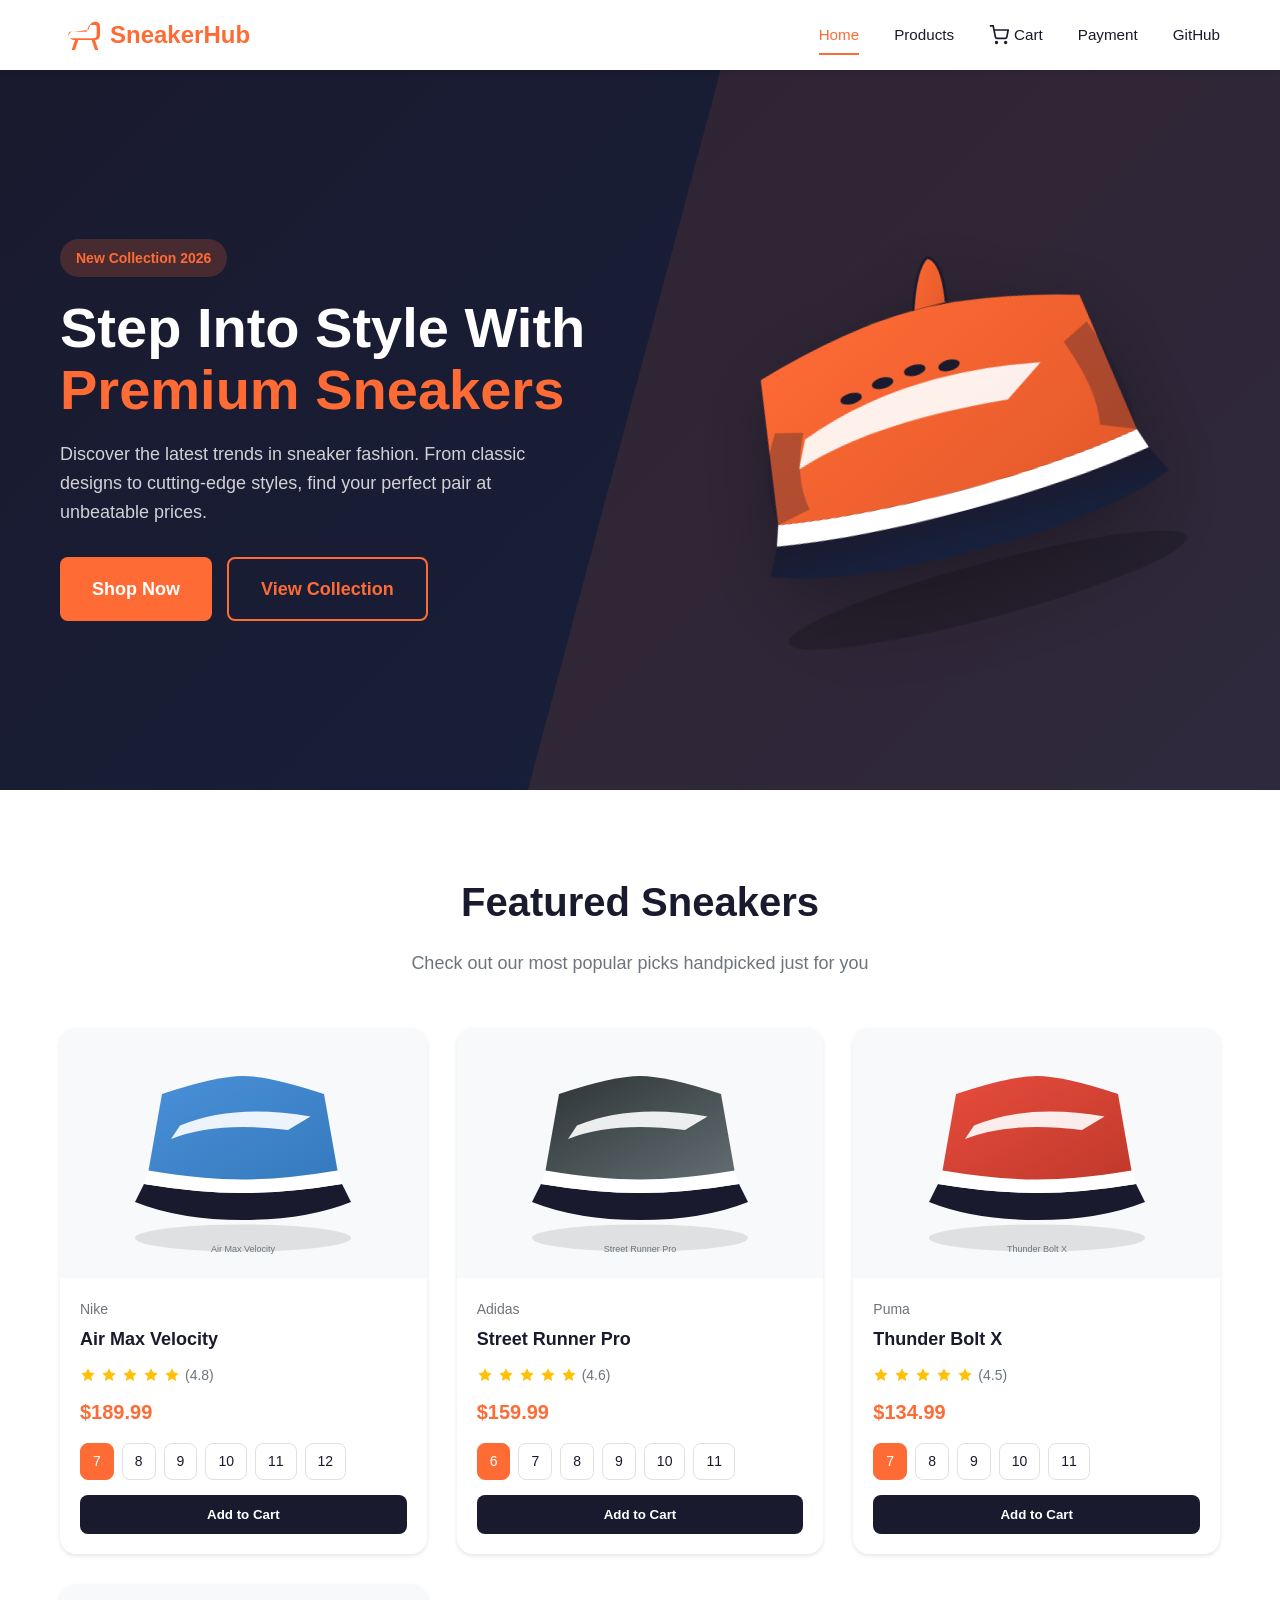
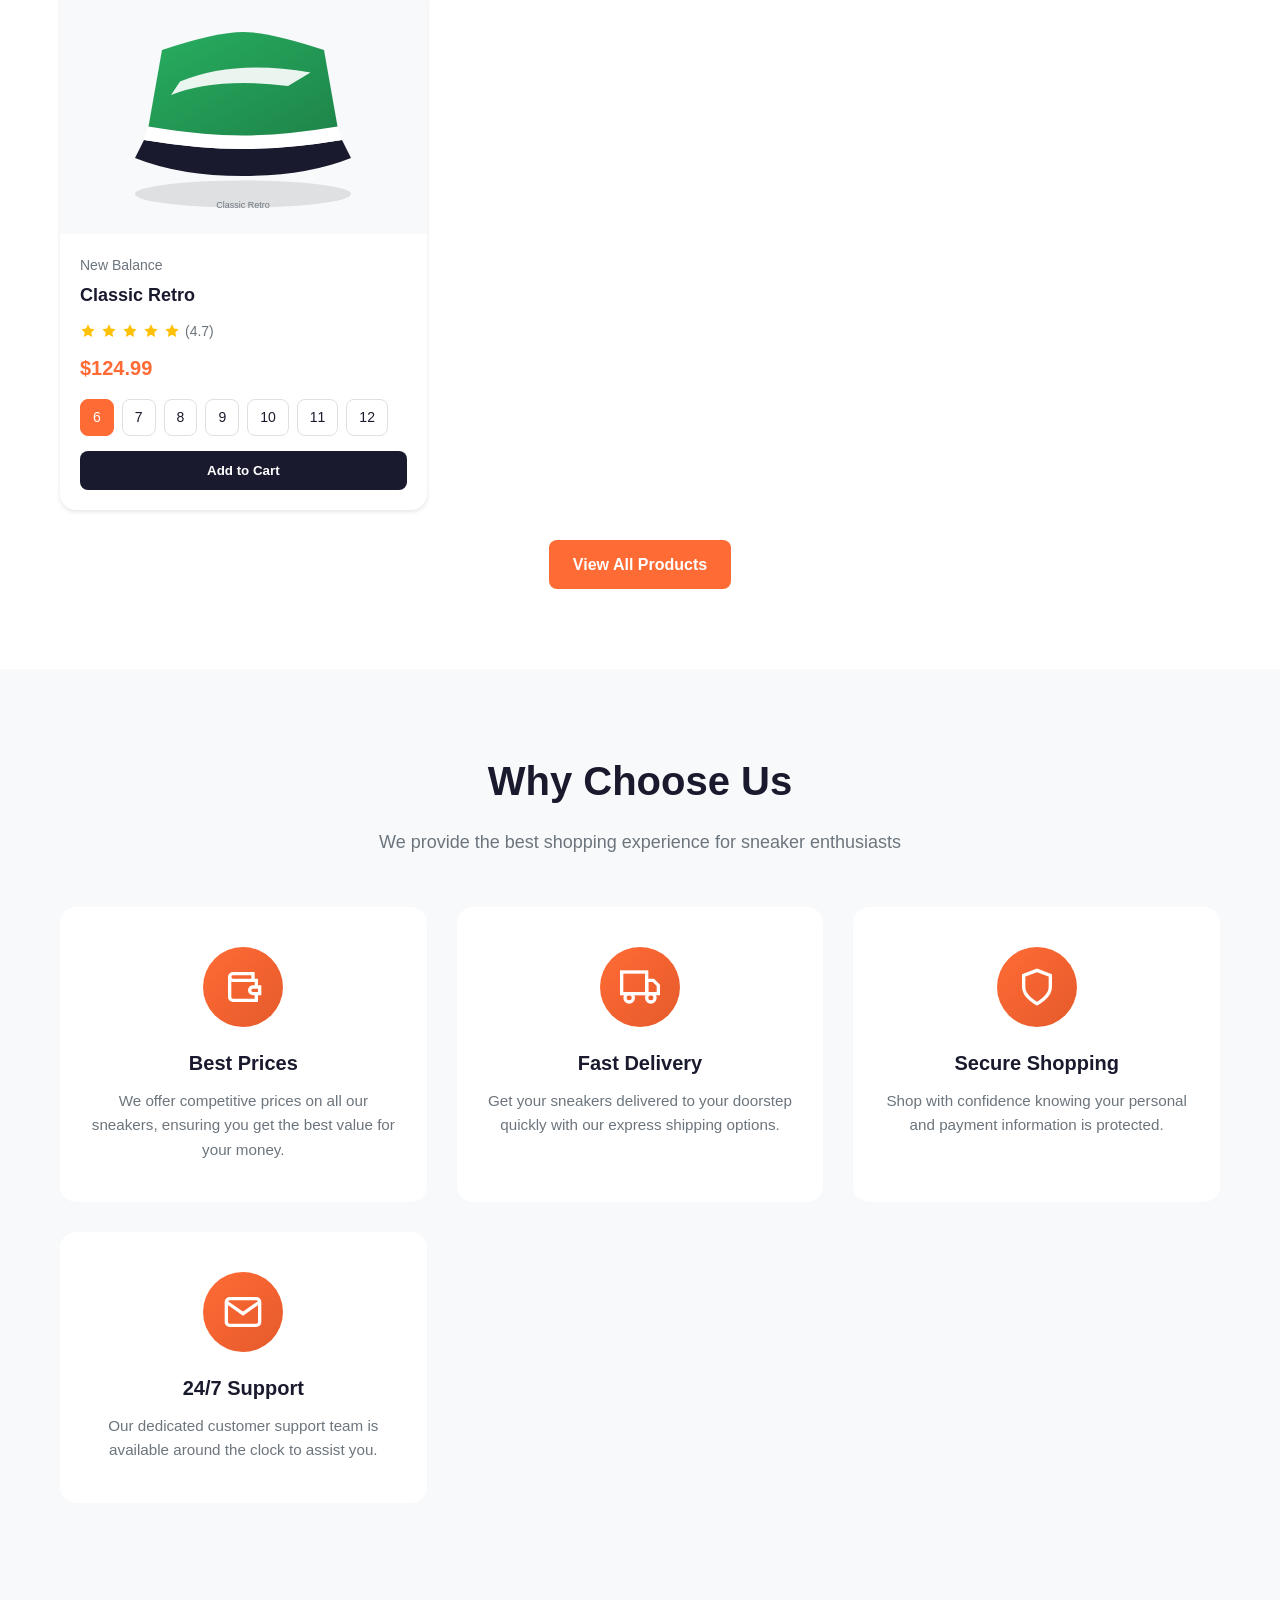
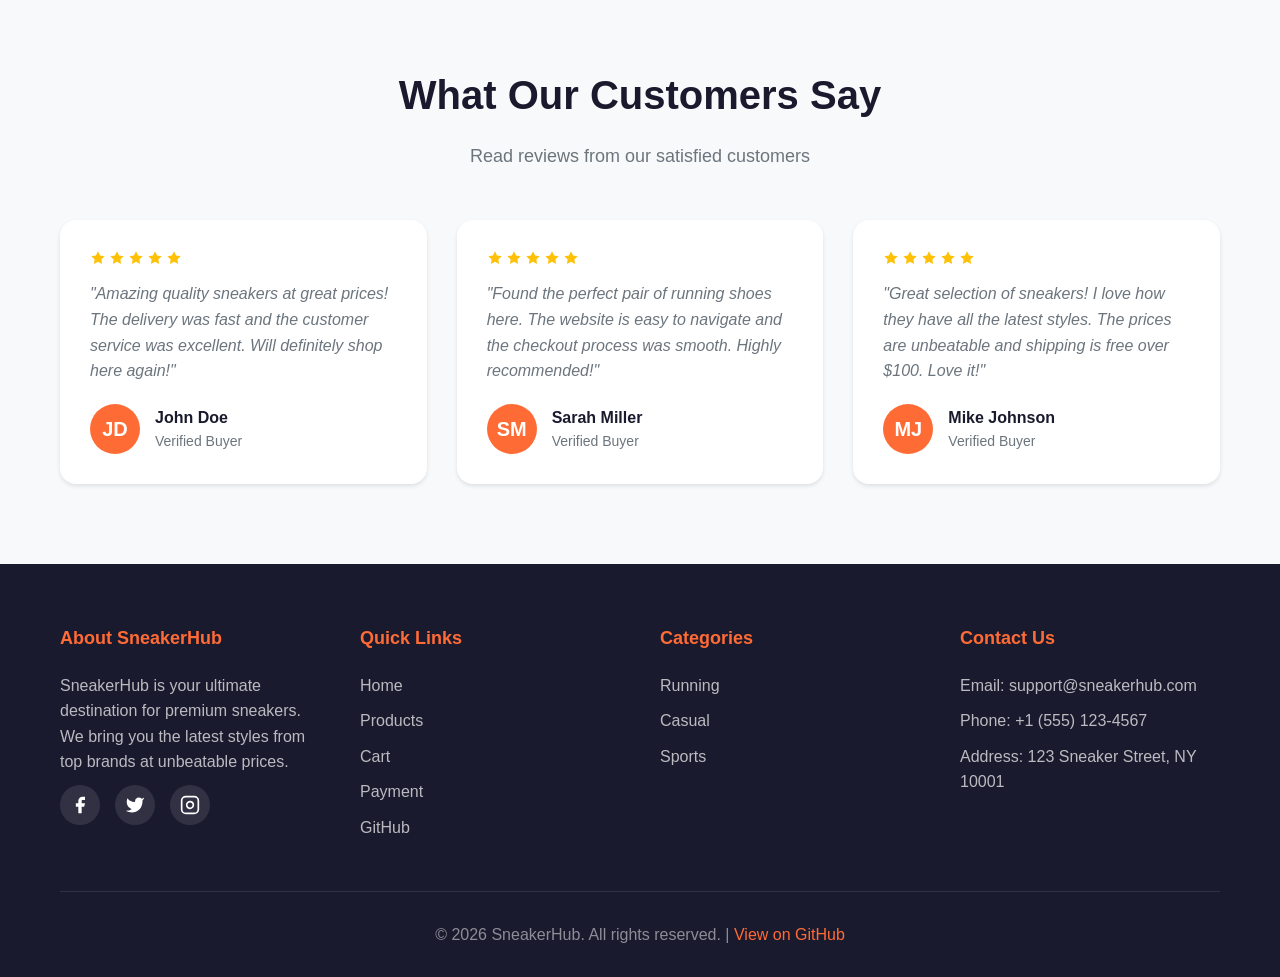
==== index.html @ 10d38df9 "first commit" ====
<!DOCTYPE html>
<html lang="en">
<head>
    <meta charset="UTF-8">
    <meta name="viewport" content="width=device-width, initial-scale=1.0">
    <meta name="description" content="SneakerHub - Your destination for premium sneakers. Shop the latest styles and brands.">
    <title>SneakerHub | Home</title>
    <link rel="stylesheet" href="css/style.css">
    <link rel="icon" type="image/svg+xml" href="assets/favicon.svg">
</head>
<body>
    <!-- Navigation -->
    <nav class="navbar">
        <div class="nav-container">
            <a href="index.html" class="logo">
                <svg viewBox="0 0 24 24" fill="currentColor">
                    <path d="M21 4c-1.5 0-2.5 1-3 2l-1 3-9 1s-3-1-3 2c0 2 2 3 4 3l-2 6h2l2-6h8l2 6h2l-2-6c2 0 3-1 3-3V7c0-1.5-.5-3-3-3zM7 10h9l1-3c.3-.8.8-1 1-1h3c.5 0 1 .5 1 1v5c0 1-.5 2-2 2H7c-1 0-2-.5-2-1s1-3 2-3z"/>
                </svg>
                <span>SneakerHub</span>
            </a>
            <div class="nav-menu" id="nav-menu">
                <a href="index.html" class="nav-link active">Home</a>
                <a href="products.html" class="nav-link">Products</a>
                <a href="cart.html" class="nav-link cart-link">
                    <span class="cart-icon-wrapper">
                        <svg width="20" height="20" viewBox="0 0 24 24" fill="none" stroke="currentColor" stroke-width="2">
                            <circle cx="9" cy="21" r="1"/>
                            <circle cx="20" cy="21" r="1"/>
                            <path d="M1 1h4l2.68 13.39a2 2 0 002 1.61h9.72a2 2 0 002-1.61L23 6H6"/>
                        </svg>
                        <span id="cart-badge" class="cart-badge">0</span>
                    </span>
                    <span>Cart</span>
                </a>
                <a href="payment.html" class="nav-link">Payment</a>
                <a href="github.html" class="nav-link">GitHub</a>
            </div>
            <button class="menu-toggle" id="menu-toggle" aria-label="Toggle menu">
                <span></span>
                <span></span>
                <span></span>
            </button>
        </div>
    </nav>

    <!-- Hero Section -->
    <section class="hero">
        <div class="hero-container">
            <div class="hero-content">
                <span class="hero-badge">New Collection 2026</span>
                <h1 class="hero-title">Step Into Style With <span>Premium Sneakers</span></h1>
                <p class="hero-text">Discover the latest trends in sneaker fashion. From classic designs to cutting-edge styles, find your perfect pair at unbeatable prices.</p>
                <div class="hero-buttons">
                    <a href="products.html" class="btn btn-primary btn-lg">Shop Now</a>
                    <a href="#featured" class="btn btn-outline btn-lg">View Collection</a>
                </div>
            </div>
            <div class="hero-image">
                <img src="assets/images/hero-sneaker.svg" alt="Featured Sneaker">
            </div>
        </div>
    </section>

    <!-- Featured Products Section -->
    <section id="featured" class="section">
        <div class="container">
            <div class="section-header">
                <h2 class="section-title">Featured Sneakers</h2>
                <p class="section-subtitle">Check out our most popular picks handpicked just for you</p>
            </div>
            <div class="products-grid" id="featured-products">
                <!-- Products will be loaded dynamically -->
            </div>
            <div class="text-center mt-3">
                <a href="products.html" class="btn btn-primary">View All Products</a>
            </div>
        </div>
    </section>

    <!-- Features Section -->
    <section class="section features">
        <div class="container">
            <div class="section-header">
                <h2 class="section-title">Why Choose Us</h2>
                <p class="section-subtitle">We provide the best shopping experience for sneaker enthusiasts</p>
            </div>
            <div class="features-grid">
                <div class="feature-card">
                    <div class="feature-icon">
                        <svg viewBox="0 0 24 24" fill="none" stroke="currentColor" stroke-width="2">
                            <path d="M20 12V8H6a2 2 0 01-2-2c0-1.1.9-2 2-2h12v4"/>
                            <path d="M4 6v12c0 1.1.9 2 2 2h14v-4"/>
                            <path d="M18 12a2 2 0 000 4h4v-4h-4z"/>
                        </svg>
                    </div>
                    <h3 class="feature-title">Best Prices</h3>
                    <p class="feature-text">We offer competitive prices on all our sneakers, ensuring you get the best value for your money.</p>
                </div>
                <div class="feature-card">
                    <div class="feature-icon">
                        <svg viewBox="0 0 24 24" fill="none" stroke="currentColor" stroke-width="2">
                            <rect x="1" y="3" width="15" height="13"/>
                            <polygon points="16 8 20 8 23 11 23 16 16 16 16 8"/>
                            <circle cx="5.5" cy="18.5" r="2.5"/>
                            <circle cx="18.5" cy="18.5" r="2.5"/>
                        </svg>
                    </div>
                    <h3 class="feature-title">Fast Delivery</h3>
                    <p class="feature-text">Get your sneakers delivered to your doorstep quickly with our express shipping options.</p>
                </div>
                <div class="feature-card">
                    <div class="feature-icon">
                        <svg viewBox="0 0 24 24" fill="none" stroke="currentColor" stroke-width="2">
                            <path d="M12 22s8-4 8-10V5l-8-3-8 3v7c0 6 8 10 8 10z"/>
                        </svg>
                    </div>
                    <h3 class="feature-title">Secure Shopping</h3>
                    <p class="feature-text">Shop with confidence knowing your personal and payment information is protected.</p>
                </div>
                <div class="feature-card">
                    <div class="feature-icon">
                        <svg viewBox="0 0 24 24" fill="none" stroke="currentColor" stroke-width="2">
                            <path d="M4 4h16c1.1 0 2 .9 2 2v12c0 1.1-.9 2-2 2H4c-1.1 0-2-.9-2-2V6c0-1.1.9-2 2-2z"/>
                            <polyline points="22,6 12,13 2,6"/>
                        </svg>
                    </div>
                    <h3 class="feature-title">24/7 Support</h3>
                    <p class="feature-text">Our dedicated customer support team is available around the clock to assist you.</p>
                </div>
            </div>
        </div>
    </section>

    <!-- Testimonials Section -->
    <section class="section testimonials">
        <div class="container">
            <div class="section-header">
                <h2 class="section-title">What Our Customers Say</h2>
                <p class="section-subtitle">Read reviews from our satisfied customers</p>
            </div>
            <div class="testimonials-grid">
                <div class="testimonial-card">
                    <div class="testimonial-rating">
                        <svg class="star" viewBox="0 0 24 24" fill="currentColor"><path d="M12 2l3.09 6.26L22 9.27l-5 4.87 1.18 6.88L12 17.77l-6.18 3.25L7 14.14 2 9.27l6.91-1.01L12 2z"/></svg>
                        <svg class="star" viewBox="0 0 24 24" fill="currentColor"><path d="M12 2l3.09 6.26L22 9.27l-5 4.87 1.18 6.88L12 17.77l-6.18 3.25L7 14.14 2 9.27l6.91-1.01L12 2z"/></svg>
                        <svg class="star" viewBox="0 0 24 24" fill="currentColor"><path d="M12 2l3.09 6.26L22 9.27l-5 4.87 1.18 6.88L12 17.77l-6.18 3.25L7 14.14 2 9.27l6.91-1.01L12 2z"/></svg>
                        <svg class="star" viewBox="0 0 24 24" fill="currentColor"><path d="M12 2l3.09 6.26L22 9.27l-5 4.87 1.18 6.88L12 17.77l-6.18 3.25L7 14.14 2 9.27l6.91-1.01L12 2z"/></svg>
                        <svg class="star" viewBox="0 0 24 24" fill="currentColor"><path d="M12 2l3.09 6.26L22 9.27l-5 4.87 1.18 6.88L12 17.77l-6.18 3.25L7 14.14 2 9.27l6.91-1.01L12 2z"/></svg>
                    </div>
                    <p class="testimonial-text">"Amazing quality sneakers at great prices! The delivery was fast and the customer service was excellent. Will definitely shop here again!"</p>
                    <div class="testimonial-author">
                        <div class="author-avatar">JD</div>
                        <div>
                            <p class="author-name">John Doe</p>
                            <p class="author-title">Verified Buyer</p>
                        </div>
                    </div>
                </div>
                <div class="testimonial-card">
                    <div class="testimonial-rating">
                        <svg class="star" viewBox="0 0 24 24" fill="currentColor"><path d="M12 2l3.09 6.26L22 9.27l-5 4.87 1.18 6.88L12 17.77l-6.18 3.25L7 14.14 2 9.27l6.91-1.01L12 2z"/></svg>
                        <svg class="star" viewBox="0 0 24 24" fill="currentColor"><path d="M12 2l3.09 6.26L22 9.27l-5 4.87 1.18 6.88L12 17.77l-6.18 3.25L7 14.14 2 9.27l6.91-1.01L12 2z"/></svg>
                        <svg class="star" viewBox="0 0 24 24" fill="currentColor"><path d="M12 2l3.09 6.26L22 9.27l-5 4.87 1.18 6.88L12 17.77l-6.18 3.25L7 14.14 2 9.27l6.91-1.01L12 2z"/></svg>
                        <svg class="star" viewBox="0 0 24 24" fill="currentColor"><path d="M12 2l3.09 6.26L22 9.27l-5 4.87 1.18 6.88L12 17.77l-6.18 3.25L7 14.14 2 9.27l6.91-1.01L12 2z"/></svg>
                        <svg class="star" viewBox="0 0 24 24" fill="currentColor"><path d="M12 2l3.09 6.26L22 9.27l-5 4.87 1.18 6.88L12 17.77l-6.18 3.25L7 14.14 2 9.27l6.91-1.01L12 2z"/></svg>
                    </div>
                    <p class="testimonial-text">"Found the perfect pair of running shoes here. The website is easy to navigate and the checkout process was smooth. Highly recommended!"</p>
                    <div class="testimonial-author">
                        <div class="author-avatar">SM</div>
                        <div>
                            <p class="author-name">Sarah Miller</p>
                            <p class="author-title">Verified Buyer</p>
                        </div>
                    </div>
                </div>
                <div class="testimonial-card">
                    <div class="testimonial-rating">
                        <svg class="star" viewBox="0 0 24 24" fill="currentColor"><path d="M12 2l3.09 6.26L22 9.27l-5 4.87 1.18 6.88L12 17.77l-6.18 3.25L7 14.14 2 9.27l6.91-1.01L12 2z"/></svg>
                        <svg class="star" viewBox="0 0 24 24" fill="currentColor"><path d="M12 2l3.09 6.26L22 9.27l-5 4.87 1.18 6.88L12 17.77l-6.18 3.25L7 14.14 2 9.27l6.91-1.01L12 2z"/></svg>
                        <svg class="star" viewBox="0 0 24 24" fill="currentColor"><path d="M12 2l3.09 6.26L22 9.27l-5 4.87 1.18 6.88L12 17.77l-6.18 3.25L7 14.14 2 9.27l6.91-1.01L12 2z"/></svg>
                        <svg class="star" viewBox="0 0 24 24" fill="currentColor"><path d="M12 2l3.09 6.26L22 9.27l-5 4.87 1.18 6.88L12 17.77l-6.18 3.25L7 14.14 2 9.27l6.91-1.01L12 2z"/></svg>
                        <svg class="star" viewBox="0 0 24 24" fill="currentColor"><path d="M12 2l3.09 6.26L22 9.27l-5 4.87 1.18 6.88L12 17.77l-6.18 3.25L7 14.14 2 9.27l6.91-1.01L12 2z"/></svg>
                    </div>
                    <p class="testimonial-text">"Great selection of sneakers! I love how they have all the latest styles. The prices are unbeatable and shipping is free over $100. Love it!"</p>
                    <div class="testimonial-author">
                        <div class="author-avatar">MJ</div>
                        <div>
                            <p class="author-name">Mike Johnson</p>
                            <p class="author-title">Verified Buyer</p>
                        </div>
                    </div>
                </div>
            </div>
        </div>
    </section>

    <!-- Footer -->
    <footer class="footer">
        <div class="container">
            <div class="footer-grid">
                <div class="footer-section">
                    <h4>About SneakerHub</h4>
                    <p class="footer-text">SneakerHub is your ultimate destination for premium sneakers. We bring you the latest styles from top brands at unbeatable prices.</p>
                    <div class="social-links">
                        <a href="#" class="social-link" aria-label="Facebook">
                            <svg width="20" height="20" viewBox="0 0 24 24" fill="currentColor">
                                <path d="M18 2h-3a5 5 0 00-5 5v3H7v4h3v8h4v-8h3l1-4h-4V7a1 1 0 011-1h3z"/>
                            </svg>
                        </a>
                        <a href="#" class="social-link" aria-label="Twitter">
                            <svg width="20" height="20" viewBox="0 0 24 24" fill="currentColor">
                                <path d="M23 3a10.9 10.9 0 01-3.14 1.53 4.48 4.48 0 00-7.86 3v1A10.66 10.66 0 013 4s-4 9 5 13a11.64 11.64 0 01-7 2c9 5 20 0 20-11.5a4.5 4.5 0 00-.08-.83A7.72 7.72 0 0023 3z"/>
                            </svg>
                        </a>
                        <a href="#" class="social-link" aria-label="Instagram">
                            <svg width="20" height="20" viewBox="0 0 24 24" fill="none" stroke="currentColor" stroke-width="2">
                                <rect x="2" y="2" width="20" height="20" rx="5" ry="5"/>
                                <path d="M16 11.37A4 4 0 1112.63 8 4 4 0 0116 11.37z"/>
                                <line x1="17.5" y1="6.5" x2="17.51" y2="6.5"/>
                            </svg>
                        </a>
                    </div>
                </div>
                <div class="footer-section">
                    <h4>Quick Links</h4>
                    <ul class="footer-links">
                        <li><a href="index.html">Home</a></li>
                        <li><a href="products.html">Products</a></li>
                        <li><a href="cart.html">Cart</a></li>
                        <li><a href="payment.html">Payment</a></li>
                        <li><a href="github.html">GitHub</a></li>
                    </ul>
                </div>
                <div class="footer-section">
                    <h4>Categories</h4>
                    <ul class="footer-links">
                        <li><a href="products.html?category=running">Running</a></li>
                        <li><a href="products.html?category=casual">Casual</a></li>
                        <li><a href="products.html?category=sports">Sports</a></li>
                    </ul>
                </div>
                <div class="footer-section">
                    <h4>Contact Us</h4>
                    <p class="footer-text">Email: support@sneakerhub.com</p>
                    <p class="footer-text">Phone: +1 (555) 123-4567</p>
                    <p class="footer-text">Address: 123 Sneaker Street, NY 10001</p>
                </div>
            </div>
            <div class="footer-bottom">
                <p>&copy; 2026 SneakerHub. All rights reserved. | <a href="github.html" style="color: var(--primary-color);">View on GitHub</a></p>
            </div>
        </div>
    </footer>

    <!-- Scripts -->
    <script src="js/products.js"></script>
    <script src="js/cart.js"></script>
    <script src="js/main.js"></script>
    <script>
        // Load featured products on homepage
        document.addEventListener('DOMContentLoaded', function() {
            const featuredContainer = document.getElementById('featured-products');
            if (featuredContainer) {
                const featured = products.slice(0, 4);
                featuredContainer.innerHTML = featured.map(product => createProductCard(product)).join('');
            }
        });

        // Create product card HTML
        function createProductCard(product) {
            return `
                <div class="product-card">
                    <div class="product-image">
                        <img src="${product.image}" alt="${product.name}">
                    </div>
                    <div class="product-info">
                        <p class="product-brand">${product.brand}</p>
                        <h3 class="product-name">${product.name}</h3>
                        <div class="product-rating">
                            ${generateStarRating(product.rating)}
                            <span class="rating-count">(${product.rating})</span>
                        </div>
                        <p class="product-price">$${product.price.toFixed(2)}</p>
                        <div class="product-sizes">
                            ${product.sizes.map((size, index) =>
                                `<span class="size-option ${index === 0 ? 'selected' : ''}" data-size="${size}">${size}</span>`
                            ).join('')}
                        </div>
                        <button class="add-to-cart-btn" onclick="handleAddToCart(${product.id}, this)">
                            Add to Cart
                        </button>
                    </div>
                </div>
            `;
        }

        // Handle add to cart from homepage
        function handleAddToCart(productId, button) {
            const card = button.closest('.product-card');
            const selectedSize = card.querySelector('.size-option.selected');
            const size = selectedSize ? parseInt(selectedSize.dataset.size) : null;

            if (addToCart(productId, 1, size)) {
                showNotification('Item added to cart!', 'success');
            }
        }

        // Size selection
        document.addEventListener('click', function(e) {
            if (e.target.classList.contains('size-option')) {
                const card = e.target.closest('.product-card');
                card.querySelectorAll('.size-option').forEach(s => s.classList.remove('selected'));
                e.target.classList.add('selected');
            }
        });
    </script>
</body>
</html>
---- css/style.css ----
/* ===========================================
   Sneaker Store - Main Stylesheet
   =========================================== */

/* CSS Variables */
:root {
    --primary-color: #ff6b35;
    --primary-dark: #e55a2b;
    --secondary-color: #1a1a2e;
    --accent-color: #16213e;
    --text-primary: #1a1a2e;
    --text-secondary: #6c757d;
    --text-light: #ffffff;
    --bg-primary: #ffffff;
    --bg-secondary: #f8f9fa;
    --bg-dark: #1a1a2e;
    --border-color: #e0e0e0;
    --success-color: #28a745;
    --error-color: #dc3545;
    --warning-color: #ffc107;
    --shadow-sm: 0 2px 4px rgba(0, 0, 0, 0.1);
    --shadow-md: 0 4px 12px rgba(0, 0, 0, 0.15);
    --shadow-lg: 0 8px 24px rgba(0, 0, 0, 0.2);
    --transition: all 0.3s ease;
    --border-radius: 8px;
    --border-radius-lg: 16px;
}

/* Reset & Base Styles */
* {
    margin: 0;
    padding: 0;
    box-sizing: border-box;
}

html {
    scroll-behavior: smooth;
}

body {
    font-family: 'Segoe UI', Tahoma, Geneva, Verdana, sans-serif;
    line-height: 1.6;
    color: var(--text-primary);
    background-color: var(--bg-primary);
}

a {
    text-decoration: none;
    color: inherit;
}

ul {
    list-style: none;
}

img {
    max-width: 100%;
    height: auto;
    display: block;
}

button {
    cursor: pointer;
    font-family: inherit;
    border: none;
    outline: none;
}

input, select, textarea {
    font-family: inherit;
    font-size: inherit;
}

/* Container */
.container {
    max-width: 1200px;
    margin: 0 auto;
    padding: 0 20px;
}

/* ===========================================
   Navigation
   =========================================== */
.navbar {
    background: var(--bg-primary);
    box-shadow: var(--shadow-sm);
    position: sticky;
    top: 0;
    z-index: 1000;
    padding: 0;
}

.nav-container {
    max-width: 1200px;
    margin: 0 auto;
    padding: 0 20px;
    display: flex;
    justify-content: space-between;
    align-items: center;
    height: 70px;
}

.logo {
    display: flex;
    align-items: center;
    gap: 10px;
    font-size: 1.5rem;
    font-weight: 700;
    color: var(--primary-color);
    transition: var(--transition);
}

.logo:hover {
    transform: scale(1.02);
}

.logo svg {
    width: 40px;
    height: 40px;
}

.nav-menu {
    display: flex;
    align-items: center;
    gap: 35px;
}

.nav-link {
    font-weight: 500;
    color: var(--text-primary);
    transition: var(--transition);
    position: relative;
    padding: 8px 0;
    font-size: 0.95rem;
}

.nav-link::after {
    content: '';
    position: absolute;
    bottom: 0;
    left: 0;
    width: 0;
    height: 2px;
    background: var(--primary-color);
    transition: var(--transition);
}

.nav-link:hover,
.nav-link.active {
    color: var(--primary-color);
}

.nav-link:hover::after,
.nav-link.active::after {
    width: 100%;
}

.nav-link.cart-link {
    display: flex;
    align-items: center;
    gap: 5px;
}

.cart-icon-wrapper {
    position: relative;
    display: inline-flex;
    align-items: center;
}

.cart-badge {
    position: absolute;
    top: -8px;
    right: -12px;
    background: var(--primary-color);
    color: var(--text-light);
    font-size: 0.65rem;
    font-weight: 700;
    min-width: 18px;
    height: 18px;
    border-radius: 50%;
    display: flex;
    align-items: center;
    justify-content: center;
    padding: 0 4px;
}

.menu-toggle {
    display: none;
    flex-direction: column;
    gap: 5px;
    background: none;
    padding: 8px;
    border-radius: var(--border-radius);
    cursor: pointer;
    transition: var(--transition);
}

.menu-toggle:hover {
    background: var(--bg-secondary);
}

.menu-toggle span {
    display: block;
    width: 24px;
    height: 3px;
    background: var(--text-primary);
    border-radius: 2px;
    transition: var(--transition);
}

.menu-toggle.active span:nth-child(1) {
    transform: rotate(45deg) translate(5px, 5px);
}

.menu-toggle.active span:nth-child(2) {
    opacity: 0;
}

.menu-toggle.active span:nth-child(3) {
    transform: rotate(-45deg) translate(7px, -6px);
}

/* ===========================================
   Buttons
   =========================================== */
.btn {
    display: inline-flex;
    align-items: center;
    justify-content: center;
    gap: 8px;
    padding: 12px 24px;
    font-size: 1rem;
    font-weight: 600;
    border-radius: var(--border-radius);
    transition: var(--transition);
}

.btn-primary {
    background: var(--primary-color);
    color: var(--text-light);
}

.btn-primary:hover {
    background: var(--primary-dark);
    transform: translateY(-2px);
    box-shadow: var(--shadow-md);
}

.btn-secondary {
    background: var(--secondary-color);
    color: var(--text-light);
}

.btn-secondary:hover {
    background: var(--accent-color);
    transform: translateY(-2px);
}

.btn-outline {
    background: transparent;
    border: 2px solid var(--primary-color);
    color: var(--primary-color);
}

.btn-outline:hover {
    background: var(--primary-color);
    color: var(--text-light);
}

.btn-sm {
    padding: 8px 16px;
    font-size: 0.875rem;
}

.btn-lg {
    padding: 16px 32px;
    font-size: 1.125rem;
}

/* ===========================================
   Hero Section
   =========================================== */
.hero {
    background: linear-gradient(135deg, var(--secondary-color) 0%, var(--accent-color) 100%);
    color: var(--text-light);
    padding: 80px 0;
    min-height: 80vh;
    display: flex;
    align-items: center;
    position: relative;
    overflow: hidden;
}

.hero::before {
    content: '';
    position: absolute;
    top: -50%;
    right: -20%;
    width: 70%;
    height: 200%;
    background: rgba(255, 107, 53, 0.1);
    transform: rotate(15deg);
}

.hero-container {
    max-width: 1200px;
    margin: 0 auto;
    padding: 0 20px;
    display: grid;
    grid-template-columns: 1fr 1fr;
    gap: 60px;
    align-items: center;
}

.hero-content {
    z-index: 1;
}

.hero-badge {
    display: inline-block;
    background: rgba(255, 107, 53, 0.2);
    color: var(--primary-color);
    padding: 8px 16px;
    border-radius: 20px;
    font-size: 0.875rem;
    font-weight: 600;
    margin-bottom: 20px;
}

.hero-title {
    font-size: 3.5rem;
    font-weight: 800;
    line-height: 1.1;
    margin-bottom: 20px;
}

.hero-title span {
    color: var(--primary-color);
}

.hero-text {
    font-size: 1.125rem;
    color: rgba(255, 255, 255, 0.8);
    margin-bottom: 30px;
    max-width: 500px;
}

.hero-buttons {
    display: flex;
    gap: 15px;
    flex-wrap: wrap;
}

.hero-image {
    position: relative;
    z-index: 1;
}

.hero-image img {
    width: 100%;
    max-width: 600px;
    transform: rotate(-15deg);
    filter: drop-shadow(0 20px 40px rgba(0, 0, 0, 0.3));
    animation: float 3s ease-in-out infinite;
}

@keyframes float {
    0%, 100% { transform: rotate(-15deg) translateY(0); }
    50% { transform: rotate(-15deg) translateY(-20px); }
}

/* ===========================================
   Section Styles
   =========================================== */
.section {
    padding: 80px 0;
}

.section-header {
    text-align: center;
    margin-bottom: 50px;
}

.section-title {
    font-size: 2.5rem;
    font-weight: 700;
    margin-bottom: 15px;
    color: var(--text-primary);
}

.section-subtitle {
    color: var(--text-secondary);
    font-size: 1.125rem;
    max-width: 600px;
    margin: 0 auto;
}

/* ===========================================
   Features Section
   =========================================== */
.features {
    background: var(--bg-secondary);
}

.features-grid {
    display: grid;
    grid-template-columns: repeat(auto-fit, minmax(280px, 1fr));
    gap: 30px;
}

.feature-card {
    background: var(--bg-primary);
    padding: 40px 30px;
    border-radius: var(--border-radius-lg);
    text-align: center;
    transition: var(--transition);
}

.feature-card:hover {
    transform: translateY(-10px);
    box-shadow: var(--shadow-lg);
}

.feature-icon {
    width: 80px;
    height: 80px;
    margin: 0 auto 20px;
    background: linear-gradient(135deg, var(--primary-color) 0%, var(--primary-dark) 100%);
    border-radius: 50%;
    display: flex;
    align-items: center;
    justify-content: center;
}

.feature-icon svg {
    width: 40px;
    height: 40px;
    color: var(--text-light);
}

.feature-title {
    font-size: 1.25rem;
    font-weight: 600;
    margin-bottom: 10px;
}

.feature-text {
    color: var(--text-secondary);
    font-size: 0.95rem;
}

/* ===========================================
   Products Section
   =========================================== */
.products-grid {
    display: grid;
    grid-template-columns: repeat(auto-fill, minmax(280px, 1fr));
    gap: 30px;
}

.product-card {
    background: var(--bg-primary);
    border-radius: var(--border-radius-lg);
    overflow: hidden;
    box-shadow: var(--shadow-sm);
    transition: var(--transition);
}

.product-card:hover {
    transform: translateY(-5px);
    box-shadow: var(--shadow-lg);
}

.product-image {
    position: relative;
    height: 250px;
    background: var(--bg-secondary);
    display: flex;
    align-items: center;
    justify-content: center;
    overflow: hidden;
}

.product-image img {
    width: 90%;
    height: 90%;
    object-fit: contain;
    transition: var(--transition);
}

.product-card:hover .product-image img {
    transform: scale(1.1) rotate(-5deg);
}

.product-badge {
    position: absolute;
    top: 15px;
    left: 15px;
    background: var(--primary-color);
    color: var(--text-light);
    padding: 5px 12px;
    border-radius: 20px;
    font-size: 0.75rem;
    font-weight: 600;
    text-transform: uppercase;
}

.product-info {
    padding: 20px;
}

.product-brand {
    color: var(--text-secondary);
    font-size: 0.875rem;
    margin-bottom: 5px;
}

.product-name {
    font-size: 1.125rem;
    font-weight: 600;
    margin-bottom: 10px;
}

.product-rating {
    display: flex;
    align-items: center;
    gap: 5px;
    margin-bottom: 10px;
}

.star {
    width: 16px;
    height: 16px;
    color: var(--warning-color);
}

.star.empty {
    color: var(--border-color);
}

.rating-count {
    color: var(--text-secondary);
    font-size: 0.875rem;
}

.product-price {
    font-size: 1.25rem;
    font-weight: 700;
    color: var(--primary-color);
    margin-bottom: 15px;
}

.product-sizes {
    display: flex;
    gap: 8px;
    flex-wrap: wrap;
    margin-bottom: 15px;
}

.size-option {
    padding: 6px 12px;
    border: 1px solid var(--border-color);
    border-radius: var(--border-radius);
    font-size: 0.875rem;
    cursor: pointer;
    transition: var(--transition);
}

.size-option:hover,
.size-option.selected {
    border-color: var(--primary-color);
    background: var(--primary-color);
    color: var(--text-light);
}

.add-to-cart-btn {
    width: 100%;
    padding: 12px;
    background: var(--secondary-color);
    color: var(--text-light);
    font-weight: 600;
    border-radius: var(--border-radius);
    transition: var(--transition);
}

.add-to-cart-btn:hover {
    background: var(--primary-color);
}

/* ===========================================
   Testimonials Section
   =========================================== */
.testimonials {
    background: var(--bg-secondary);
}

.testimonials-grid {
    display: grid;
    grid-template-columns: repeat(auto-fit, minmax(300px, 1fr));
    gap: 30px;
}

.testimonial-card {
    background: var(--bg-primary);
    padding: 30px;
    border-radius: var(--border-radius-lg);
    box-shadow: var(--shadow-sm);
}

.testimonial-rating {
    display: flex;
    gap: 3px;
    margin-bottom: 15px;
}

.testimonial-text {
    color: var(--text-secondary);
    margin-bottom: 20px;
    font-style: italic;
}

.testimonial-author {
    display: flex;
    align-items: center;
    gap: 15px;
}

.author-avatar {
    width: 50px;
    height: 50px;
    border-radius: 50%;
    background: var(--primary-color);
    display: flex;
    align-items: center;
    justify-content: center;
    color: var(--text-light);
    font-weight: 600;
    font-size: 1.25rem;
}

.author-name {
    font-weight: 600;
}

.author-title {
    color: var(--text-secondary);
    font-size: 0.875rem;
}

/* ===========================================
   Footer
   =========================================== */
.footer {
    background: var(--bg-dark);
    color: var(--text-light);
    padding: 60px 0 30px;
}

.footer-grid {
    display: grid;
    grid-template-columns: repeat(auto-fit, minmax(200px, 1fr));
    gap: 40px;
    margin-bottom: 40px;
}

.footer-section h4 {
    font-size: 1.125rem;
    margin-bottom: 20px;
    color: var(--primary-color);
}

.footer-links li {
    margin-bottom: 10px;
}

.footer-links a {
    color: rgba(255, 255, 255, 0.7);
    transition: var(--transition);
}

.footer-links a:hover {
    color: var(--primary-color);
}

.footer-text {
    color: rgba(255, 255, 255, 0.7);
    margin-bottom: 10px;
}

.social-links {
    display: flex;
    gap: 15px;
}

.social-link {
    width: 40px;
    height: 40px;
    background: rgba(255, 255, 255, 0.1);
    border-radius: 50%;
    display: flex;
    align-items: center;
    justify-content: center;
    transition: var(--transition);
}

.social-link:hover {
    background: var(--primary-color);
}

.footer-bottom {
    border-top: 1px solid rgba(255, 255, 255, 0.1);
    padding-top: 30px;
    text-align: center;
    color: rgba(255, 255, 255, 0.5);
}

/* ===========================================
   Products Page
   =========================================== */
.page-header {
    background: linear-gradient(135deg, var(--secondary-color) 0%, var(--accent-color) 100%);
    color: var(--text-light);
    padding: 60px 0;
    text-align: center;
}

.page-title {
    font-size: 2.5rem;
    font-weight: 700;
    margin-bottom: 10px;
}

.page-breadcrumb {
    display: flex;
    justify-content: center;
    gap: 10px;
    color: rgba(255, 255, 255, 0.7);
}

.page-breadcrumb a {
    color: var(--primary-color);
}

.products-toolbar {
    background: var(--bg-primary);
    padding: 20px;
    border-radius: var(--border-radius);
    margin-bottom: 30px;
    display: flex;
    flex-wrap: wrap;
    gap: 20px;
    align-items: center;
    justify-content: space-between;
    box-shadow: var(--shadow-sm);
}

.search-box {
    flex: 1;
    min-width: 250px;
    position: relative;
}

.search-box input {
    width: 100%;
    padding: 12px 40px 12px 16px;
    border: 1px solid var(--border-color);
    border-radius: var(--border-radius);
    font-size: 1rem;
    transition: var(--transition);
}

.search-box input:focus {
    border-color: var(--primary-color);
    outline: none;
}

.search-box svg {
    position: absolute;
    right: 12px;
    top: 50%;
    transform: translateY(-50%);
    color: var(--text-secondary);
}

.filter-group {
    display: flex;
    gap: 15px;
    flex-wrap: wrap;
}

.filter-select {
    padding: 12px 16px;
    border: 1px solid var(--border-color);
    border-radius: var(--border-radius);
    background: var(--bg-primary);
    font-size: 1rem;
    cursor: pointer;
    transition: var(--transition);
}

.filter-select:focus {
    border-color: var(--primary-color);
    outline: none;
}

.products-count {
    color: var(--text-secondary);
}

.no-products {
    text-align: center;
    padding: 60px 20px;
    background: var(--bg-secondary);
    border-radius: var(--border-radius-lg);
}

.no-products svg {
    width: 80px;
    height: 80px;
    color: var(--text-secondary);
    margin-bottom: 20px;
}

.no-products h3 {
    margin-bottom: 10px;
}

.no-products p {
    color: var(--text-secondary);
}

/* ===========================================
   Cart Page
   =========================================== */
.cart-section {
    padding: 40px 0 80px;
}

.cart-grid {
    display: grid;
    grid-template-columns: 1fr 350px;
    gap: 40px;
    align-items: start;
}

.cart-items-container {
    background: var(--bg-primary);
    border-radius: var(--border-radius-lg);
    box-shadow: var(--shadow-sm);
    overflow: hidden;
}

.cart-header {
    display: grid;
    grid-template-columns: 2fr 1fr 1fr 1fr auto;
    gap: 20px;
    padding: 20px;
    background: var(--bg-secondary);
    font-weight: 600;
    color: var(--text-secondary);
    font-size: 0.875rem;
}

.cart-item {
    display: grid;
    grid-template-columns: 2fr 1fr 1fr 1fr auto;
    gap: 20px;
    padding: 20px;
    border-bottom: 1px solid var(--border-color);
    align-items: center;
}

.cart-item:last-child {
    border-bottom: none;
}

.cart-item-product {
    display: flex;
    gap: 15px;
    align-items: center;
}

.cart-item-image {
    width: 80px;
    height: 80px;
    background: var(--bg-secondary);
    border-radius: var(--border-radius);
    overflow: hidden;
}

.cart-item-image img {
    width: 100%;
    height: 100%;
    object-fit: contain;
}

.cart-item-name {
    font-weight: 600;
    margin-bottom: 5px;
}

.cart-item-brand {
    color: var(--text-secondary);
    font-size: 0.875rem;
}

.cart-item-size {
    color: var(--text-secondary);
    font-size: 0.875rem;
}

.cart-item-quantity {
    display: flex;
    align-items: center;
    gap: 10px;
}

.qty-btn {
    width: 32px;
    height: 32px;
    border-radius: 50%;
    background: var(--bg-secondary);
    display: flex;
    align-items: center;
    justify-content: center;
    font-size: 1.25rem;
    transition: var(--transition);
}

.qty-btn:hover {
    background: var(--primary-color);
    color: var(--text-light);
}

.qty-value {
    font-weight: 600;
    min-width: 20px;
    text-align: center;
}

.item-price {
    font-weight: 700;
    color: var(--primary-color);
}

.unit-price {
    color: var(--text-secondary);
    font-size: 0.875rem;
}

.remove-item {
    background: none;
    color: var(--text-secondary);
    padding: 5px;
    transition: var(--transition);
}

.remove-item:hover {
    color: var(--error-color);
}

.cart-summary {
    background: var(--bg-primary);
    border-radius: var(--border-radius-lg);
    padding: 30px;
    box-shadow: var(--shadow-sm);
    position: sticky;
    top: 100px;
}

.cart-summary h3 {
    font-size: 1.25rem;
    margin-bottom: 20px;
    padding-bottom: 15px;
    border-bottom: 1px solid var(--border-color);
}

.summary-row {
    display: flex;
    justify-content: space-between;
    margin-bottom: 15px;
}

.summary-row.total {
    font-size: 1.25rem;
    font-weight: 700;
    padding-top: 15px;
    border-top: 2px solid var(--border-color);
    margin-top: 15px;
}

.checkout-btn {
    width: 100%;
    margin-top: 20px;
}

.clear-cart-btn {
    width: 100%;
    margin-top: 10px;
    background: transparent;
    border: 1px solid var(--border-color);
    color: var(--text-secondary);
}

.clear-cart-btn:hover {
    border-color: var(--error-color);
    color: var(--error-color);
}

.empty-cart {
    text-align: center;
    padding: 80px 20px;
}

.empty-cart svg {
    width: 120px;
    height: 120px;
    color: var(--text-secondary);
    margin-bottom: 30px;
}

.empty-cart h2 {
    margin-bottom: 15px;
}

.empty-cart p {
    color: var(--text-secondary);
    margin-bottom: 30px;
}

/* ===========================================
   Payment Page
   =========================================== */
.payment-section {
    padding: 40px 0 80px;
}

.payment-grid {
    display: grid;
    grid-template-columns: 1fr 400px;
    gap: 40px;
    align-items: start;
}

.payment-form-container {
    background: var(--bg-primary);
    border-radius: var(--border-radius-lg);
    padding: 30px;
    box-shadow: var(--shadow-sm);
}

.form-section {
    margin-bottom: 30px;
}

.form-section:last-child {
    margin-bottom: 0;
}

.form-section h3 {
    font-size: 1.125rem;
    margin-bottom: 20px;
    padding-bottom: 10px;
    border-bottom: 1px solid var(--border-color);
    display: flex;
    align-items: center;
    gap: 10px;
}

.form-section h3 svg {
    color: var(--primary-color);
}

.form-grid {
    display: grid;
    grid-template-columns: repeat(2, 1fr);
    gap: 20px;
}

.form-group {
    margin-bottom: 20px;
}

.form-group.full-width {
    grid-column: span 2;
}

.form-group label {
    display: block;
    margin-bottom: 8px;
    font-weight: 500;
    color: var(--text-primary);
}

.form-group label .required {
    color: var(--error-color);
}

.form-group input,
.form-group select {
    width: 100%;
    padding: 12px 16px;
    border: 1px solid var(--border-color);
    border-radius: var(--border-radius);
    font-size: 1rem;
    transition: var(--transition);
}

.form-group input:focus,
.form-group select:focus {
    border-color: var(--primary-color);
    outline: none;
    box-shadow: 0 0 0 3px rgba(255, 107, 53, 0.1);
}

.form-group input.error {
    border-color: var(--error-color);
}

.error-message {
    color: var(--error-color);
    font-size: 0.875rem;
    margin-top: 5px;
    display: block;
}

.place-order-btn {
    width: 100%;
    padding: 16px;
    font-size: 1.125rem;
    margin-top: 20px;
}

.order-summary-card {
    background: var(--bg-primary);
    border-radius: var(--border-radius-lg);
    padding: 30px;
    box-shadow: var(--shadow-sm);
    position: sticky;
    top: 100px;
}

.order-summary-card h3 {
    font-size: 1.25rem;
    margin-bottom: 20px;
    padding-bottom: 15px;
    border-bottom: 1px solid var(--border-color);
}

.summary-items {
    max-height: 300px;
    overflow-y: auto;
    margin-bottom: 20px;
}

.summary-item {
    display: flex;
    justify-content: space-between;
    align-items: center;
    padding: 10px 0;
    border-bottom: 1px solid var(--border-color);
}

.summary-item:last-child {
    border-bottom: none;
}

.summary-item-info {
    display: flex;
    gap: 10px;
    align-items: center;
}

.summary-item-image {
    width: 50px;
    height: 50px;
    background: var(--bg-secondary);
    border-radius: var(--border-radius);
    overflow: hidden;
}

.summary-item-image img {
    width: 100%;
    height: 100%;
    object-fit: contain;
}

.summary-item-name {
    font-weight: 500;
    font-size: 0.875rem;
}

.summary-item-meta {
    color: var(--text-secondary);
    font-size: 0.75rem;
}

.summary-item-price {
    font-weight: 600;
    color: var(--primary-color);
}

.payment-totals .summary-row {
    display: flex;
    justify-content: space-between;
    margin-bottom: 10px;
}

.payment-totals .summary-row.total {
    font-size: 1.25rem;
    font-weight: 700;
    padding-top: 15px;
    border-top: 2px solid var(--border-color);
    margin-top: 15px;
}

/* Success Modal */
.success-modal {
    position: fixed;
    top: 0;
    left: 0;
    width: 100%;
    height: 100%;
    background: rgba(0, 0, 0, 0.5);
    display: flex;
    align-items: center;
    justify-content: center;
    z-index: 2000;
    opacity: 0;
    visibility: hidden;
    transition: var(--transition);
}

.success-modal.show {
    opacity: 1;
    visibility: visible;
}

.success-modal-content {
    background: var(--bg-primary);
    padding: 50px;
    border-radius: var(--border-radius-lg);
    text-align: center;
    max-width: 500px;
    margin: 20px;
    transform: scale(0.9);
    transition: var(--transition);
}

.success-modal.show .success-modal-content {
    transform: scale(1);
}

.success-icon {
    width: 100px;
    height: 100px;
    margin: 0 auto 20px;
    background: var(--success-color);
    border-radius: 50%;
    display: flex;
    align-items: center;
    justify-content: center;
    color: var(--text-light);
}

.success-modal h2 {
    color: var(--success-color);
    margin-bottom: 10px;
}

.order-id {
    background: var(--bg-secondary);
    padding: 10px 20px;
    border-radius: var(--border-radius);
    display: inline-block;
    margin-bottom: 20px;
}

.success-message {
    color: var(--text-secondary);
    margin-bottom: 30px;
}

.success-actions {
    display: flex;
    gap: 15px;
    justify-content: center;
}

/* ===========================================
   GitHub Page
   =========================================== */
.github-section {
    padding: 60px 0;
}

.github-card {
    background: var(--bg-primary);
    border-radius: var(--border-radius-lg);
    padding: 40px;
    box-shadow: var(--shadow-md);
    max-width: 800px;
    margin: 0 auto;
}

.github-header {
    display: flex;
    align-items: center;
    gap: 20px;
    margin-bottom: 30px;
}

.github-icon {
    width: 60px;
    height: 60px;
    background: var(--secondary-color);
    border-radius: 50%;
    display: flex;
    align-items: center;
    justify-content: center;
}

.github-icon svg {
    color: var(--text-light);
}

.github-header h2 {
    font-size: 1.75rem;
}

.github-header p {
    color: var(--text-secondary);
}

.github-content {
    margin-bottom: 30px;
}

.github-content h3 {
    margin-bottom: 15px;
    color: var(--text-primary);
}

.github-content p {
    color: var(--text-secondary);
    margin-bottom: 20px;
    line-height: 1.8;
}

.code-block {
    background: var(--secondary-color);
    border-radius: var(--border-radius);
    padding: 20px;
    overflow-x: auto;
    margin-bottom: 20px;
}

.code-block code {
    color: #00ff88;
    font-family: 'Courier New', monospace;
    font-size: 0.875rem;
    white-space: pre;
    display: block;
    line-height: 1.6;
}

.repo-link {
    display: inline-flex;
    align-items: center;
    gap: 10px;
    margin-top: 20px;
}

/* ===========================================
   Notifications
   =========================================== */
.notification {
    position: fixed;
    top: 20px;
    right: 20px;
    background: var(--bg-primary);
    padding: 15px 20px;
    border-radius: var(--border-radius);
    box-shadow: var(--shadow-lg);
    display: flex;
    align-items: center;
    gap: 15px;
    z-index: 3000;
    transform: translateX(120%);
    transition: var(--transition);
}

.notification.show {
    transform: translateX(0);
}

.notification.success {
    border-left: 4px solid var(--success-color);
}

.notification.error {
    border-left: 4px solid var(--error-color);
}

.notification.info {
    border-left: 4px solid var(--primary-color);
}

.notification-close {
    background: none;
    font-size: 1.5rem;
    color: var(--text-secondary);
    padding: 0;
    line-height: 1;
}

.notification-close:hover {
    color: var(--text-primary);
}

/* ===========================================
   Responsive Design
   =========================================== */
@media (max-width: 992px) {
    .hero-container {
        grid-template-columns: 1fr;
        text-align: center;
    }

    .hero-content {
        order: 2;
    }

    .hero-image {
        order: 1;
    }

    .hero-text {
        margin: 0 auto 30px;
    }

    .hero-buttons {
        justify-content: center;
    }

    .hero-image img {
        max-width: 400px;
        margin: 0 auto;
    }

    .cart-grid,
    .payment-grid {
        grid-template-columns: 1fr;
    }

    .cart-summary,
    .order-summary-card {
        position: static;
    }

    /* Mobile Navigation */
    .menu-toggle {
        display: flex;
    }

    .nav-menu {
        position: fixed;
        top: 70px;
        left: 0;
        right: 0;
        bottom: 0;
        background: var(--bg-primary);
        flex-direction: column;
        justify-content: flex-start;
        align-items: center;
        padding: 40px 20px;
        gap: 25px;
        box-shadow: var(--shadow-lg);
        transform: translateX(100%);
        transition: transform 0.3s ease;
        opacity: 0;
        visibility: hidden;
    }

    .nav-menu.active {
        transform: translateX(0);
        opacity: 1;
        visibility: visible;
    }

    .nav-link {
        font-size: 1.1rem;
        padding: 10px 20px;
        width: 100%;
        text-align: center;
        border-radius: var(--border-radius);
    }

    .nav-link:hover {
        background: var(--bg-secondary);
    }

    .nav-link::after {
        display: none;
    }

    .nav-link.cart-link {
        justify-content: center;
    }
}

@media (max-width: 768px) {
    .hero-title {
        font-size: 2.5rem;
    }

    .hero {
        padding: 60px 0;
        min-height: auto;
    }

    .section {
        padding: 60px 0;
    }

    .section-title {
        font-size: 2rem;
    }

    .cart-header {
        display: none;
    }

    .cart-item {
        grid-template-columns: 1fr;
        gap: 15px;
    }

    .cart-item-product {
        flex-direction: column;
        text-align: center;
    }

    .cart-item-quantity {
        justify-content: center;
    }

    .cart-item-price {
        text-align: center;
    }

    .remove-item {
        position: absolute;
        top: 10px;
        right: 10px;
    }

    .cart-items-container {
        position: relative;
    }

    .cart-item {
        position: relative;
        padding-top: 40px;
    }

    .form-grid {
        grid-template-columns: 1fr;
    }

    .form-group.full-width {
        grid-column: span 1;
    }

    .products-toolbar {
        flex-direction: column;
        align-items: stretch;
    }

    .filter-group {
        width: 100%;
    }

    .filter-select {
        flex: 1;
    }

    .footer-grid {
        grid-template-columns: 1fr;
        text-align: center;
    }

    .footer-section {
        margin-bottom: 30px;
    }

    .social-links {
        justify-content: center;
    }
}

@media (max-width: 480px) {
    .hero-title {
        font-size: 2rem;
    }

    .hero-badge {
        font-size: 0.75rem;
    }

    .btn {
        padding: 10px 20px;
        font-size: 0.9rem;
    }

    .product-card {
        margin: 0 10px;
    }

    .products-grid {
        gap: 20px;
    }

    .payment-form-container,
    .cart-summary,
    .order-summary-card,
    .github-card {
        padding: 20px;
    }

    .success-modal-content {
        padding: 30px 20px;
    }

    .success-actions {
        flex-direction: column;
    }

    .nav-container {
        height: 60px;
    }

    .logo {
        font-size: 1.25rem;
    }

    .logo svg {
        width: 32px;
        height: 32px;
    }
}

/* ===========================================
   Utility Classes
   =========================================== */
.text-center { text-align: center; }
.text-left { text-align: left; }
.text-right { text-align: right; }

.mt-1 { margin-top: 10px; }
.mt-2 { margin-top: 20px; }
.mt-3 { margin-top: 30px; }

.mb-1 { margin-bottom: 10px; }
.mb-2 { margin-bottom: 20px; }
.mb-3 { margin-bottom: 30px; }

.hidden { display: none; }
.visible { display: block; }

/* Print Styles */
@media print {
    .navbar,
    .footer,
    .btn,
    .notification {
        display: none;
    }

    body {
        color: #000;
        background: #fff;
    }
}
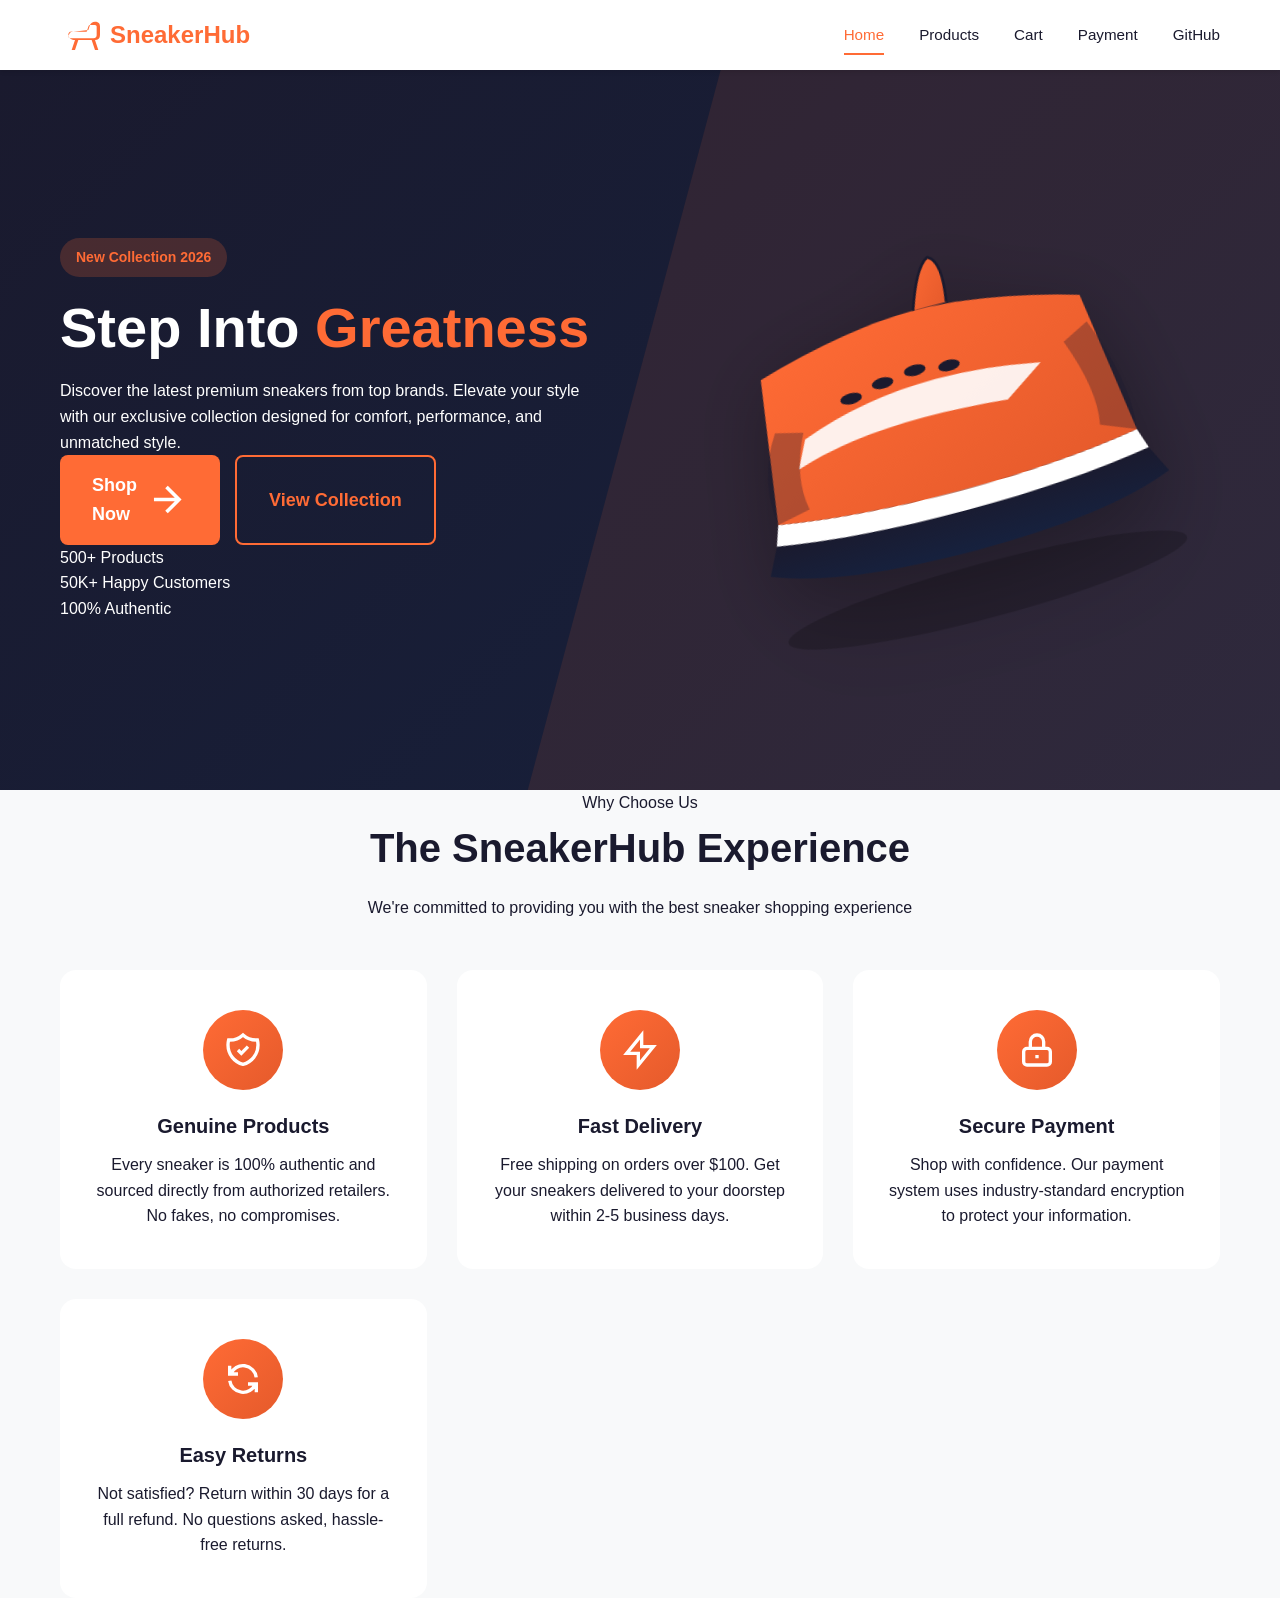
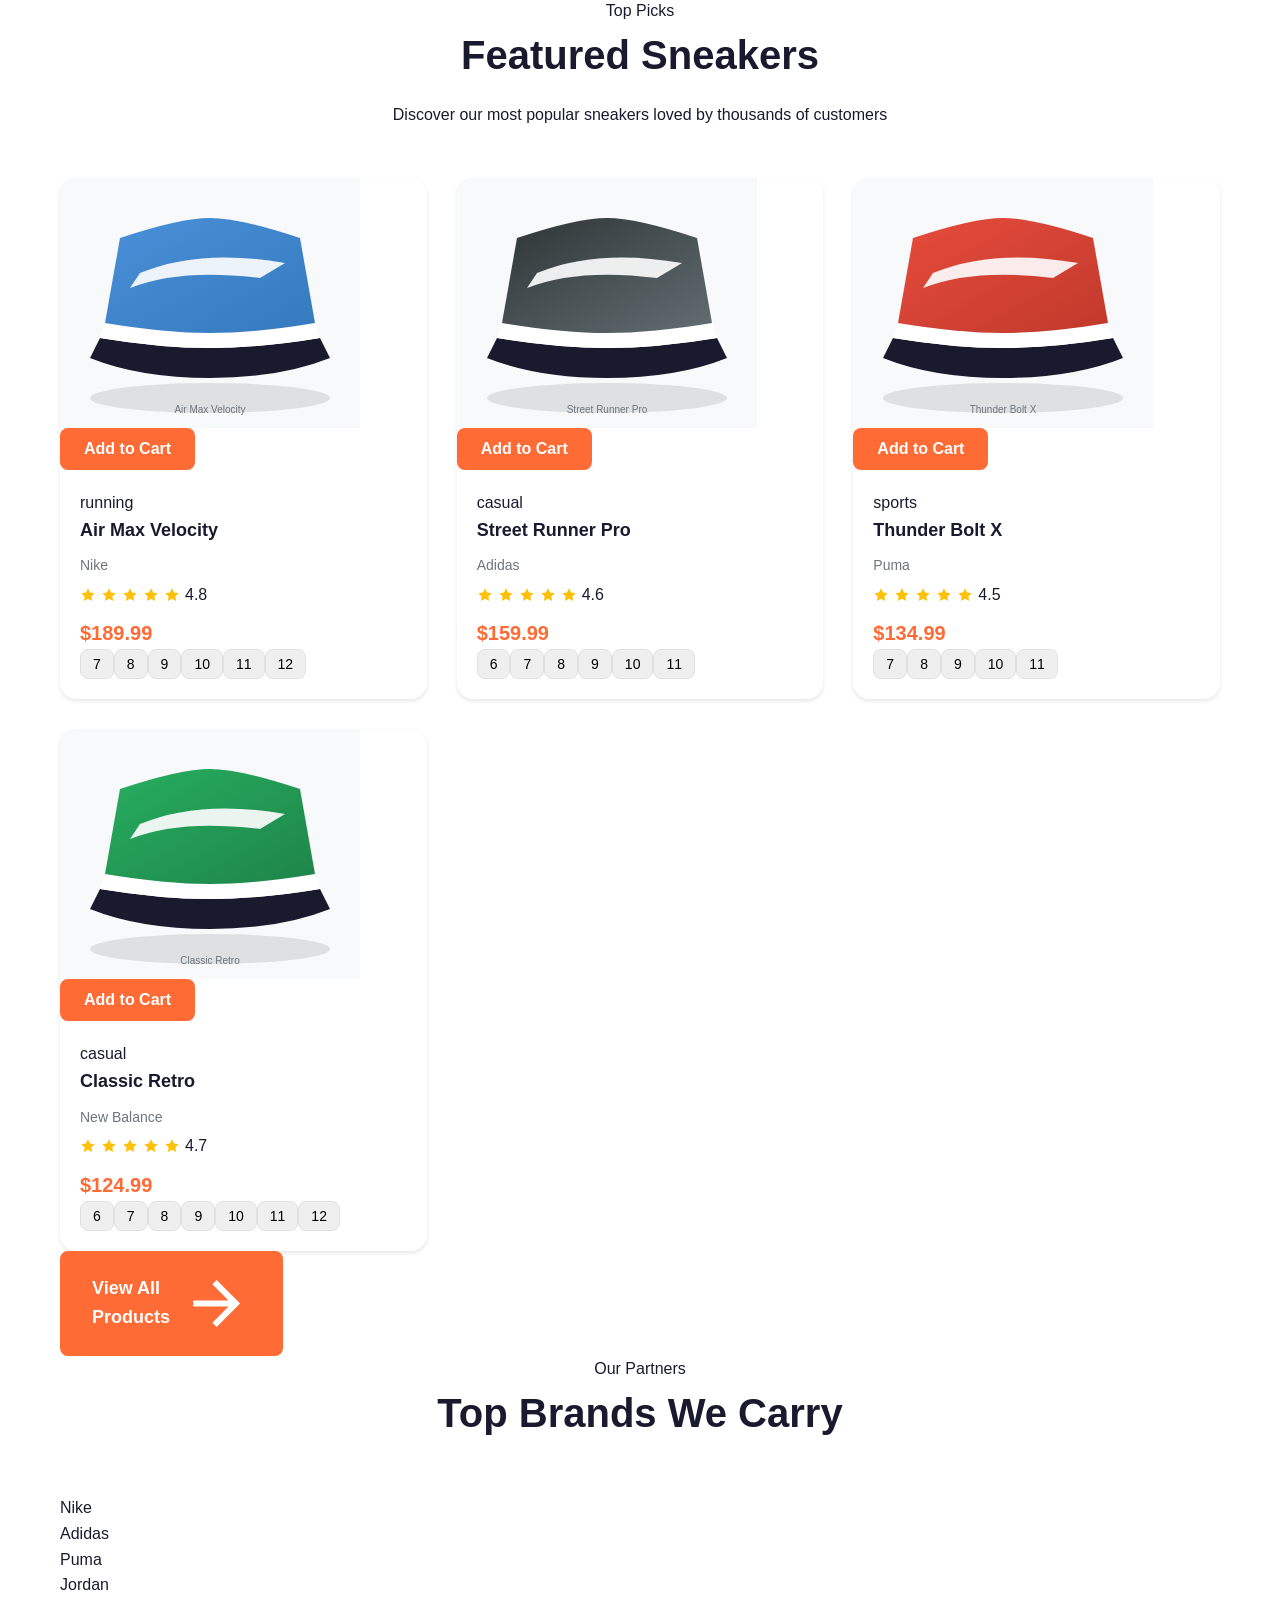
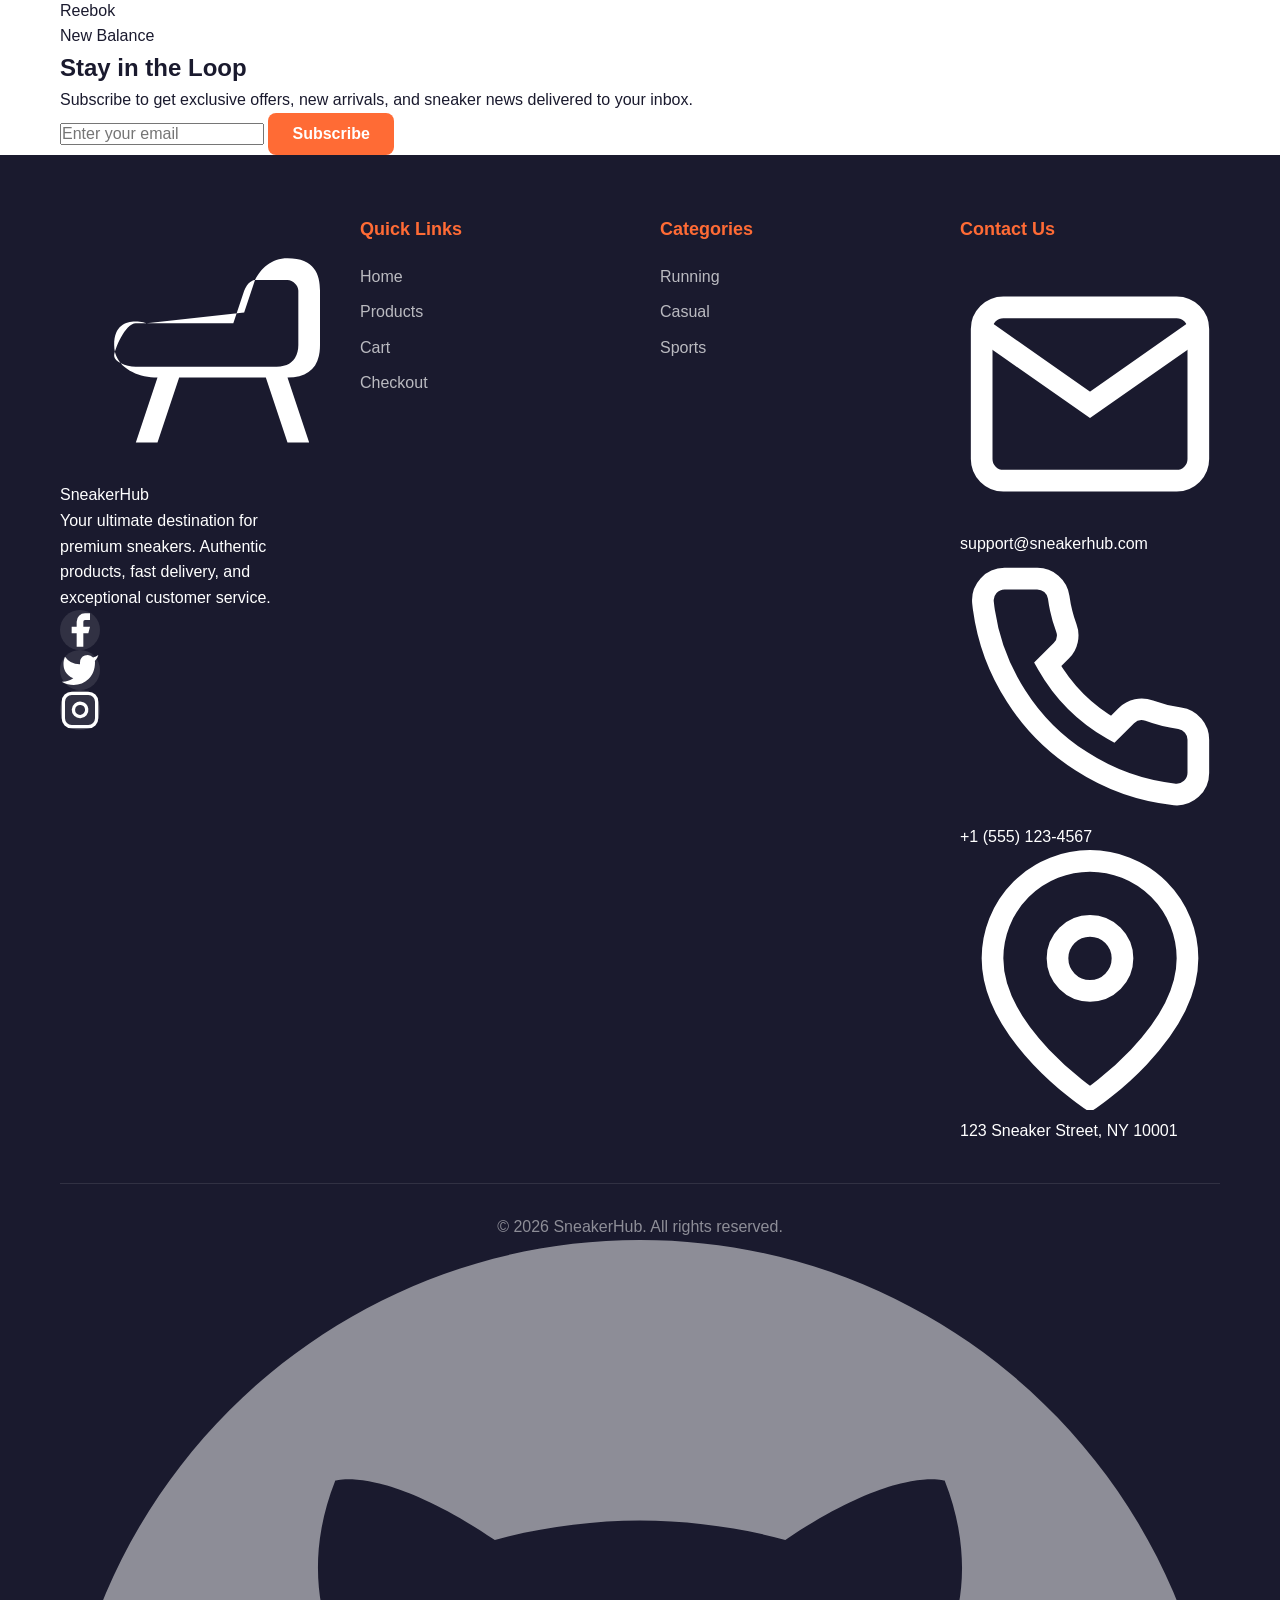
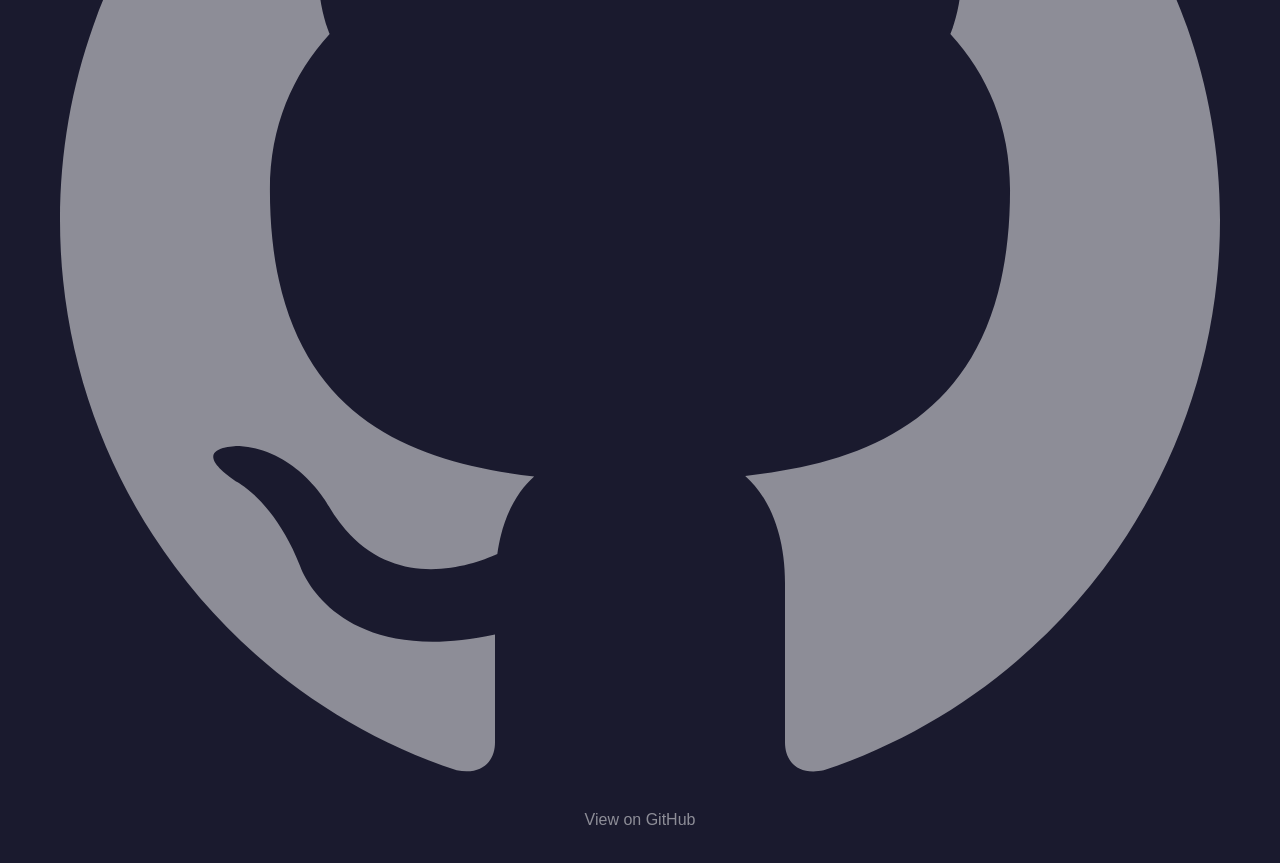
==== commit 40d36195: "update the index with a few things" ====
--- a/index.html
+++ b/index.html
@@ -22,15 +22,8 @@
                 <a href="index.html" class="nav-link active">Home</a>
                 <a href="products.html" class="nav-link">Products</a>
                 <a href="cart.html" class="nav-link cart-link">
-                    <span class="cart-icon-wrapper">
-                        <svg width="20" height="20" viewBox="0 0 24 24" fill="none" stroke="currentColor" stroke-width="2">
-                            <circle cx="9" cy="21" r="1"/>
-                            <circle cx="20" cy="21" r="1"/>
-                            <path d="M1 1h4l2.68 13.39a2 2 0 002 1.61h9.72a2 2 0 002-1.61L23 6H6"/>
-                        </svg>
-                        <span id="cart-badge" class="cart-badge">0</span>
-                    </span>
-                    <span>Cart</span>
+                    Cart
+                    <span class="cart-badge" id="cart-badge">0</span>
                 </a>
                 <a href="payment.html" class="nav-link">Payment</a>
                 <a href="github.html" class="nav-link">GitHub</a>
@@ -45,151 +38,169 @@
 
     <!-- Hero Section -->
     <section class="hero">
+        <div class="hero-background">
+            <div class="hero-shape shape-1"></div>
+            <div class="hero-shape shape-2"></div>
+            <div class="hero-shape shape-3"></div>
+        </div>
         <div class="hero-container">
             <div class="hero-content">
                 <span class="hero-badge">New Collection 2026</span>
-                <h1 class="hero-title">Step Into Style With <span>Premium Sneakers</span></h1>
-                <p class="hero-text">Discover the latest trends in sneaker fashion. From classic designs to cutting-edge styles, find your perfect pair at unbeatable prices.</p>
+                <h1 class="hero-title">
+                    Step Into
+                    <span class="hero-title-accent">Greatness</span>
+                </h1>
+                <p class="hero-description">
+                    Discover the latest premium sneakers from top brands. Elevate your style with our exclusive collection designed for comfort, performance, and unmatched style.
+                </p>
                 <div class="hero-buttons">
-                    <a href="products.html" class="btn btn-primary btn-lg">Shop Now</a>
-                    <a href="#featured" class="btn btn-outline btn-lg">View Collection</a>
+                    <a href="products.html" class="btn btn-primary btn-lg">
+                        <span>Shop Now</span>
+                        <svg viewBox="0 0 24 24" fill="none" stroke="currentColor" stroke-width="2">
+                            <path d="M5 12h14M12 5l7 7-7 7"/>
+                        </svg>
+                    </a>
+                    <a href="#featured" class="btn btn-outline btn-lg">
+                        <span>View Collection</span>
+                    </a>
+                </div>
+                <div class="hero-stats">
+                    <div class="hero-stat">
+                        <span class="hero-stat-number">500+</span>
+                        <span class="hero-stat-label">Products</span>
+                    </div>
+                    <div class="hero-stat">
+                        <span class="hero-stat-number">50K+</span>
+                        <span class="hero-stat-label">Happy Customers</span>
+                    </div>
+                    <div class="hero-stat">
+                        <span class="hero-stat-number">100%</span>
+                        <span class="hero-stat-label">Authentic</span>
+                    </div>
                 </div>
             </div>
             <div class="hero-image">
-                <img src="assets/images/hero-sneaker.svg" alt="Featured Sneaker">
-            </div>
-        </div>
-    </section>
-
-    <!-- Featured Products Section -->
-    <section id="featured" class="section">
+                <div class="hero-image-wrapper">
+                    <img src="assets/images/hero-sneaker.svg" alt="Premium Sneaker" class="hero-sneaker">
+                    <div class="hero-image-glow"></div>
+                </div>
+            </div>
+        </div>
+    </section>
+
+    <!-- Features Section -->
+    <section class="features" id="features">
         <div class="container">
             <div class="section-header">
-                <h2 class="section-title">Featured Sneakers</h2>
-                <p class="section-subtitle">Check out our most popular picks handpicked just for you</p>
-            </div>
-            <div class="products-grid" id="featured-products">
-                <!-- Products will be loaded dynamically -->
-            </div>
-            <div class="text-center mt-3">
-                <a href="products.html" class="btn btn-primary">View All Products</a>
-            </div>
-        </div>
-    </section>
-
-    <!-- Features Section -->
-    <section class="section features">
-        <div class="container">
-            <div class="section-header">
-                <h2 class="section-title">Why Choose Us</h2>
-                <p class="section-subtitle">We provide the best shopping experience for sneaker enthusiasts</p>
+                <span class="section-badge">Why Choose Us</span>
+                <h2 class="section-title">The SneakerHub Experience</h2>
+                <p class="section-description">We're committed to providing you with the best sneaker shopping experience</p>
             </div>
             <div class="features-grid">
                 <div class="feature-card">
                     <div class="feature-icon">
                         <svg viewBox="0 0 24 24" fill="none" stroke="currentColor" stroke-width="2">
-                            <path d="M20 12V8H6a2 2 0 01-2-2c0-1.1.9-2 2-2h12v4"/>
-                            <path d="M4 6v12c0 1.1.9 2 2 2h14v-4"/>
-                            <path d="M18 12a2 2 0 000 4h4v-4h-4z"/>
-                        </svg>
-                    </div>
-                    <h3 class="feature-title">Best Prices</h3>
-                    <p class="feature-text">We offer competitive prices on all our sneakers, ensuring you get the best value for your money.</p>
+                            <path d="M9 12l2 2 4-4m5.618-4.016A11.955 11.955 0 0112 2.944a11.955 11.955 0 01-8.618 3.04A12.02 12.02 0 003 9c0 5.591 3.824 10.29 9 11.622 5.176-1.332 9-6.03 9-11.622 0-1.042-.133-2.052-.382-3.016z"/>
+                        </svg>
+                    </div>
+                    <h3 class="feature-title">Genuine Products</h3>
+                    <p class="feature-description">Every sneaker is 100% authentic and sourced directly from authorized retailers. No fakes, no compromises.</p>
                 </div>
                 <div class="feature-card">
                     <div class="feature-icon">
                         <svg viewBox="0 0 24 24" fill="none" stroke="currentColor" stroke-width="2">
-                            <rect x="1" y="3" width="15" height="13"/>
-                            <polygon points="16 8 20 8 23 11 23 16 16 16 16 8"/>
-                            <circle cx="5.5" cy="18.5" r="2.5"/>
-                            <circle cx="18.5" cy="18.5" r="2.5"/>
+                            <path d="M13 10V3L4 14h7v7l9-11h-7z"/>
                         </svg>
                     </div>
                     <h3 class="feature-title">Fast Delivery</h3>
-                    <p class="feature-text">Get your sneakers delivered to your doorstep quickly with our express shipping options.</p>
+                    <p class="feature-description">Free shipping on orders over $100. Get your sneakers delivered to your doorstep within 2-5 business days.</p>
                 </div>
                 <div class="feature-card">
                     <div class="feature-icon">
                         <svg viewBox="0 0 24 24" fill="none" stroke="currentColor" stroke-width="2">
-                            <path d="M12 22s8-4 8-10V5l-8-3-8 3v7c0 6 8 10 8 10z"/>
-                        </svg>
-                    </div>
-                    <h3 class="feature-title">Secure Shopping</h3>
-                    <p class="feature-text">Shop with confidence knowing your personal and payment information is protected.</p>
+                            <path d="M12 15v2m-6 4h12a2 2 0 002-2v-6a2 2 0 00-2-2H6a2 2 0 00-2 2v6a2 2 0 002 2zm10-10V7a4 4 0 00-8 0v4h8z"/>
+                        </svg>
+                    </div>
+                    <h3 class="feature-title">Secure Payment</h3>
+                    <p class="feature-description">Shop with confidence. Our payment system uses industry-standard encryption to protect your information.</p>
                 </div>
                 <div class="feature-card">
                     <div class="feature-icon">
                         <svg viewBox="0 0 24 24" fill="none" stroke="currentColor" stroke-width="2">
-                            <path d="M4 4h16c1.1 0 2 .9 2 2v12c0 1.1-.9 2-2 2H4c-1.1 0-2-.9-2-2V6c0-1.1.9-2 2-2z"/>
-                            <polyline points="22,6 12,13 2,6"/>
-                        </svg>
-                    </div>
-                    <h3 class="feature-title">24/7 Support</h3>
-                    <p class="feature-text">Our dedicated customer support team is available around the clock to assist you.</p>
-                </div>
-            </div>
-        </div>
-    </section>
-
-    <!-- Testimonials Section -->
-    <section class="section testimonials">
+                            <path d="M4 4v5h.582m15.356 2A8.001 8.001 0 004.582 9m0 0H9m11 11v-5h-.581m0 0a8.003 8.003 0 01-15.357-2m15.357 2H15"/>
+                        </svg>
+                    </div>
+                    <h3 class="feature-title">Easy Returns</h3>
+                    <p class="feature-description">Not satisfied? Return within 30 days for a full refund. No questions asked, hassle-free returns.</p>
+                </div>
+            </div>
+        </div>
+    </section>
+
+    <!-- Featured Products Section -->
+    <section class="featured-products" id="featured">
         <div class="container">
             <div class="section-header">
-                <h2 class="section-title">What Our Customers Say</h2>
-                <p class="section-subtitle">Read reviews from our satisfied customers</p>
-            </div>
-            <div class="testimonials-grid">
-                <div class="testimonial-card">
-                    <div class="testimonial-rating">
-                        <svg class="star" viewBox="0 0 24 24" fill="currentColor"><path d="M12 2l3.09 6.26L22 9.27l-5 4.87 1.18 6.88L12 17.77l-6.18 3.25L7 14.14 2 9.27l6.91-1.01L12 2z"/></svg>
-                        <svg class="star" viewBox="0 0 24 24" fill="currentColor"><path d="M12 2l3.09 6.26L22 9.27l-5 4.87 1.18 6.88L12 17.77l-6.18 3.25L7 14.14 2 9.27l6.91-1.01L12 2z"/></svg>
-                        <svg class="star" viewBox="0 0 24 24" fill="currentColor"><path d="M12 2l3.09 6.26L22 9.27l-5 4.87 1.18 6.88L12 17.77l-6.18 3.25L7 14.14 2 9.27l6.91-1.01L12 2z"/></svg>
-                        <svg class="star" viewBox="0 0 24 24" fill="currentColor"><path d="M12 2l3.09 6.26L22 9.27l-5 4.87 1.18 6.88L12 17.77l-6.18 3.25L7 14.14 2 9.27l6.91-1.01L12 2z"/></svg>
-                        <svg class="star" viewBox="0 0 24 24" fill="currentColor"><path d="M12 2l3.09 6.26L22 9.27l-5 4.87 1.18 6.88L12 17.77l-6.18 3.25L7 14.14 2 9.27l6.91-1.01L12 2z"/></svg>
-                    </div>
-                    <p class="testimonial-text">"Amazing quality sneakers at great prices! The delivery was fast and the customer service was excellent. Will definitely shop here again!"</p>
-                    <div class="testimonial-author">
-                        <div class="author-avatar">JD</div>
-                        <div>
-                            <p class="author-name">John Doe</p>
-                            <p class="author-title">Verified Buyer</p>
-                        </div>
-                    </div>
-                </div>
-                <div class="testimonial-card">
-                    <div class="testimonial-rating">
-                        <svg class="star" viewBox="0 0 24 24" fill="currentColor"><path d="M12 2l3.09 6.26L22 9.27l-5 4.87 1.18 6.88L12 17.77l-6.18 3.25L7 14.14 2 9.27l6.91-1.01L12 2z"/></svg>
-                        <svg class="star" viewBox="0 0 24 24" fill="currentColor"><path d="M12 2l3.09 6.26L22 9.27l-5 4.87 1.18 6.88L12 17.77l-6.18 3.25L7 14.14 2 9.27l6.91-1.01L12 2z"/></svg>
-                        <svg class="star" viewBox="0 0 24 24" fill="currentColor"><path d="M12 2l3.09 6.26L22 9.27l-5 4.87 1.18 6.88L12 17.77l-6.18 3.25L7 14.14 2 9.27l6.91-1.01L12 2z"/></svg>
-                        <svg class="star" viewBox="0 0 24 24" fill="currentColor"><path d="M12 2l3.09 6.26L22 9.27l-5 4.87 1.18 6.88L12 17.77l-6.18 3.25L7 14.14 2 9.27l6.91-1.01L12 2z"/></svg>
-                        <svg class="star" viewBox="0 0 24 24" fill="currentColor"><path d="M12 2l3.09 6.26L22 9.27l-5 4.87 1.18 6.88L12 17.77l-6.18 3.25L7 14.14 2 9.27l6.91-1.01L12 2z"/></svg>
-                    </div>
-                    <p class="testimonial-text">"Found the perfect pair of running shoes here. The website is easy to navigate and the checkout process was smooth. Highly recommended!"</p>
-                    <div class="testimonial-author">
-                        <div class="author-avatar">SM</div>
-                        <div>
-                            <p class="author-name">Sarah Miller</p>
-                            <p class="author-title">Verified Buyer</p>
-                        </div>
-                    </div>
-                </div>
-                <div class="testimonial-card">
-                    <div class="testimonial-rating">
-                        <svg class="star" viewBox="0 0 24 24" fill="currentColor"><path d="M12 2l3.09 6.26L22 9.27l-5 4.87 1.18 6.88L12 17.77l-6.18 3.25L7 14.14 2 9.27l6.91-1.01L12 2z"/></svg>
-                        <svg class="star" viewBox="0 0 24 24" fill="currentColor"><path d="M12 2l3.09 6.26L22 9.27l-5 4.87 1.18 6.88L12 17.77l-6.18 3.25L7 14.14 2 9.27l6.91-1.01L12 2z"/></svg>
-                        <svg class="star" viewBox="0 0 24 24" fill="currentColor"><path d="M12 2l3.09 6.26L22 9.27l-5 4.87 1.18 6.88L12 17.77l-6.18 3.25L7 14.14 2 9.27l6.91-1.01L12 2z"/></svg>
-                        <svg class="star" viewBox="0 0 24 24" fill="currentColor"><path d="M12 2l3.09 6.26L22 9.27l-5 4.87 1.18 6.88L12 17.77l-6.18 3.25L7 14.14 2 9.27l6.91-1.01L12 2z"/></svg>
-                        <svg class="star" viewBox="0 0 24 24" fill="currentColor"><path d="M12 2l3.09 6.26L22 9.27l-5 4.87 1.18 6.88L12 17.77l-6.18 3.25L7 14.14 2 9.27l6.91-1.01L12 2z"/></svg>
-                    </div>
-                    <p class="testimonial-text">"Great selection of sneakers! I love how they have all the latest styles. The prices are unbeatable and shipping is free over $100. Love it!"</p>
-                    <div class="testimonial-author">
-                        <div class="author-avatar">MJ</div>
-                        <div>
-                            <p class="author-name">Mike Johnson</p>
-                            <p class="author-title">Verified Buyer</p>
-                        </div>
-                    </div>
-                </div>
+                <span class="section-badge">Top Picks</span>
+                <h2 class="section-title">Featured Sneakers</h2>
+                <p class="section-description">Discover our most popular sneakers loved by thousands of customers</p>
+            </div>
+            <div class="products-grid" id="featured-products-grid">
+                <!-- Products will be rendered by JavaScript -->
+            </div>
+            <div class="section-cta">
+                <a href="products.html" class="btn btn-primary btn-lg">
+                    View All Products
+                    <svg viewBox="0 0 24 24" fill="none" stroke="currentColor" stroke-width="2">
+                        <path d="M5 12h14M12 5l7 7-7 7"/>
+                    </svg>
+                </a>
+            </div>
+        </div>
+    </section>
+
+    <!-- Brands Section -->
+    <section class="brands-section">
+        <div class="container">
+            <div class="section-header">
+                <span class="section-badge">Our Partners</span>
+                <h2 class="section-title">Top Brands We Carry</h2>
+            </div>
+            <div class="brands-grid">
+                <div class="brand-item">
+                    <span class="brand-name">Nike</span>
+                </div>
+                <div class="brand-item">
+                    <span class="brand-name">Adidas</span>
+                </div>
+                <div class="brand-item">
+                    <span class="brand-name">Puma</span>
+                </div>
+                <div class="brand-item">
+                    <span class="brand-name">Jordan</span>
+                </div>
+                <div class="brand-item">
+                    <span class="brand-name">Reebok</span>
+                </div>
+                <div class="brand-item">
+                    <span class="brand-name">New Balance</span>
+                </div>
+            </div>
+        </div>
+    </section>
+
+    <!-- Newsletter Section -->
+    <section class="newsletter-section">
+        <div class="container">
+            <div class="newsletter-content">
+                <div class="newsletter-text">
+                    <h2>Stay in the Loop</h2>
+                    <p>Subscribe to get exclusive offers, new arrivals, and sneaker news delivered to your inbox.</p>
+                </div>
+                <form class="newsletter-form" onsubmit="handleNewsletterSubmit(event)">
+                    <input type="email" placeholder="Enter your email" required>
+                    <button type="submit" class="btn btn-primary">Subscribe</button>
+                </form>
             </div>
         </div>
     </section>
@@ -198,22 +209,27 @@
     <footer class="footer">
         <div class="container">
             <div class="footer-grid">
-                <div class="footer-section">
-                    <h4>About SneakerHub</h4>
-                    <p class="footer-text">SneakerHub is your ultimate destination for premium sneakers. We bring you the latest styles from top brands at unbeatable prices.</p>
-                    <div class="social-links">
+                <div class="footer-section footer-brand">
+                    <a href="index.html" class="footer-logo">
+                        <svg viewBox="0 0 24 24" fill="currentColor">
+                            <path d="M21 4c-1.5 0-2.5 1-3 2l-1 3-9 1s-3-1-3 2c0 2 2 3 4 3l-2 6h2l2-6h8l2 6h2l-2-6c2 0 3-1 3-3V7c0-1.5-.5-3-3-3zM7 10h9l1-3c.3-.8.8-1 1-1h3c.5 0 1 .5 1 1v5c0 1-.5 2-2 2H7c-1 0-2-.5-2-1s1-3 2-3z"/>
+                        </svg>
+                        <span>SneakerHub</span>
+                    </a>
+                    <p class="footer-description">Your ultimate destination for premium sneakers. Authentic products, fast delivery, and exceptional customer service.</p>
+                    <div class="footer-social">
                         <a href="#" class="social-link" aria-label="Facebook">
-                            <svg width="20" height="20" viewBox="0 0 24 24" fill="currentColor">
+                            <svg viewBox="0 0 24 24" fill="currentColor">
                                 <path d="M18 2h-3a5 5 0 00-5 5v3H7v4h3v8h4v-8h3l1-4h-4V7a1 1 0 011-1h3z"/>
                             </svg>
                         </a>
                         <a href="#" class="social-link" aria-label="Twitter">
-                            <svg width="20" height="20" viewBox="0 0 24 24" fill="currentColor">
+                            <svg viewBox="0 0 24 24" fill="currentColor">
                                 <path d="M23 3a10.9 10.9 0 01-3.14 1.53 4.48 4.48 0 00-7.86 3v1A10.66 10.66 0 013 4s-4 9 5 13a11.64 11.64 0 01-7 2c9 5 20 0 20-11.5a4.5 4.5 0 00-.08-.83A7.72 7.72 0 0023 3z"/>
                             </svg>
                         </a>
                         <a href="#" class="social-link" aria-label="Instagram">
-                            <svg width="20" height="20" viewBox="0 0 24 24" fill="none" stroke="currentColor" stroke-width="2">
+                            <svg viewBox="0 0 24 24" fill="none" stroke="currentColor" stroke-width="2">
                                 <rect x="2" y="2" width="20" height="20" rx="5" ry="5"/>
                                 <path d="M16 11.37A4 4 0 1112.63 8 4 4 0 0116 11.37z"/>
                                 <line x1="17.5" y1="6.5" x2="17.51" y2="6.5"/>
@@ -227,8 +243,7 @@
                         <li><a href="index.html">Home</a></li>
                         <li><a href="products.html">Products</a></li>
                         <li><a href="cart.html">Cart</a></li>
-                        <li><a href="payment.html">Payment</a></li>
-                        <li><a href="github.html">GitHub</a></li>
+                        <li><a href="payment.html">Checkout</a></li>
                     </ul>
                 </div>
                 <div class="footer-section">
@@ -241,13 +256,38 @@
                 </div>
                 <div class="footer-section">
                     <h4>Contact Us</h4>
-                    <p class="footer-text">Email: support@sneakerhub.com</p>
-                    <p class="footer-text">Phone: +1 (555) 123-4567</p>
-                    <p class="footer-text">Address: 123 Sneaker Street, NY 10001</p>
+                    <ul class="footer-contact">
+                        <li>
+                            <svg viewBox="0 0 24 24" fill="none" stroke="currentColor" stroke-width="2">
+                                <path d="M4 4h16c1.1 0 2 .9 2 2v12c0 1.1-.9 2-2 2H4c-1.1 0-2-.9-2-2V6c0-1.1.9-2 2-2z"/>
+                                <polyline points="22,6 12,13 2,6"/>
+                            </svg>
+                            <span>support@sneakerhub.com</span>
+                        </li>
+                        <li>
+                            <svg viewBox="0 0 24 24" fill="none" stroke="currentColor" stroke-width="2">
+                                <path d="M22 16.92v3a2 2 0 01-2.18 2 19.79 19.79 0 01-8.63-3.07 19.5 19.5 0 01-6-6 19.79 19.79 0 01-3.07-8.67A2 2 0 014.11 2h3a2 2 0 012 1.72 12.84 12.84 0 00.7 2.81 2 2 0 01-.45 2.11L8.09 9.91a16 16 0 006 6l1.27-1.27a2 2 0 012.11-.45 12.84 12.84 0 002.81.7A2 2 0 0122 16.92z"/>
+                            </svg>
+                            <span>+1 (555) 123-4567</span>
+                        </li>
+                        <li>
+                            <svg viewBox="0 0 24 24" fill="none" stroke="currentColor" stroke-width="2">
+                                <path d="M21 10c0 7-9 13-9 13s-9-6-9-13a9 9 0 0118 0z"/>
+                                <circle cx="12" cy="10" r="3"/>
+                            </svg>
+                            <span>123 Sneaker Street, NY 10001</span>
+                        </li>
+                    </ul>
                 </div>
             </div>
             <div class="footer-bottom">
-                <p>&copy; 2026 SneakerHub. All rights reserved. | <a href="github.html" style="color: var(--primary-color);">View on GitHub</a></p>
+                <p>&copy; 2026 SneakerHub. All rights reserved.</p>
+                <a href="github.html" class="github-link">
+                    <svg viewBox="0 0 24 24" fill="currentColor">
+                        <path d="M12 0c-6.626 0-12 5.373-12 12 0 5.302 3.438 9.8 8.207 11.387.599.111.793-.261.793-.577v-2.234c-3.338.726-4.033-1.416-4.033-1.416-.546-1.387-1.333-1.756-1.333-1.756-1.089-.745.083-.729.083-.729 1.205.084 1.839 1.237 1.839 1.237 1.07 1.834 2.807 1.304 3.492.997.107-.775.418-1.305.762-1.604-2.665-.305-5.467-1.334-5.467-5.931 0-1.311.469-2.381 1.236-3.221-.124-.303-.535-1.524.117-3.176 0 0 1.008-.322 3.301 1.23.957-.266 1.983-.399 3.003-.404 1.02.005 2.047.138 3.006.404 2.291-1.552 3.297-1.23 3.297-1.23.653 1.653.242 2.874.118 3.176.77.84 1.235 1.911 1.235 3.221 0 4.609-2.807 5.624-5.479 5.921.43.372.823 1.102.823 2.222v3.293c0 .319.192.694.801.576 4.765-1.589 8.199-6.086 8.199-11.386 0-6.627-5.373-12-12-12z"/>
+                    </svg>
+                    View on GitHub
+                </a>
             </div>
         </div>
     </footer>
@@ -257,42 +297,40 @@
     <script src="js/cart.js"></script>
     <script src="js/main.js"></script>
     <script>
-        // Load featured products on homepage
+        // Render featured products (first 4)
         document.addEventListener('DOMContentLoaded', function() {
-            const featuredContainer = document.getElementById('featured-products');
-            if (featuredContainer) {
-                const featured = products.slice(0, 4);
-                featuredContainer.innerHTML = featured.map(product => createProductCard(product)).join('');
-            }
-        });
-
-        // Create product card HTML
-        function createProductCard(product) {
-            return `
-                <div class="product-card">
-                    <div class="product-image">
-                        <img src="${product.image}" alt="${product.name}">
+            const featuredGrid = document.getElementById('featured-products-grid');
+            const featuredProducts = products.slice(0, 4);
+
+            featuredProducts.forEach(product => {
+                const card = document.createElement('div');
+                card.className = 'product-card';
+                card.innerHTML = `
+                    <div class="product-image-container">
+                        <img src="${product.image}" alt="${product.name}" class="product-image">
+                        <div class="product-overlay">
+                            <button class="btn btn-primary" onclick="handleAddToCart(${product.id}, this)">Add to Cart</button>
+                        </div>
                     </div>
                     <div class="product-info">
+                        <span class="product-category">${product.category}</span>
+                        <h3 class="product-name">${product.name}</h3>
                         <p class="product-brand">${product.brand}</p>
-                        <h3 class="product-name">${product.name}</h3>
                         <div class="product-rating">
                             ${generateStarRating(product.rating)}
-                            <span class="rating-count">(${product.rating})</span>
+                            <span class="rating-value">${product.rating}</span>
                         </div>
-                        <p class="product-price">$${product.price.toFixed(2)}</p>
-                        <div class="product-sizes">
-                            ${product.sizes.map((size, index) =>
-                                `<span class="size-option ${index === 0 ? 'selected' : ''}" data-size="${size}">${size}</span>`
-                            ).join('')}
+                        <div class="product-footer">
+                            <span class="product-price">$${product.price.toFixed(2)}</span>
+                            <div class="size-selector">
+                                ${product.sizes.map(size => `<button class="size-option" data-size="${size}">${size}</button>`).join('')}
+                            </div>
                         </div>
-                        <button class="add-to-cart-btn" onclick="handleAddToCart(${product.id}, this)">
-                            Add to Cart
-                        </button>
-                    </div>
-                </div>
-            `;
-        }
+                    </div>
+                `;
+                featuredGrid.appendChild(card);
+            });
+        });
 
         // Handle add to cart from homepage
         function handleAddToCart(productId, button) {
@@ -313,6 +351,14 @@
                 e.target.classList.add('selected');
             }
         });
+
+        // Newsletter form handler
+        function handleNewsletterSubmit(event) {
+            event.preventDefault();
+            const email = event.target.querySelector('input[type="email"]').value;
+            showNotification('Thanks for subscribing!', 'success');
+            event.target.reset();
+        }
     </script>
 </body>
 </html>
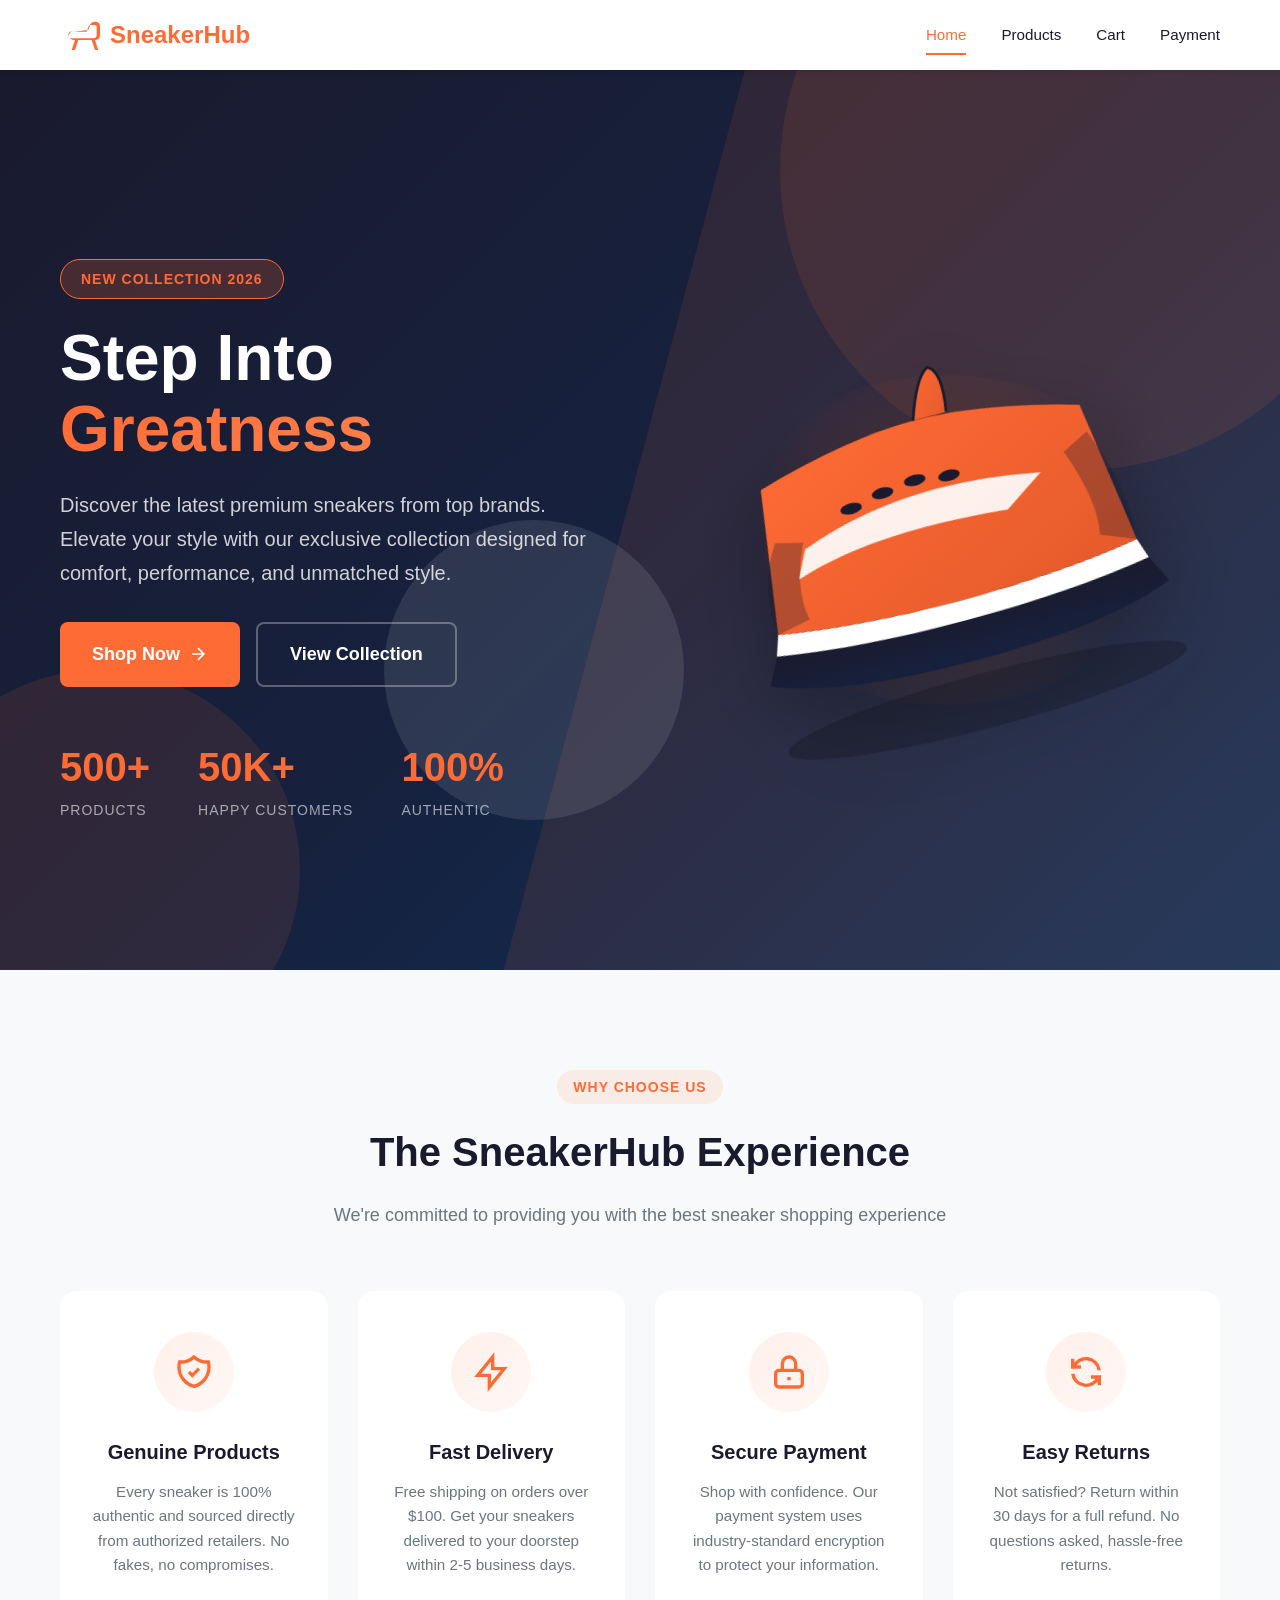
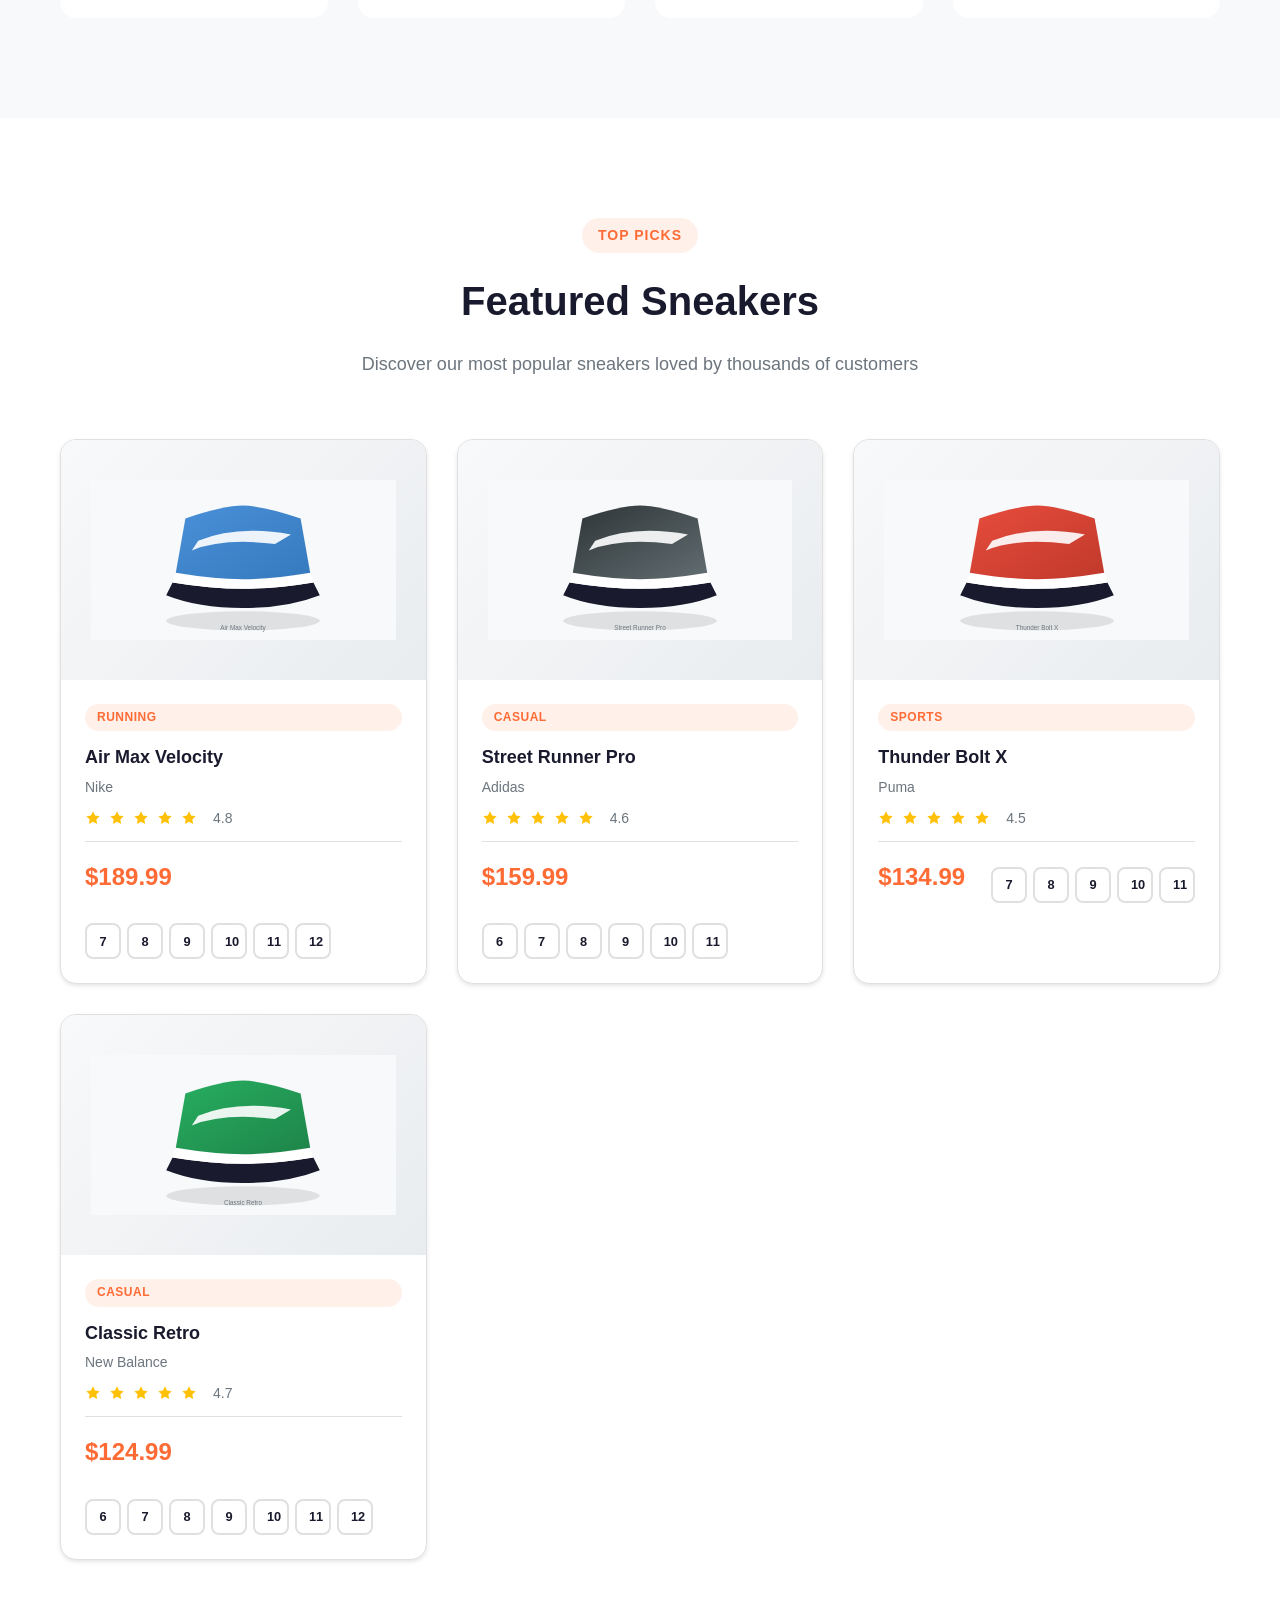
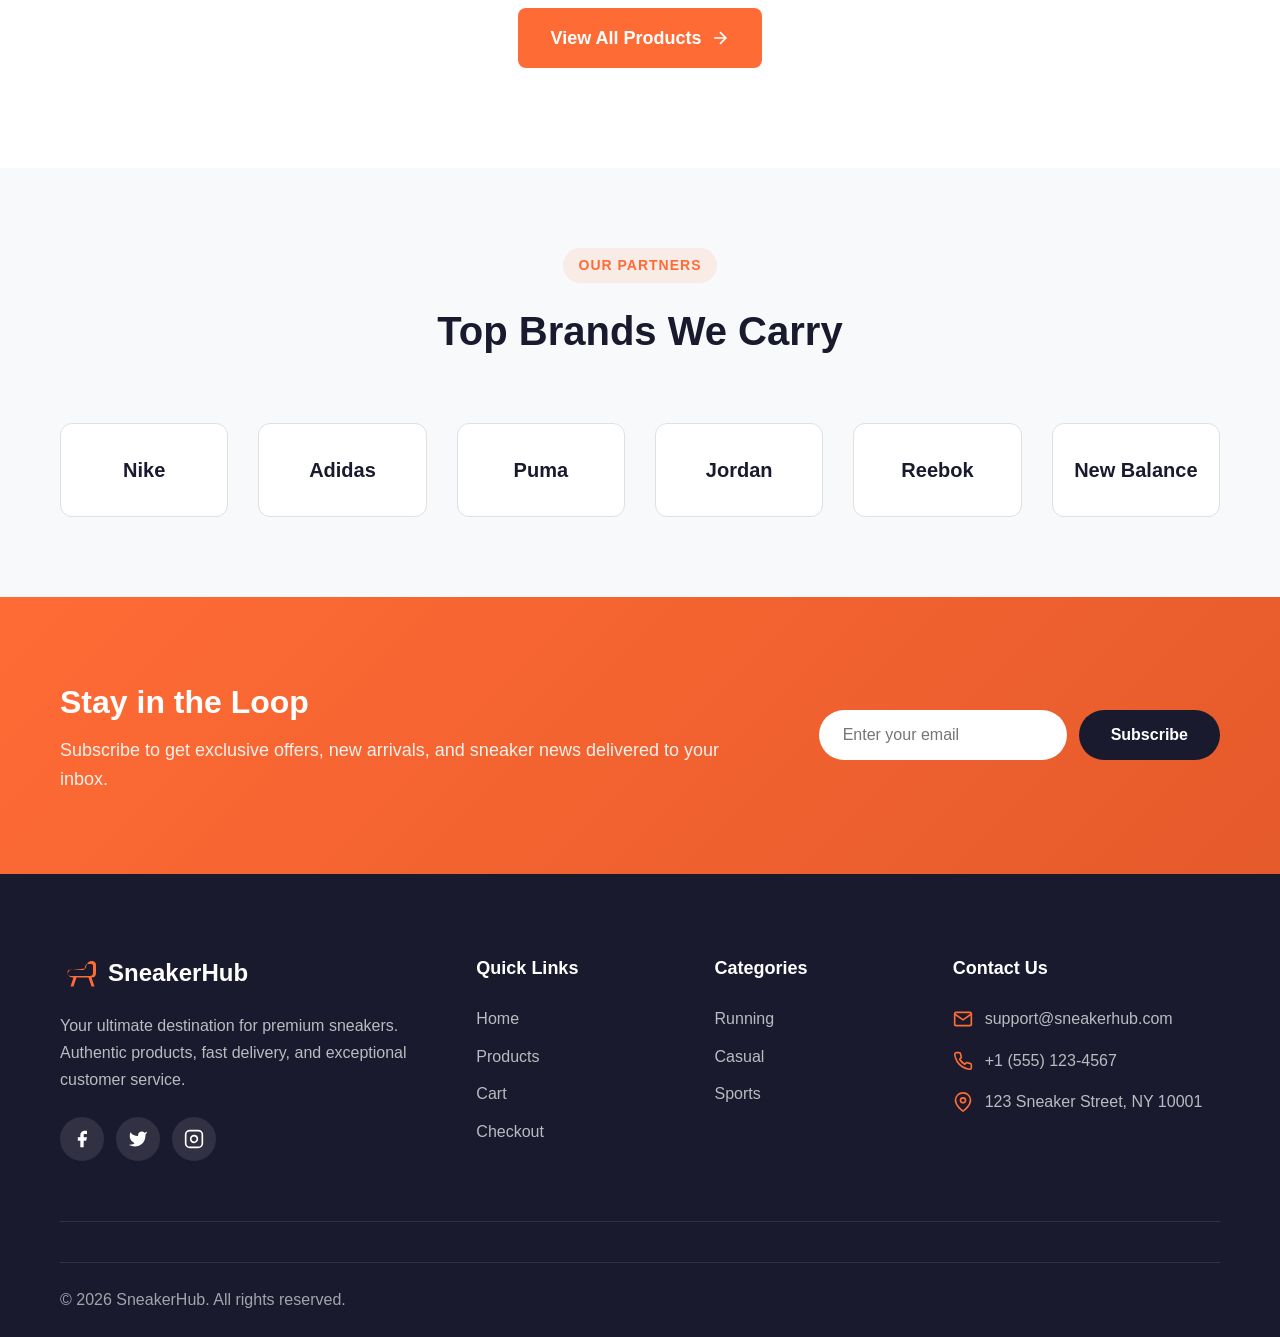
==== commit 6699acd8: "minor fix" ====
--- a/index.html
+++ b/index.html
@@ -26,7 +26,6 @@
                     <span class="cart-badge" id="cart-badge">0</span>
                 </a>
                 <a href="payment.html" class="nav-link">Payment</a>
-                <a href="github.html" class="nav-link">GitHub</a>
             </div>
             <button class="menu-toggle" id="menu-toggle" aria-label="Toggle menu">
                 <span></span>
@@ -282,12 +281,6 @@
             </div>
             <div class="footer-bottom">
                 <p>&copy; 2026 SneakerHub. All rights reserved.</p>
-                <a href="github.html" class="github-link">
-                    <svg viewBox="0 0 24 24" fill="currentColor">
-                        <path d="M12 0c-6.626 0-12 5.373-12 12 0 5.302 3.438 9.8 8.207 11.387.599.111.793-.261.793-.577v-2.234c-3.338.726-4.033-1.416-4.033-1.416-.546-1.387-1.333-1.756-1.333-1.756-1.089-.745.083-.729.083-.729 1.205.084 1.839 1.237 1.839 1.237 1.07 1.834 2.807 1.304 3.492.997.107-.775.418-1.305.762-1.604-2.665-.305-5.467-1.334-5.467-5.931 0-1.311.469-2.381 1.236-3.221-.124-.303-.535-1.524.117-3.176 0 0 1.008-.322 3.301 1.23.957-.266 1.983-.399 3.003-.404 1.02.005 2.047.138 3.006.404 2.291-1.552 3.297-1.23 3.297-1.23.653 1.653.242 2.874.118 3.176.77.84 1.235 1.911 1.235 3.221 0 4.609-2.807 5.624-5.479 5.921.43.372.823 1.102.823 2.222v3.293c0 .319.192.694.801.576 4.765-1.589 8.199-6.086 8.199-11.386 0-6.627-5.373-12-12-12z"/>
-                    </svg>
-                    View on GitHub
-                </a>
             </div>
         </div>
     </footer>
--- a/css/style.css
+++ b/css/style.css
@@ -1668,6 +1668,1869 @@
 .hidden { display: none; }
 .visible { display: block; }
 
+/* ===========================================
+   Hero Section Styles
+   =========================================== */
+
+.hero {
+    position: relative;
+    min-height: 100vh;
+    display: flex;
+    align-items: center;
+    overflow: hidden;
+    background: linear-gradient(135deg, #1a1a2e 0%, #16213e 50%, #0f3460 100%);
+    padding: 120px 0 80px;
+}
+
+.hero-background {
+    position: absolute;
+    top: 0;
+    left: 0;
+    right: 0;
+    bottom: 0;
+    overflow: hidden;
+    z-index: 1;
+}
+
+.hero-shape {
+    position: absolute;
+    border-radius: 50%;
+    opacity: 0.1;
+}
+
+.hero-shape.shape-1 {
+    width: 600px;
+    height: 600px;
+    background: var(--primary-color);
+    top: -200px;
+    right: -100px;
+    animation: float 8s ease-in-out infinite;
+}
+
+.hero-shape.shape-2 {
+    width: 400px;
+    height: 400px;
+    background: var(--primary-color);
+    bottom: -100px;
+    left: -100px;
+    animation: float 6s ease-in-out infinite reverse;
+}
+
+.hero-shape.shape-3 {
+    width: 300px;
+    height: 300px;
+    background: #ffffff;
+    top: 50%;
+    left: 30%;
+    animation: float 10s ease-in-out infinite;
+}
+
+@keyframes float {
+    0%, 100% { transform: translateY(0) rotate(0deg); }
+    50% { transform: translateY(-30px) rotate(5deg); }
+}
+
+.hero-container {
+    max-width: 1200px;
+    margin: 0 auto;
+    padding: 0 20px;
+    display: grid;
+    grid-template-columns: 1fr 1fr;
+    gap: 60px;
+    align-items: center;
+    position: relative;
+    z-index: 2;
+}
+
+.hero-content {
+    color: #ffffff;
+}
+
+.hero-badge {
+    display: inline-block;
+    padding: 8px 20px;
+    background: rgba(255, 107, 53, 0.2);
+    border: 1px solid var(--primary-color);
+    border-radius: 50px;
+    font-size: 0.875rem;
+    font-weight: 600;
+    color: var(--primary-color);
+    text-transform: uppercase;
+    letter-spacing: 1px;
+    margin-bottom: 24px;
+    animation: fadeInUp 0.6s ease;
+}
+
+.hero-title {
+    font-size: 4rem;
+    font-weight: 800;
+    line-height: 1.1;
+    margin-bottom: 24px;
+    animation: fadeInUp 0.6s ease 0.1s backwards;
+}
+
+.hero-title-accent {
+    display: block;
+    background: linear-gradient(135deg, var(--primary-color), #ff8c5a);
+    -webkit-background-clip: text;
+    -webkit-text-fill-color: transparent;
+    background-clip: text;
+}
+
+.hero-description {
+    font-size: 1.25rem;
+    line-height: 1.7;
+    color: rgba(255, 255, 255, 0.8);
+    margin-bottom: 32px;
+    animation: fadeInUp 0.6s ease 0.2s backwards;
+}
+
+.hero-buttons {
+    display: flex;
+    gap: 16px;
+    margin-bottom: 48px;
+    animation: fadeInUp 0.6s ease 0.3s backwards;
+}
+
+.hero-buttons .btn {
+    display: inline-flex;
+    align-items: center;
+    gap: 8px;
+    padding: 16px 32px;
+    font-weight: 600;
+    transition: var(--transition);
+}
+
+.hero-buttons .btn svg {
+    width: 20px;
+    height: 20px;
+    transition: transform 0.3s ease;
+}
+
+.hero-buttons .btn:hover svg {
+    transform: translateX(5px);
+}
+
+.hero-buttons .btn-primary {
+    background: var(--primary-color);
+    border-color: var(--primary-color);
+}
+
+.hero-buttons .btn-primary:hover {
+    background: var(--primary-dark);
+    transform: translateY(-2px);
+    box-shadow: 0 10px 30px rgba(255, 107, 53, 0.3);
+}
+
+.hero-buttons .btn-outline {
+    background: transparent;
+    border: 2px solid rgba(255, 255, 255, 0.3);
+    color: #ffffff;
+}
+
+.hero-buttons .btn-outline:hover {
+    background: rgba(255, 255, 255, 0.1);
+    border-color: rgba(255, 255, 255, 0.5);
+}
+
+.hero-stats {
+    display: flex;
+    gap: 48px;
+    animation: fadeInUp 0.6s ease 0.4s backwards;
+}
+
+.hero-stat {
+    display: flex;
+    flex-direction: column;
+}
+
+.hero-stat-number {
+    font-size: 2.5rem;
+    font-weight: 800;
+    color: var(--primary-color);
+}
+
+.hero-stat-label {
+    font-size: 0.875rem;
+    color: rgba(255, 255, 255, 0.6);
+    text-transform: uppercase;
+    letter-spacing: 1px;
+}
+
+.hero-image {
+    position: relative;
+    animation: fadeInRight 0.8s ease 0.3s backwards;
+}
+
+.hero-image-wrapper {
+    position: relative;
+}
+
+.hero-sneaker {
+    width: 100%;
+    max-width: 600px;
+    height: auto;
+    filter: drop-shadow(0 30px 60px rgba(0, 0, 0, 0.4));
+    animation: sneakerFloat 4s ease-in-out infinite;
+}
+
+@keyframes sneakerFloat {
+    0%, 100% { transform: translateY(0) rotate(-5deg); }
+    50% { transform: translateY(-20px) rotate(-5deg); }
+}
+
+.hero-image-glow {
+    position: absolute;
+    top: 50%;
+    left: 50%;
+    transform: translate(-50%, -50%);
+    width: 80%;
+    height: 80%;
+    background: radial-gradient(circle, rgba(255, 107, 53, 0.3) 0%, transparent 70%);
+    border-radius: 50%;
+    z-index: -1;
+    animation: pulse 3s ease-in-out infinite;
+}
+
+@keyframes pulse {
+    0%, 100% { opacity: 0.5; transform: translate(-50%, -50%) scale(1); }
+    50% { opacity: 0.8; transform: translate(-50%, -50%) scale(1.1); }
+}
+
+@keyframes fadeInUp {
+    from {
+        opacity: 0;
+        transform: translateY(30px);
+    }
+    to {
+        opacity: 1;
+        transform: translateY(0);
+    }
+}
+
+@keyframes fadeInRight {
+    from {
+        opacity: 0;
+        transform: translateX(50px);
+    }
+    to {
+        opacity: 1;
+        transform: translateX(0);
+    }
+}
+
+/* ===========================================
+   Features Section
+   =========================================== */
+
+.features {
+    padding: 100px 0;
+    background: var(--bg-secondary);
+}
+
+.section-header {
+    text-align: center;
+    max-width: 700px;
+    margin: 0 auto 60px;
+}
+
+.section-badge {
+    display: inline-block;
+    padding: 6px 16px;
+    background: rgba(255, 107, 53, 0.1);
+    color: var(--primary-color);
+    border-radius: 50px;
+    font-size: 0.875rem;
+    font-weight: 600;
+    text-transform: uppercase;
+    letter-spacing: 1px;
+    margin-bottom: 16px;
+}
+
+.section-title {
+    font-size: 2.5rem;
+    font-weight: 800;
+    color: var(--text-primary);
+    margin-bottom: 16px;
+}
+
+.section-description {
+    font-size: 1.125rem;
+    color: var(--text-secondary);
+    line-height: 1.7;
+}
+
+.features-grid {
+    display: grid;
+    grid-template-columns: repeat(4, 1fr);
+    gap: 30px;
+}
+
+.feature-card {
+    background: #ffffff;
+    padding: 40px 30px;
+    border-radius: 16px;
+    text-align: center;
+    transition: var(--transition);
+    border: 1px solid transparent;
+}
+
+.feature-card:hover {
+    transform: translateY(-10px);
+    box-shadow: var(--shadow-lg);
+    border-color: var(--primary-color);
+}
+
+.feature-icon {
+    width: 80px;
+    height: 80px;
+    margin: 0 auto 24px;
+    display: flex;
+    align-items: center;
+    justify-content: center;
+    background: linear-gradient(135deg, rgba(255, 107, 53, 0.1), rgba(255, 107, 53, 0.05));
+    border-radius: 50%;
+    transition: var(--transition);
+}
+
+.feature-card:hover .feature-icon {
+    background: linear-gradient(135deg, var(--primary-color), var(--primary-dark));
+}
+
+.feature-icon svg {
+    width: 40px;
+    height: 40px;
+    stroke: var(--primary-color);
+    transition: var(--transition);
+}
+
+.feature-card:hover .feature-icon svg {
+    stroke: #ffffff;
+}
+
+.feature-title {
+    font-size: 1.25rem;
+    font-weight: 700;
+    color: var(--text-primary);
+    margin-bottom: 12px;
+}
+
+.feature-description {
+    font-size: 0.95rem;
+    color: var(--text-secondary);
+    line-height: 1.6;
+}
+
+/* ===========================================
+   Featured Products Section
+   =========================================== */
+
+.featured-products {
+    padding: 100px 0;
+    background: #ffffff;
+}
+
+.products-grid {
+    display: grid;
+    grid-template-columns: repeat(4, 1fr);
+    gap: 30px;
+    margin-bottom: 48px;
+}
+
+.product-card {
+    background: #ffffff;
+    border-radius: 16px;
+    overflow: hidden;
+    transition: var(--transition);
+    border: 1px solid var(--border-color);
+}
+
+.product-card:hover {
+    transform: translateY(-5px);
+    box-shadow: var(--shadow-lg);
+}
+
+.product-image-container {
+    position: relative;
+    background: var(--bg-secondary);
+    padding: 30px;
+    overflow: hidden;
+}
+
+.product-image {
+    width: 100%;
+    height: 180px;
+    object-fit: contain;
+    transition: var(--transition);
+}
+
+.product-card:hover .product-image {
+    transform: scale(1.05);
+}
+
+.product-overlay {
+    position: absolute;
+    top: 0;
+    left: 0;
+    right: 0;
+    bottom: 0;
+    background: rgba(26, 26, 46, 0.8);
+    display: flex;
+    align-items: center;
+    justify-content: center;
+    opacity: 0;
+    transition: var(--transition);
+}
+
+.product-card:hover .product-overlay {
+    opacity: 1;
+}
+
+.product-info {
+    padding: 20px;
+}
+
+.product-category {
+    display: inline-block;
+    padding: 4px 12px;
+    background: rgba(255, 107, 53, 0.1);
+    color: var(--primary-color);
+    border-radius: 20px;
+    font-size: 0.75rem;
+    font-weight: 600;
+    text-transform: uppercase;
+    letter-spacing: 0.5px;
+    margin-bottom: 12px;
+}
+
+.product-name {
+    font-size: 1.125rem;
+    font-weight: 700;
+    color: var(--text-primary);
+    margin-bottom: 4px;
+}
+
+.product-brand {
+    font-size: 0.875rem;
+    color: var(--text-secondary);
+    margin-bottom: 8px;
+}
+
+.product-rating {
+    display: flex;
+    align-items: center;
+    gap: 4px;
+    margin-bottom: 16px;
+}
+
+.product-rating .star {
+    width: 16px;
+    height: 16px;
+}
+
+.product-rating .star.full {
+    color: #ffc107;
+}
+
+.product-rating .star.half {
+    color: #ffc107;
+}
+
+.product-rating .star.empty {
+    color: #e0e0e0;
+}
+
+.rating-value {
+    font-size: 0.875rem;
+    color: var(--text-secondary);
+    margin-left: 8px;
+}
+
+.product-footer {
+    display: flex;
+    align-items: center;
+    justify-content: space-between;
+}
+
+.product-price {
+    font-size: 1.25rem;
+    font-weight: 800;
+    color: var(--primary-color);
+}
+
+.size-selector {
+    display: flex;
+    gap: 4px;
+}
+
+.size-option {
+    width: 32px;
+    height: 32px;
+    border: 1px solid var(--border-color);
+    background: #ffffff;
+    border-radius: 6px;
+    font-size: 0.75rem;
+    font-weight: 600;
+    cursor: pointer;
+    transition: var(--transition);
+}
+
+.size-option:hover,
+.size-option.selected {
+    background: var(--primary-color);
+    border-color: var(--primary-color);
+    color: #ffffff;
+}
+
+.section-cta {
+    text-align: center;
+}
+
+.section-cta .btn {
+    display: inline-flex;
+    align-items: center;
+    gap: 8px;
+}
+
+.section-cta .btn svg {
+    width: 20px;
+    height: 20px;
+    transition: transform 0.3s ease;
+}
+
+.section-cta .btn:hover svg {
+    transform: translateX(5px);
+}
+
+/* ===========================================
+   Brands Section
+   =========================================== */
+
+.brands-section {
+    padding: 80px 0;
+    background: var(--bg-secondary);
+}
+
+.brands-grid {
+    display: grid;
+    grid-template-columns: repeat(6, 1fr);
+    gap: 30px;
+}
+
+.brand-item {
+    background: #ffffff;
+    padding: 30px 20px;
+    border-radius: 12px;
+    text-align: center;
+    transition: var(--transition);
+    border: 1px solid var(--border-color);
+}
+
+.brand-item:hover {
+    transform: translateY(-5px);
+    box-shadow: var(--shadow-md);
+    border-color: var(--primary-color);
+}
+
+.brand-name {
+    font-size: 1.25rem;
+    font-weight: 700;
+    color: var(--text-primary);
+}
+
+/* ===========================================
+   Newsletter Section
+   =========================================== */
+
+.newsletter-section {
+    padding: 80px 0;
+    background: linear-gradient(135deg, var(--primary-color), var(--primary-dark));
+}
+
+.newsletter-content {
+    display: flex;
+    align-items: center;
+    justify-content: space-between;
+    gap: 60px;
+}
+
+.newsletter-text h2 {
+    font-size: 2rem;
+    font-weight: 800;
+    color: #ffffff;
+    margin-bottom: 8px;
+}
+
+.newsletter-text p {
+    font-size: 1.125rem;
+    color: rgba(255, 255, 255, 0.9);
+}
+
+.newsletter-form {
+    display: flex;
+    gap: 12px;
+    flex: 1;
+    max-width: 500px;
+}
+
+.newsletter-form input {
+    flex: 1;
+    padding: 16px 24px;
+    border: none;
+    border-radius: 50px;
+    font-size: 1rem;
+    outline: none;
+    transition: var(--transition);
+}
+
+.newsletter-form input:focus {
+    box-shadow: 0 0 0 3px rgba(255, 255, 255, 0.3);
+}
+
+.newsletter-form .btn {
+    padding: 16px 32px;
+    background: var(--secondary-color);
+    border-color: var(--secondary-color);
+    border-radius: 50px;
+    white-space: nowrap;
+}
+
+.newsletter-form .btn:hover {
+    background: var(--accent-color);
+}
+
+/* ===========================================
+   Enhanced Footer Styles
+   =========================================== */
+
+.footer {
+    background: var(--bg-dark);
+    color: #ffffff;
+    padding: 80px 0 0;
+}
+
+.footer-grid {
+    display: grid;
+    grid-template-columns: 2fr 1fr 1fr 1.5fr;
+    gap: 60px;
+    padding-bottom: 60px;
+    border-bottom: 1px solid rgba(255, 255, 255, 0.1);
+}
+
+.footer-brand .footer-logo {
+    display: inline-flex;
+    align-items: center;
+    gap: 12px;
+    text-decoration: none;
+    color: #ffffff;
+    font-size: 1.5rem;
+    font-weight: 700;
+    margin-bottom: 20px;
+}
+
+.footer-brand .footer-logo svg {
+    width: 36px;
+    height: 36px;
+    color: var(--primary-color);
+}
+
+.footer-description {
+    color: rgba(255, 255, 255, 0.7);
+    line-height: 1.7;
+    margin-bottom: 24px;
+}
+
+.footer-social {
+    display: flex;
+    gap: 12px;
+}
+
+.social-link {
+    width: 44px;
+    height: 44px;
+    display: flex;
+    align-items: center;
+    justify-content: center;
+    background: rgba(255, 255, 255, 0.1);
+    border-radius: 50%;
+    color: #ffffff;
+    transition: var(--transition);
+}
+
+.social-link:hover {
+    background: var(--primary-color);
+    transform: translateY(-3px);
+}
+
+.social-link svg {
+    width: 20px;
+    height: 20px;
+}
+
+.footer-section h4 {
+    font-size: 1.125rem;
+    font-weight: 700;
+    margin-bottom: 24px;
+    color: #ffffff;
+}
+
+.footer-links {
+    list-style: none;
+    padding: 0;
+    margin: 0;
+}
+
+.footer-links li {
+    margin-bottom: 12px;
+}
+
+.footer-links a {
+    color: rgba(255, 255, 255, 0.7);
+    text-decoration: none;
+    transition: var(--transition);
+}
+
+.footer-links a:hover {
+    color: var(--primary-color);
+    padding-left: 5px;
+}
+
+.footer-contact {
+    list-style: none;
+    padding: 0;
+    margin: 0;
+}
+
+.footer-contact li {
+    display: flex;
+    align-items: center;
+    gap: 12px;
+    margin-bottom: 16px;
+    color: rgba(255, 255, 255, 0.7);
+}
+
+.footer-contact svg {
+    width: 20px;
+    height: 20px;
+    stroke: var(--primary-color);
+    flex-shrink: 0;
+}
+
+.footer-bottom {
+    display: flex;
+    align-items: center;
+    justify-content: space-between;
+    padding: 24px 0;
+}
+
+.footer-bottom p {
+    color: rgba(255, 255, 255, 0.6);
+    margin: 0;
+}
+
+.github-link {
+    display: inline-flex;
+    align-items: center;
+    gap: 8px;
+    color: rgba(255, 255, 255, 0.7);
+    text-decoration: none;
+    transition: var(--transition);
+}
+
+.github-link:hover {
+    color: var(--primary-color);
+}
+
+.github-link svg {
+    width: 24px;
+    height: 24px;
+}
+
+/* ===========================================
+   Responsive Styles for Landing Page
+   =========================================== */
+
+@media (max-width: 1200px) {
+    .hero-title {
+        font-size: 3.5rem;
+    }
+
+    .features-grid,
+    .products-grid {
+        grid-template-columns: repeat(2, 1fr);
+    }
+
+    .brands-grid {
+        grid-template-columns: repeat(3, 1fr);
+    }
+}
+
+@media (max-width: 992px) {
+    .hero-container {
+        grid-template-columns: 1fr;
+        text-align: center;
+    }
+
+    .hero-content {
+        order: 2;
+    }
+
+    .hero-image {
+        order: 1;
+    }
+
+    .hero-buttons {
+        justify-content: center;
+    }
+
+    .hero-stats {
+        justify-content: center;
+    }
+
+    .hero-sneaker {
+        max-width: 400px;
+    }
+
+    .footer-grid {
+        grid-template-columns: 1fr 1fr;
+        gap: 40px;
+    }
+
+    .newsletter-content {
+        flex-direction: column;
+        text-align: center;
+    }
+
+    .newsletter-form {
+        max-width: 100%;
+        width: 100%;
+    }
+}
+
+@media (max-width: 768px) {
+    .hero {
+        padding: 100px 0 60px;
+        min-height: auto;
+    }
+
+    .hero-title {
+        font-size: 2.5rem;
+    }
+
+    .hero-description {
+        font-size: 1rem;
+    }
+
+    .hero-buttons {
+        flex-direction: column;
+    }
+
+    .hero-stats {
+        flex-direction: column;
+        gap: 24px;
+    }
+
+    .features,
+    .featured-products,
+    .brands-section {
+        padding: 60px 0;
+    }
+
+    .section-title {
+        font-size: 2rem;
+    }
+
+    .features-grid,
+    .products-grid,
+    .brands-grid {
+        grid-template-columns: 1fr;
+    }
+
+    .brands-grid {
+        grid-template-columns: repeat(2, 1fr);
+    }
+
+    .footer-grid {
+        grid-template-columns: 1fr;
+        text-align: center;
+    }
+
+    .footer-social {
+        justify-content: center;
+    }
+
+    .footer-contact li {
+        justify-content: center;
+    }
+
+    .footer-bottom {
+        flex-direction: column;
+        gap: 16px;
+        text-align: center;
+    }
+
+    .newsletter-form {
+        flex-direction: column;
+    }
+
+    .newsletter-form .btn {
+        width: 100%;
+    }
+}
+
+@media (max-width: 480px) {
+    .hero-title {
+        font-size: 2rem;
+    }
+
+    .hero-badge {
+        font-size: 0.75rem;
+    }
+
+    .hero-stat-number {
+        font-size: 2rem;
+    }
+
+    .feature-card {
+        padding: 30px 20px;
+    }
+
+    .brands-grid {
+        grid-template-columns: 1fr;
+    }
+}
+
+/* ===========================================
+   Products Page Styles
+   =========================================== */
+
+/* Page Header */
+.page-header {
+    background: linear-gradient(135deg, var(--secondary-color), var(--accent-color));
+    padding: 100px 0 60px;
+    text-align: center;
+    color: #ffffff;
+}
+
+.page-header h1 {
+    font-size: 3rem;
+    font-weight: 800;
+    margin-bottom: 12px;
+}
+
+.page-header p {
+    font-size: 1.25rem;
+    color: rgba(255, 255, 255, 0.8);
+}
+
+/* Products Section */
+.products-section {
+    padding: 60px 0;
+    background: var(--bg-secondary);
+    min-height: 60vh;
+}
+
+/* Products Toolbar */
+.products-toolbar {
+    background: #ffffff;
+    padding: 24px;
+    border-radius: 16px;
+    margin-bottom: 30px;
+    box-shadow: var(--shadow-sm);
+}
+
+.search-box {
+    position: relative;
+    margin-bottom: 20px;
+}
+
+.search-box svg {
+    position: absolute;
+    left: 16px;
+    top: 50%;
+    transform: translateY(-50%);
+    width: 20px;
+    height: 20px;
+    stroke: var(--text-secondary);
+}
+
+.search-input {
+    width: 100%;
+    padding: 14px 14px 14px 48px;
+    border: 2px solid var(--border-color);
+    border-radius: 12px;
+    font-size: 1rem;
+    transition: var(--transition);
+    background: var(--bg-secondary);
+}
+
+.search-input:focus {
+    outline: none;
+    border-color: var(--primary-color);
+    background: #ffffff;
+    box-shadow: 0 0 0 4px rgba(255, 107, 53, 0.1);
+}
+
+.search-input::placeholder {
+    color: var(--text-secondary);
+}
+
+.filters {
+    display: flex;
+    flex-wrap: wrap;
+    align-items: center;
+    gap: 20px;
+}
+
+.filter-group {
+    display: flex;
+    align-items: center;
+    gap: 10px;
+}
+
+.filter-group label {
+    font-weight: 600;
+    color: var(--text-primary);
+    white-space: nowrap;
+}
+
+.filter-select {
+    padding: 10px 16px;
+    border: 2px solid var(--border-color);
+    border-radius: 8px;
+    font-size: 0.95rem;
+    background: #ffffff;
+    cursor: pointer;
+    transition: var(--transition);
+    min-width: 160px;
+}
+
+.filter-select:focus {
+    outline: none;
+    border-color: var(--primary-color);
+}
+
+.filter-select:hover {
+    border-color: var(--primary-color);
+}
+
+.results-count {
+    margin-left: auto;
+    color: var(--text-secondary);
+    font-size: 0.95rem;
+}
+
+/* Products Grid */
+.products-grid {
+    display: grid;
+    grid-template-columns: repeat(auto-fill, minmax(280px, 1fr));
+    gap: 30px;
+}
+
+/* Product Card */
+.product-card {
+    background: #ffffff;
+    border-radius: 16px;
+    overflow: hidden;
+    transition: var(--transition);
+    border: 1px solid var(--border-color);
+    display: flex;
+    flex-direction: column;
+}
+
+.product-card:hover {
+    transform: translateY(-8px);
+    box-shadow: var(--shadow-lg);
+    border-color: var(--primary-color);
+}
+
+.product-image-container {
+    position: relative;
+    background: linear-gradient(135deg, var(--bg-secondary), #e9ecef);
+    padding: 40px 30px;
+    display: flex;
+    align-items: center;
+    justify-content: center;
+    min-height: 200px;
+}
+
+.product-image {
+    width: 100%;
+    height: 160px;
+    object-fit: contain;
+    transition: var(--transition);
+}
+
+.product-card:hover .product-image {
+    transform: scale(1.08) rotate(-3deg);
+}
+
+.product-overlay {
+    position: absolute;
+    top: 0;
+    left: 0;
+    right: 0;
+    bottom: 0;
+    background: rgba(26, 26, 46, 0.85);
+    display: flex;
+    align-items: center;
+    justify-content: center;
+    opacity: 0;
+    transition: var(--transition);
+}
+
+.product-card:hover .product-overlay {
+    opacity: 1;
+}
+
+.product-overlay .btn {
+    display: inline-flex;
+    align-items: center;
+    gap: 8px;
+    padding: 14px 28px;
+    transform: translateY(20px);
+    transition: var(--transition);
+}
+
+.product-card:hover .product-overlay .btn {
+    transform: translateY(0);
+}
+
+.product-overlay .btn svg {
+    width: 18px;
+    height: 18px;
+}
+
+.product-overlay .btn.added {
+    background: var(--success-color);
+    border-color: var(--success-color);
+}
+
+.product-badge {
+    position: absolute;
+    top: 12px;
+    left: 12px;
+    padding: 6px 14px;
+    border-radius: 20px;
+    font-size: 0.75rem;
+    font-weight: 700;
+    text-transform: uppercase;
+    letter-spacing: 0.5px;
+    color: #ffffff;
+}
+
+.product-badge.running {
+    background: linear-gradient(135deg, #667eea, #764ba2);
+}
+
+.product-badge.casual {
+    background: linear-gradient(135deg, #f093fb, #f5576c);
+}
+
+.product-badge.sports {
+    background: linear-gradient(135deg, #4facfe, #00f2fe);
+}
+
+.product-info {
+    padding: 24px;
+    display: flex;
+    flex-direction: column;
+    flex: 1;
+}
+
+.product-header {
+    margin-bottom: 10px;
+}
+
+.product-name {
+    font-size: 1.125rem;
+    font-weight: 700;
+    color: var(--text-primary);
+    margin-bottom: 4px;
+}
+
+.product-brand {
+    font-size: 0.875rem;
+    color: var(--text-secondary);
+    font-weight: 500;
+}
+
+.product-rating {
+    display: flex;
+    align-items: center;
+    gap: 8px;
+    margin-bottom: 12px;
+}
+
+.product-rating .stars {
+    display: flex;
+    gap: 2px;
+}
+
+.product-rating .star {
+    width: 16px;
+    height: 16px;
+}
+
+.product-rating .star.full {
+    color: #ffc107;
+}
+
+.product-rating .star.half {
+    color: #ffc107;
+}
+
+.product-rating .star.empty {
+    color: #e0e0e0;
+}
+
+.rating-value {
+    font-size: 0.875rem;
+    color: var(--text-secondary);
+    font-weight: 500;
+}
+
+.product-description {
+    font-size: 0.875rem;
+    color: var(--text-secondary);
+    line-height: 1.6;
+    margin-bottom: 16px;
+    display: -webkit-box;
+    -webkit-line-clamp: 2;
+    -webkit-box-orient: vertical;
+    overflow: hidden;
+    flex: 1;
+}
+
+.product-footer {
+    display: flex;
+    align-items: center;
+    justify-content: space-between;
+    flex-wrap: wrap;
+    gap: 12px;
+    padding-top: 16px;
+    border-top: 1px solid var(--border-color);
+}
+
+.product-price {
+    font-size: 1.5rem;
+    font-weight: 800;
+    color: var(--primary-color);
+}
+
+.size-selector {
+    display: flex;
+    gap: 6px;
+    flex-wrap: wrap;
+}
+
+.size-option {
+    width: 36px;
+    height: 36px;
+    border: 2px solid var(--border-color);
+    background: #ffffff;
+    border-radius: 8px;
+    font-size: 0.8rem;
+    font-weight: 700;
+    cursor: pointer;
+    transition: var(--transition);
+    color: var(--text-primary);
+}
+
+.size-option:hover {
+    border-color: var(--primary-color);
+    background: rgba(255, 107, 53, 0.1);
+    color: var(--primary-color);
+}
+
+.size-option.selected {
+    background: var(--primary-color);
+    border-color: var(--primary-color);
+    color: #ffffff;
+    transform: scale(1.05);
+}
+
+/* No Results */
+.no-results {
+    display: flex;
+    flex-direction: column;
+    align-items: center;
+    justify-content: center;
+    padding: 80px 20px;
+    text-align: center;
+}
+
+.no-results svg {
+    width: 80px;
+    height: 80px;
+    stroke: var(--text-secondary);
+    margin-bottom: 24px;
+    opacity: 0.5;
+}
+
+.no-results h3 {
+    font-size: 1.5rem;
+    color: var(--text-primary);
+    margin-bottom: 8px;
+}
+
+.no-results p {
+    color: var(--text-secondary);
+}
+
+/* ===========================================
+   Responsive Products Page
+   =========================================== */
+
+@media (max-width: 992px) {
+    .page-header h1 {
+        font-size: 2.5rem;
+    }
+
+    .products-grid {
+        grid-template-columns: repeat(2, 1fr);
+    }
+}
+
+@media (max-width: 768px) {
+    .page-header {
+        padding: 80px 0 40px;
+    }
+
+    .page-header h1 {
+        font-size: 2rem;
+    }
+
+    .products-toolbar {
+        padding: 16px;
+    }
+
+    .filters {
+        flex-direction: column;
+        align-items: stretch;
+    }
+
+    .filter-group {
+        flex-direction: column;
+        align-items: stretch;
+    }
+
+    .filter-group label {
+        margin-bottom: 4px;
+    }
+
+    .filter-select {
+        width: 100%;
+    }
+
+    .results-count {
+        margin-left: 0;
+        text-align: center;
+        padding-top: 12px;
+        border-top: 1px solid var(--border-color);
+    }
+
+    .products-grid {
+        grid-template-columns: 1fr;
+    }
+
+    .product-image-container {
+        min-height: 180px;
+    }
+}
+
+@media (max-width: 480px) {
+    .product-footer {
+        flex-direction: column;
+        align-items: stretch;
+    }
+
+    .product-price {
+        text-align: center;
+        margin-bottom: 8px;
+    }
+
+    .size-selector {
+        justify-content: center;
+    }
+}
+
+/* ===========================================
+   Payment Page Styles
+   =========================================== */
+
+/* Payment Section */
+.payment-section {
+    padding: 60px 0;
+    background: var(--bg-secondary);
+    min-height: 60vh;
+}
+
+/* Empty Cart Message */
+.empty-cart-message {
+    display: flex;
+    flex-direction: column;
+    align-items: center;
+    justify-content: center;
+    padding: 80px 20px;
+    text-align: center;
+    background: #ffffff;
+    border-radius: 16px;
+    box-shadow: var(--shadow-sm);
+}
+
+.empty-cart-message svg {
+    width: 80px;
+    height: 80px;
+    stroke: var(--text-secondary);
+    margin-bottom: 24px;
+    opacity: 0.5;
+}
+
+.empty-cart-message h2 {
+    font-size: 1.75rem;
+    color: var(--text-primary);
+    margin-bottom: 8px;
+}
+
+.empty-cart-message p {
+    color: var(--text-secondary);
+    margin-bottom: 24px;
+}
+
+/* Payment Grid */
+.payment-grid {
+    display: grid;
+    grid-template-columns: 400px 1fr;
+    gap: 40px;
+    align-items: start;
+}
+
+/* Order Summary Card */
+.order-summary-card {
+    background: #ffffff;
+    border-radius: 16px;
+    box-shadow: var(--shadow-md);
+    position: sticky;
+    top: 100px;
+}
+
+.summary-header {
+    padding: 24px;
+    border-bottom: 1px solid var(--border-color);
+    display: flex;
+    justify-content: space-between;
+    align-items: center;
+}
+
+.summary-header h2 {
+    font-size: 1.25rem;
+    color: var(--text-primary);
+}
+
+.item-count {
+    font-size: 0.875rem;
+    color: var(--text-secondary);
+    background: var(--bg-secondary);
+    padding: 4px 12px;
+    border-radius: 20px;
+}
+
+.summary-items {
+    max-height: 300px;
+    overflow-y: auto;
+    padding: 16px 24px;
+}
+
+.summary-item {
+    display: flex;
+    align-items: center;
+    gap: 16px;
+    padding: 12px 0;
+    border-bottom: 1px solid var(--border-color);
+}
+
+.summary-item:last-child {
+    border-bottom: none;
+}
+
+.summary-item-image {
+    width: 60px;
+    height: 60px;
+    object-fit: contain;
+    background: var(--bg-secondary);
+    border-radius: 8px;
+    padding: 8px;
+}
+
+.summary-item-details {
+    flex: 1;
+}
+
+.summary-item-details h4 {
+    font-size: 0.875rem;
+    font-weight: 600;
+    color: var(--text-primary);
+    margin-bottom: 4px;
+}
+
+.summary-item-details p {
+    font-size: 0.75rem;
+    color: var(--text-secondary);
+}
+
+.summary-item-price {
+    font-size: 0.875rem;
+    font-weight: 700;
+    color: var(--text-primary);
+}
+
+.summary-totals {
+    padding: 24px;
+    background: var(--bg-secondary);
+    border-radius: 0 0 16px 16px;
+}
+
+.summary-row {
+    display: flex;
+    justify-content: space-between;
+    padding: 8px 0;
+    font-size: 0.95rem;
+    color: var(--text-secondary);
+}
+
+.summary-row.total {
+    padding-top: 16px;
+    margin-top: 8px;
+    border-top: 2px solid var(--border-color);
+    font-size: 1.125rem;
+    font-weight: 700;
+    color: var(--text-primary);
+}
+
+/* Payment Form Container */
+.payment-form-container {
+    background: #ffffff;
+    border-radius: 16px;
+    box-shadow: var(--shadow-md);
+    padding: 40px;
+}
+
+.form-section {
+    margin-bottom: 40px;
+}
+
+.form-section:last-of-type {
+    margin-bottom: 30px;
+}
+
+.form-section-title {
+    display: flex;
+    align-items: center;
+    gap: 12px;
+    font-size: 1.125rem;
+    font-weight: 700;
+    color: var(--text-primary);
+    margin-bottom: 24px;
+    padding-bottom: 12px;
+    border-bottom: 2px solid var(--border-color);
+}
+
+.section-number {
+    width: 32px;
+    height: 32px;
+    display: flex;
+    align-items: center;
+    justify-content: center;
+    background: var(--primary-color);
+    color: #ffffff;
+    border-radius: 50%;
+    font-size: 0.875rem;
+}
+
+.form-grid {
+    display: grid;
+    grid-template-columns: repeat(2, 1fr);
+    gap: 20px;
+}
+
+.form-group {
+    display: flex;
+    flex-direction: column;
+}
+
+.form-group.full-width {
+    grid-column: 1 / -1;
+}
+
+.form-group label {
+    font-size: 0.875rem;
+    font-weight: 600;
+    color: var(--text-primary);
+    margin-bottom: 8px;
+}
+
+.form-group input {
+    padding: 14px 16px;
+    border: 2px solid var(--border-color);
+    border-radius: 10px;
+    font-size: 1rem;
+    transition: var(--transition);
+    background: #ffffff;
+}
+
+.form-group input:focus {
+    outline: none;
+    border-color: var(--primary-color);
+    box-shadow: 0 0 0 4px rgba(255, 107, 53, 0.1);
+}
+
+.form-group input::placeholder {
+    color: #adb5bd;
+}
+
+.form-group input.error {
+    border-color: var(--error-color);
+    background: rgba(220, 53, 69, 0.05);
+}
+
+.form-group.error label {
+    color: var(--error-color);
+}
+
+.error-message {
+    font-size: 0.8rem;
+    color: var(--error-color);
+    margin-top: 6px;
+    min-height: 20px;
+}
+
+/* Card Icons */
+.card-icons {
+    display: flex;
+    gap: 12px;
+    margin-bottom: 20px;
+}
+
+.card-icon {
+    width: 50px;
+    height: 35px;
+    opacity: 0.6;
+    transition: var(--transition);
+}
+
+.card-icon:hover {
+    opacity: 1;
+}
+
+/* Form Actions */
+.form-actions {
+    margin-top: 30px;
+}
+
+.btn-full {
+    width: 100%;
+    justify-content: center;
+}
+
+.btn-lg {
+    padding: 16px 32px;
+    font-size: 1.125rem;
+}
+
+.form-actions .btn svg {
+    width: 22px;
+    height: 22px;
+}
+
+/* Secure Note */
+.secure-note {
+    display: flex;
+    align-items: center;
+    justify-content: center;
+    gap: 8px;
+    margin-top: 20px;
+    font-size: 0.875rem;
+    color: var(--text-secondary);
+}
+
+.secure-note svg {
+    width: 18px;
+    height: 18px;
+    stroke: var(--success-color);
+}
+
+/* Spinner */
+.spinner {
+    width: 20px;
+    height: 20px;
+    border: 3px solid rgba(255, 255, 255, 0.3);
+    border-top-color: #ffffff;
+    border-radius: 50%;
+    animation: spin 0.8s linear infinite;
+}
+
+@keyframes spin {
+    to { transform: rotate(360deg); }
+}
+
+/* ===========================================
+   Modal Styles
+   =========================================== */
+
+.modal-overlay {
+    position: fixed;
+    top: 0;
+    left: 0;
+    right: 0;
+    bottom: 0;
+    background: rgba(0, 0, 0, 0.7);
+    display: flex;
+    align-items: center;
+    justify-content: center;
+    z-index: 10000;
+    opacity: 0;
+    visibility: hidden;
+    transition: var(--transition);
+    padding: 20px;
+}
+
+.modal-overlay.active {
+    opacity: 1;
+    visibility: visible;
+}
+
+.modal-content {
+    background: #ffffff;
+    border-radius: 24px;
+    padding: 48px;
+    max-width: 500px;
+    width: 100%;
+    text-align: center;
+    transform: scale(0.9);
+    transition: var(--transition);
+}
+
+.modal-overlay.active .modal-content {
+    transform: scale(1);
+}
+
+.success-modal .success-icon {
+    width: 80px;
+    height: 80px;
+    margin: 0 auto 24px;
+    background: linear-gradient(135deg, var(--success-color), #20c997);
+    border-radius: 50%;
+    display: flex;
+    align-items: center;
+    justify-content: center;
+    animation: scaleIn 0.5s ease;
+}
+
+@keyframes scaleIn {
+    0% { transform: scale(0); }
+    50% { transform: scale(1.2); }
+    100% { transform: scale(1); }
+}
+
+.success-modal .success-icon svg {
+    width: 40px;
+    height: 40px;
+    stroke: #ffffff;
+    stroke-width: 3;
+}
+
+.success-modal h2 {
+    font-size: 2rem;
+    font-weight: 800;
+    color: var(--text-primary);
+    margin-bottom: 12px;
+}
+
+.success-modal .order-id {
+    font-size: 1rem;
+    color: var(--primary-color);
+    font-weight: 700;
+    background: rgba(255, 107, 53, 0.1);
+    padding: 8px 16px;
+    border-radius: 8px;
+    display: inline-block;
+    margin-bottom: 16px;
+}
+
+.success-modal .success-message {
+    font-size: 1rem;
+    color: var(--text-secondary);
+    line-height: 1.6;
+    margin-bottom: 12px;
+}
+
+.success-modal .success-details {
+    background: var(--bg-secondary);
+    padding: 16px;
+    border-radius: 12px;
+    margin-bottom: 24px;
+}
+
+.success-modal .success-details p {
+    font-size: 0.875rem;
+    color: var(--text-secondary);
+}
+
+.modal-actions {
+    display: flex;
+    gap: 12px;
+    justify-content: center;
+}
+
+.modal-actions .btn {
+    min-width: 150px;
+}
+
+/* ===========================================
+   Responsive Payment Page
+   =========================================== */
+
+@media (max-width: 992px) {
+    .payment-grid {
+        grid-template-columns: 1fr;
+    }
+
+    .order-summary-card {
+        position: static;
+    }
+}
+
+@media (max-width: 768px) {
+    .payment-section {
+        padding: 40px 0;
+    }
+
+    .payment-form-container {
+        padding: 24px;
+    }
+
+    .form-grid {
+        grid-template-columns: 1fr;
+    }
+
+    .modal-content {
+        padding: 32px 24px;
+    }
+
+    .success-modal h2 {
+        font-size: 1.5rem;
+    }
+
+    .modal-actions {
+        flex-direction: column;
+    }
+
+    .modal-actions .btn {
+        width: 100%;
+    }
+}
+
 /* Print Styles */
 @media print {
     .navbar,
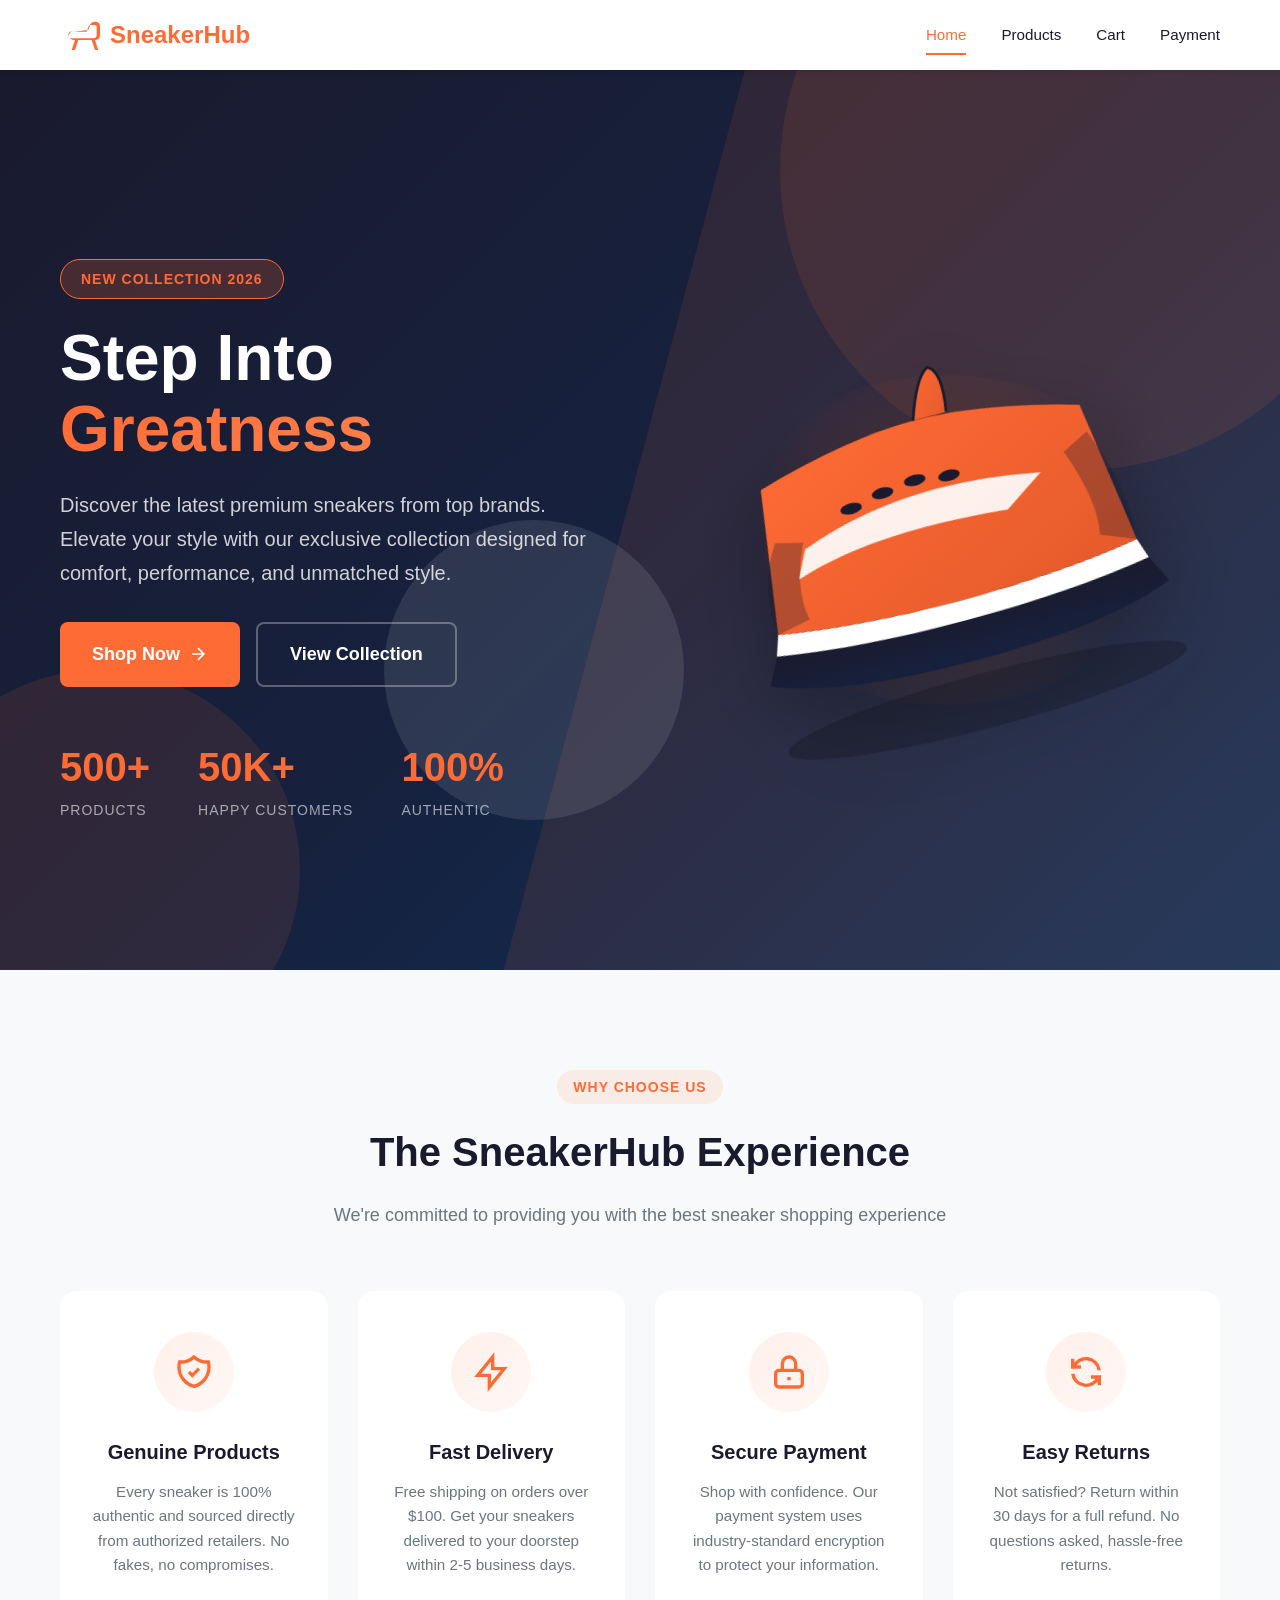
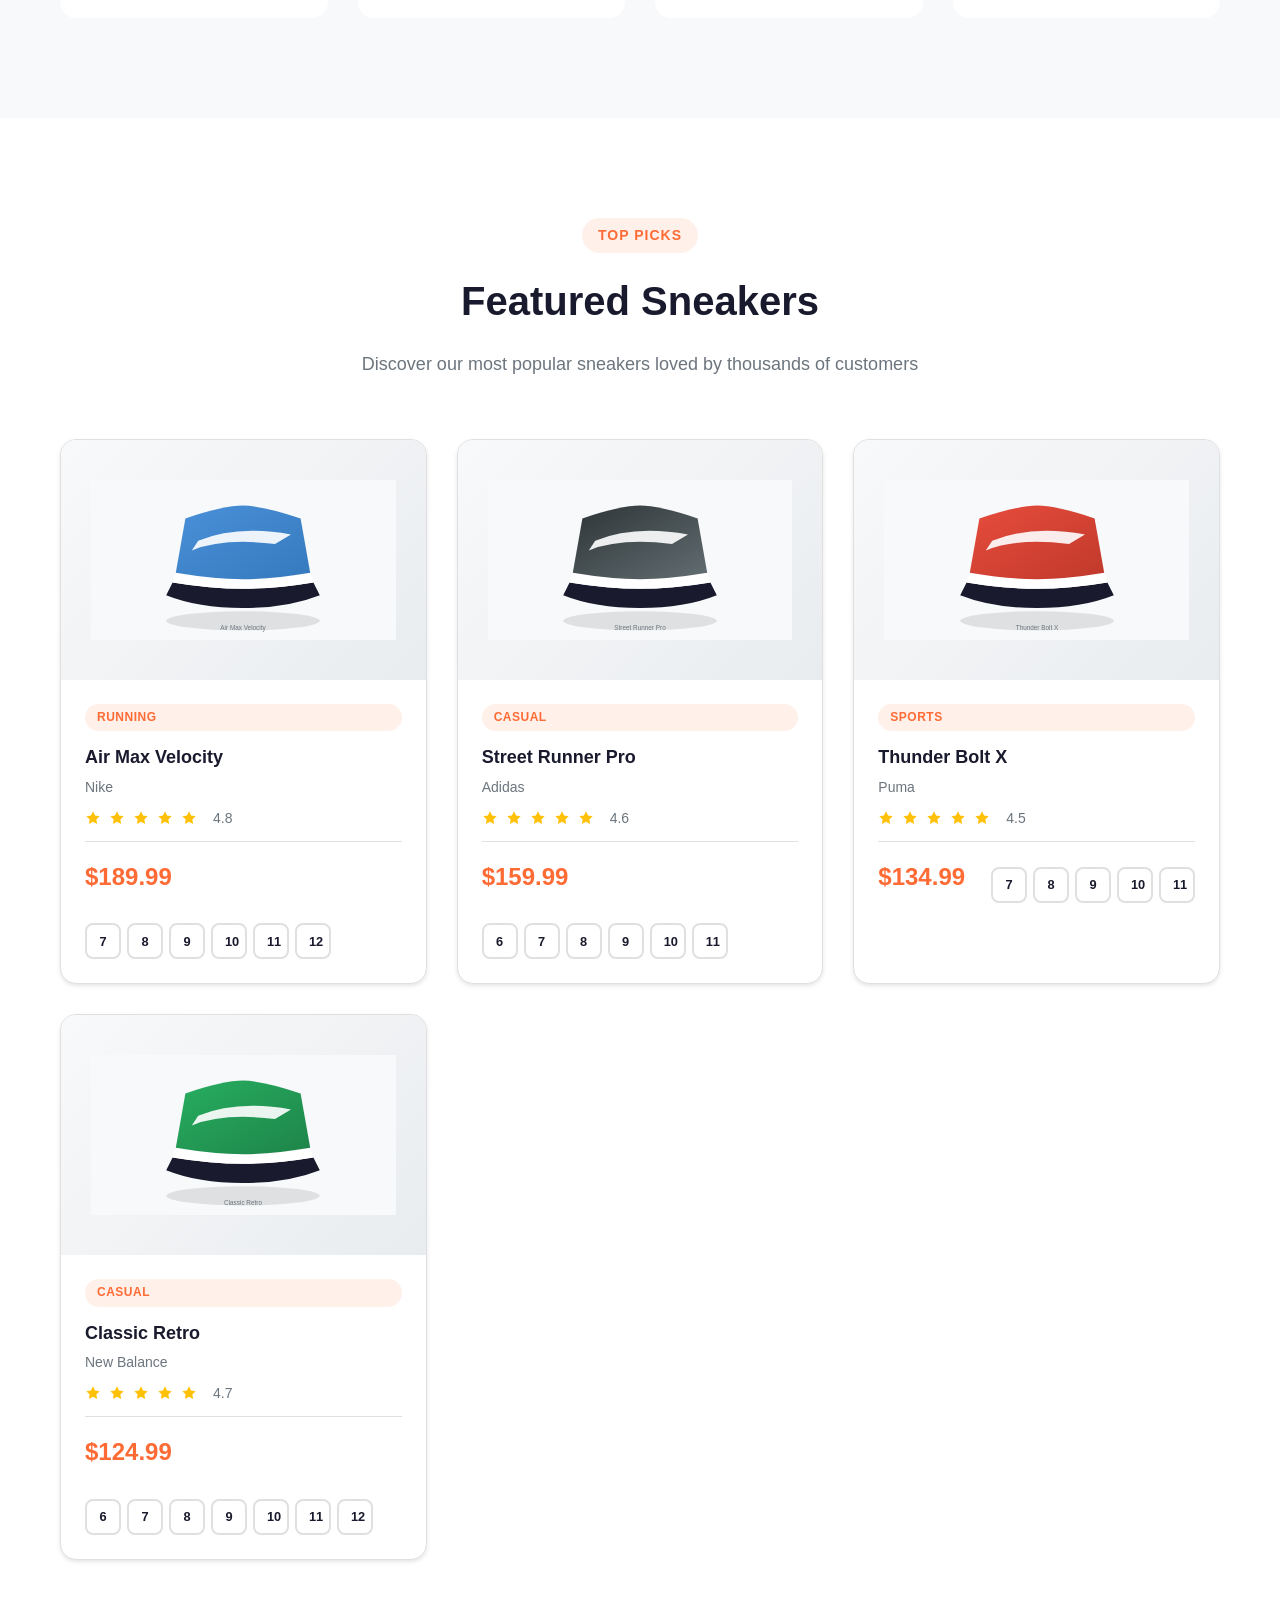
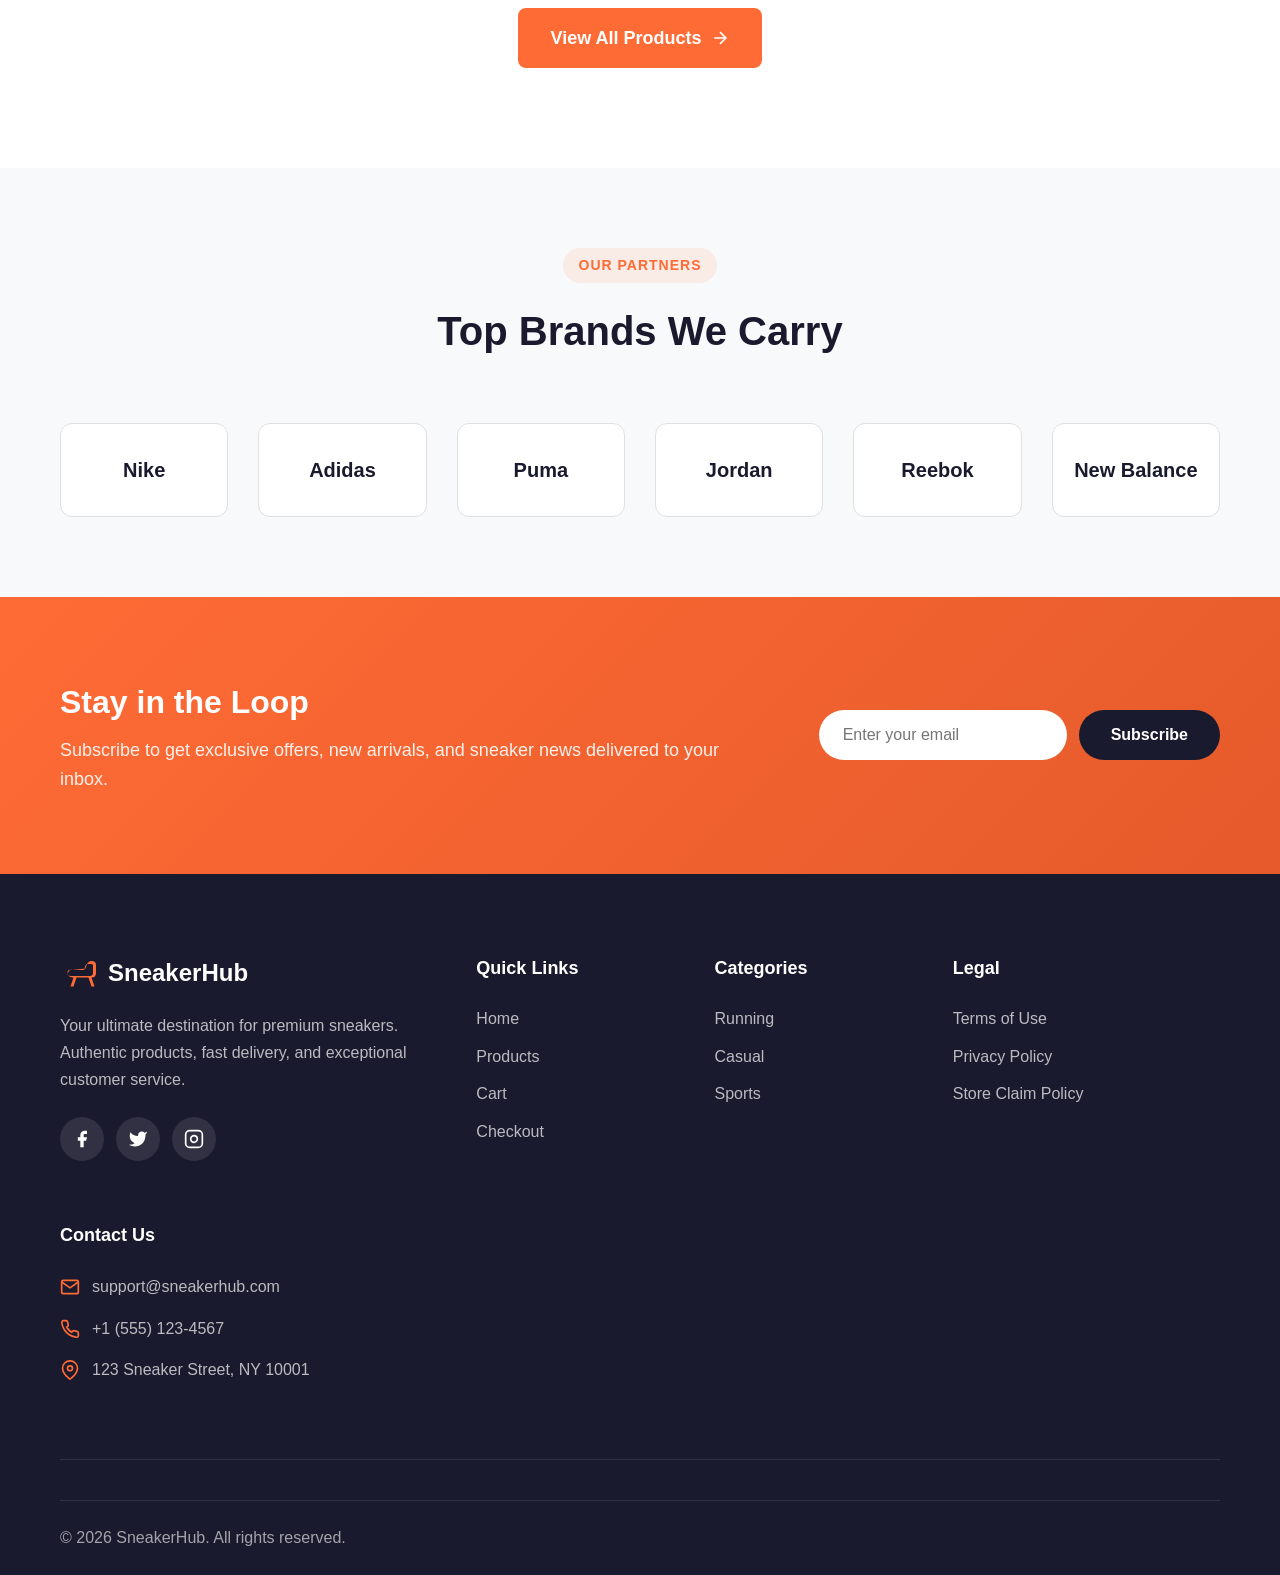
==== commit 25e50834: "smth" ====
--- a/index.html
+++ b/index.html
@@ -254,6 +254,14 @@
                     </ul>
                 </div>
                 <div class="footer-section">
+                    <h4>Legal</h4>
+                    <ul class="footer-links">
+                        <li><a href="terms-of-use.html">Terms of Use</a></li>
+                        <li><a href="privacy-policy.html">Privacy Policy</a></li>
+                        <li><a href="store-claim-policy.html">Store Claim Policy</a></li>
+                    </ul>
+                </div>
+                <div class="footer-section">
                     <h4>Contact Us</h4>
                     <ul class="footer-contact">
                         <li>
--- a/css/style.css
+++ b/css/style.css
@@ -1288,90 +1288,6 @@
 }
 
 /* ===========================================
-   GitHub Page
-   =========================================== */
-.github-section {
-    padding: 60px 0;
-}
-
-.github-card {
-    background: var(--bg-primary);
-    border-radius: var(--border-radius-lg);
-    padding: 40px;
-    box-shadow: var(--shadow-md);
-    max-width: 800px;
-    margin: 0 auto;
-}
-
-.github-header {
-    display: flex;
-    align-items: center;
-    gap: 20px;
-    margin-bottom: 30px;
-}
-
-.github-icon {
-    width: 60px;
-    height: 60px;
-    background: var(--secondary-color);
-    border-radius: 50%;
-    display: flex;
-    align-items: center;
-    justify-content: center;
-}
-
-.github-icon svg {
-    color: var(--text-light);
-}
-
-.github-header h2 {
-    font-size: 1.75rem;
-}
-
-.github-header p {
-    color: var(--text-secondary);
-}
-
-.github-content {
-    margin-bottom: 30px;
-}
-
-.github-content h3 {
-    margin-bottom: 15px;
-    color: var(--text-primary);
-}
-
-.github-content p {
-    color: var(--text-secondary);
-    margin-bottom: 20px;
-    line-height: 1.8;
-}
-
-.code-block {
-    background: var(--secondary-color);
-    border-radius: var(--border-radius);
-    padding: 20px;
-    overflow-x: auto;
-    margin-bottom: 20px;
-}
-
-.code-block code {
-    color: #00ff88;
-    font-family: 'Courier New', monospace;
-    font-size: 0.875rem;
-    white-space: pre;
-    display: block;
-    line-height: 1.6;
-}
-
-.repo-link {
-    display: inline-flex;
-    align-items: center;
-    gap: 10px;
-    margin-top: 20px;
-}
-
-/* ===========================================
    Notifications
    =========================================== */
 .notification {
@@ -1623,8 +1539,7 @@
 
     .payment-form-container,
     .cart-summary,
-    .order-summary-card,
-    .github-card {
+    .order-summary-card {
         padding: 20px;
     }
 
@@ -2428,24 +2343,6 @@
     margin: 0;
 }
 
-.github-link {
-    display: inline-flex;
-    align-items: center;
-    gap: 8px;
-    color: rgba(255, 255, 255, 0.7);
-    text-decoration: none;
-    transition: var(--transition);
-}
-
-.github-link:hover {
-    color: var(--primary-color);
-}
-
-.github-link svg {
-    width: 24px;
-    height: 24px;
-}
-
 /* ===========================================
    Responsive Styles for Landing Page
    =========================================== */
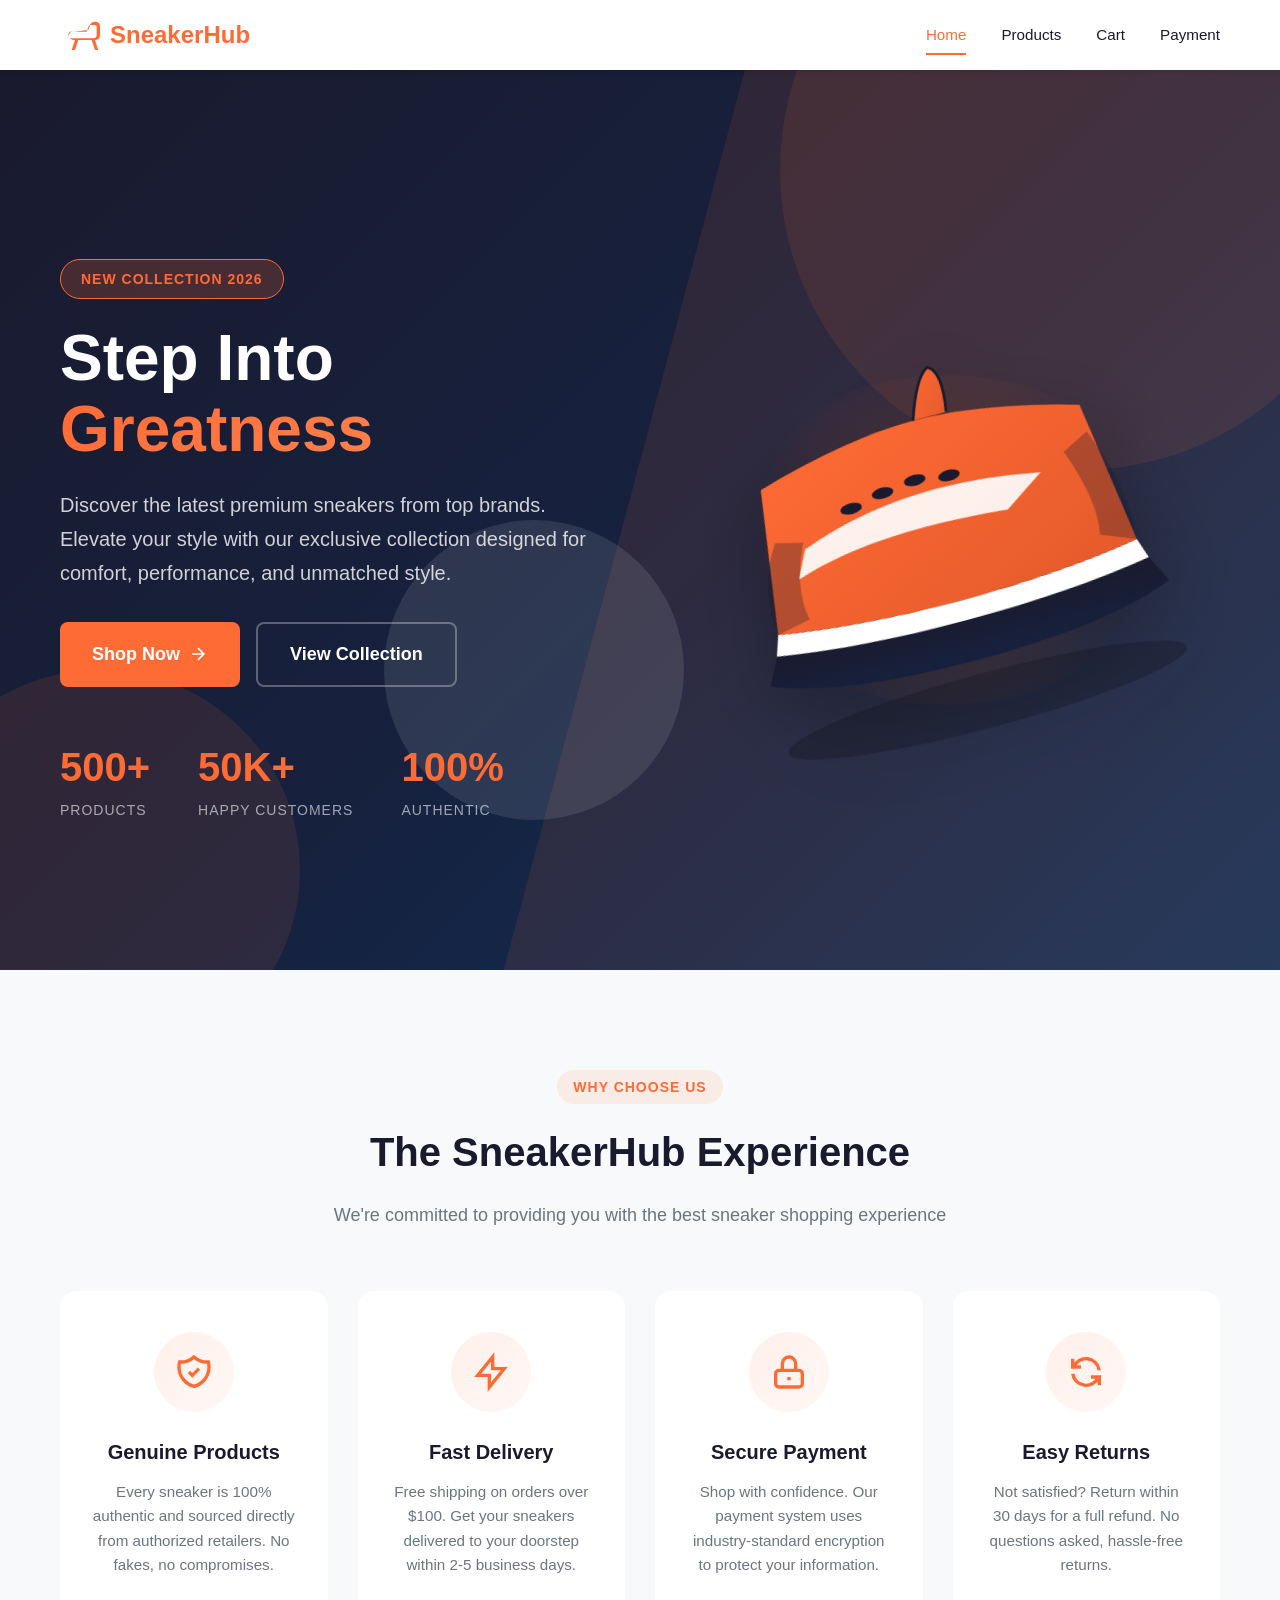
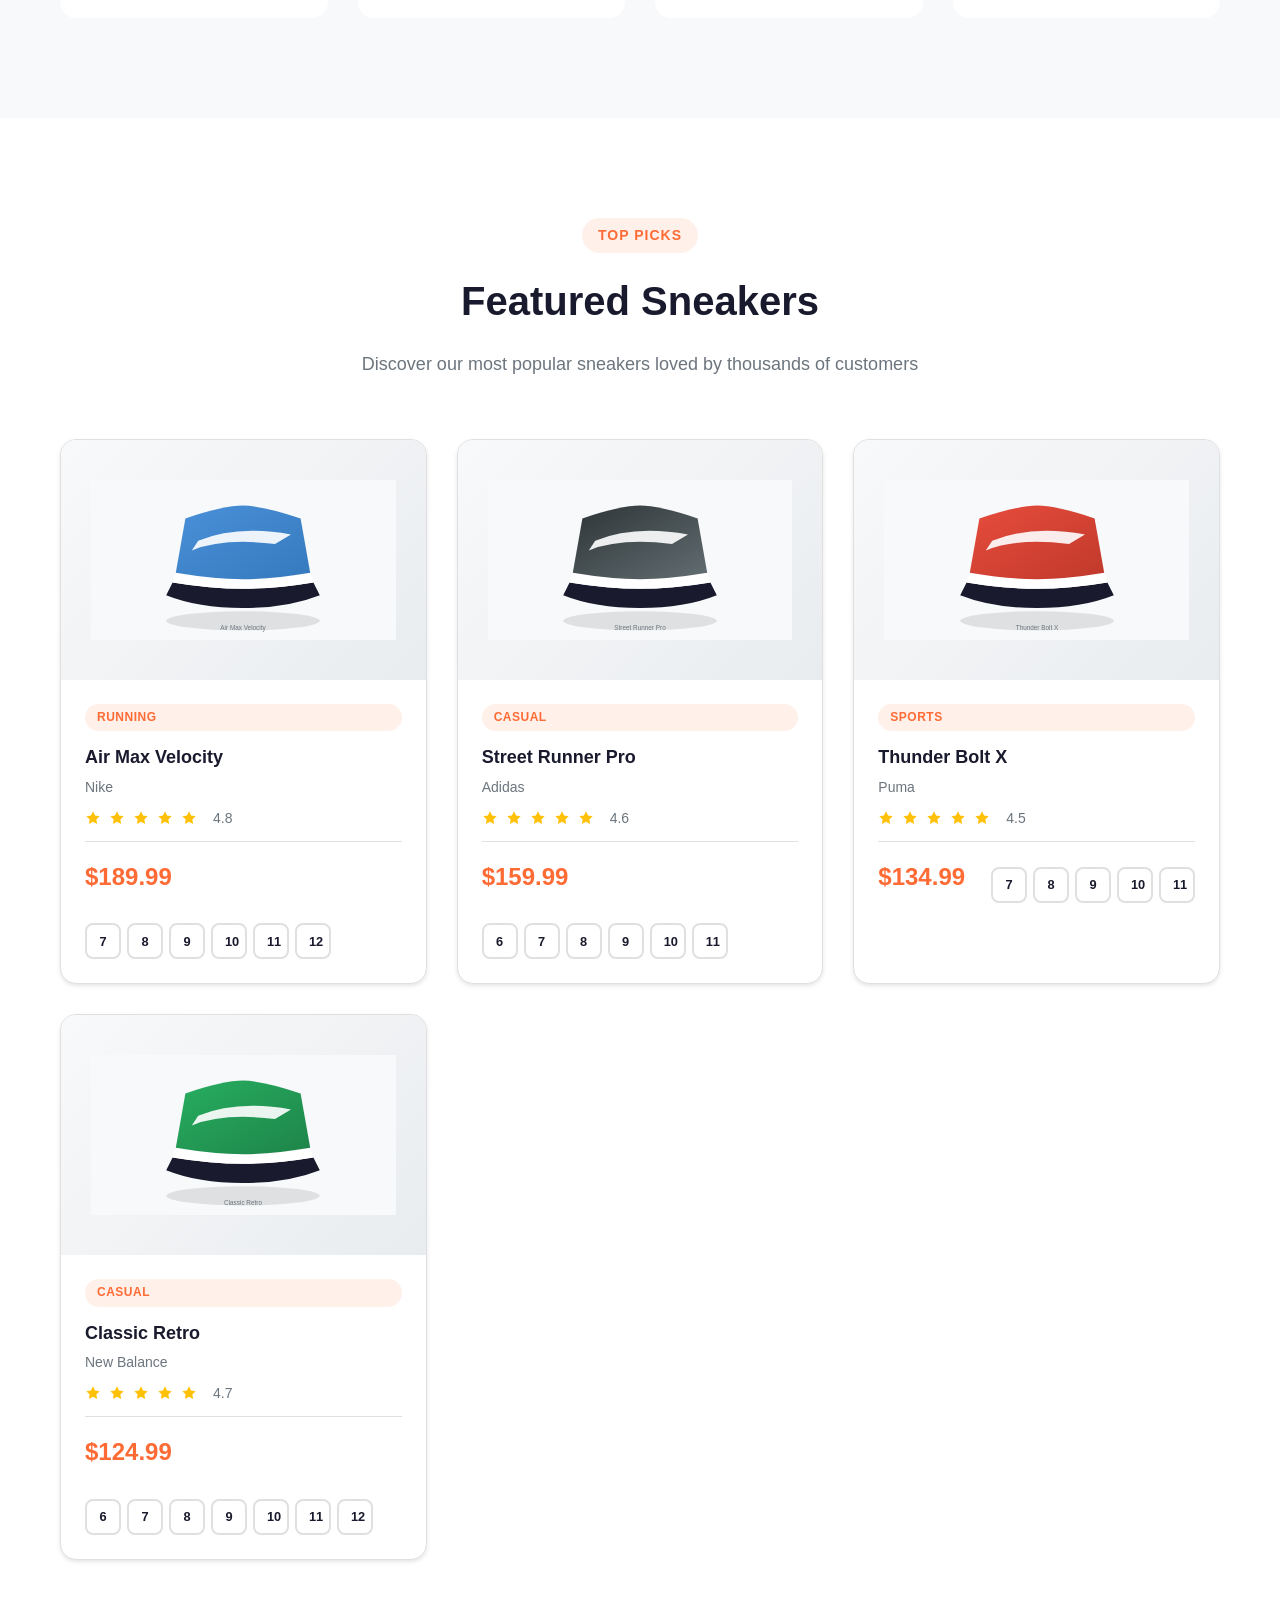
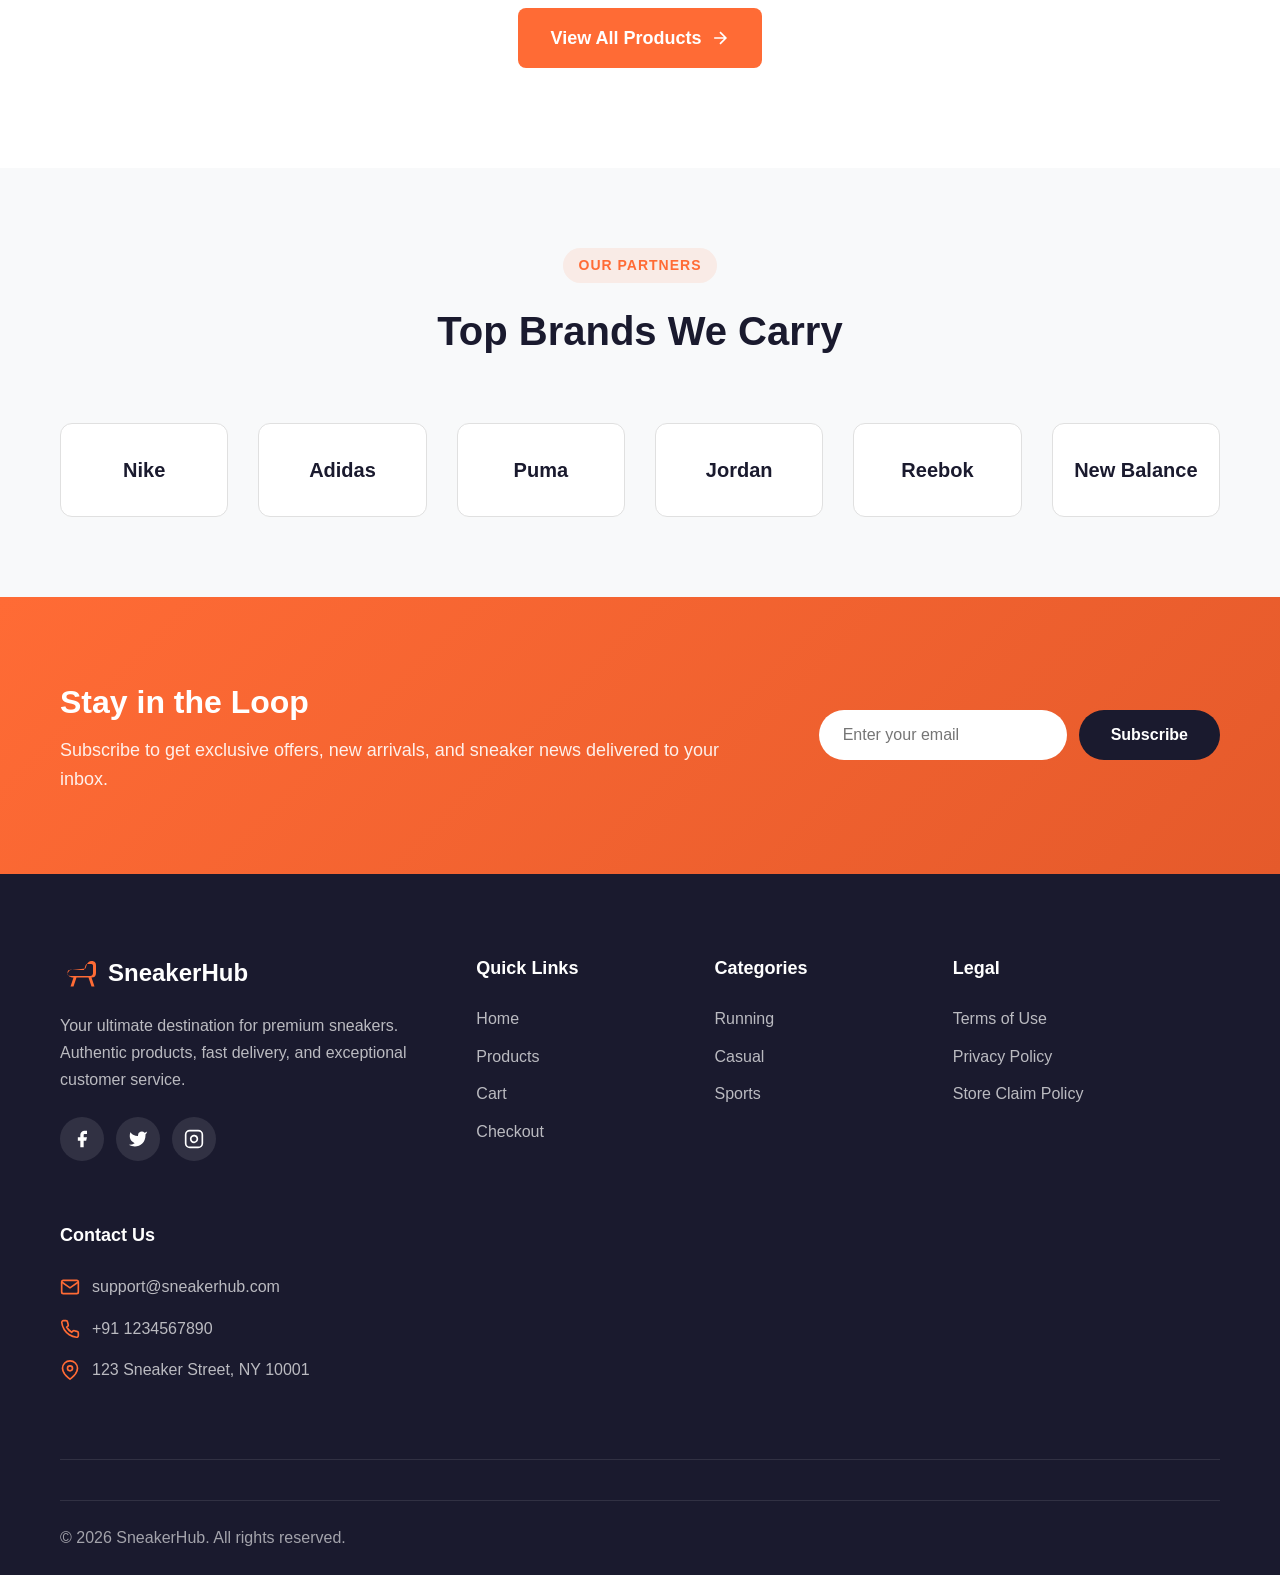
==== commit b4f22057: "fixes #3" ====
--- a/index.html
+++ b/index.html
@@ -275,7 +275,7 @@
                             <svg viewBox="0 0 24 24" fill="none" stroke="currentColor" stroke-width="2">
                                 <path d="M22 16.92v3a2 2 0 01-2.18 2 19.79 19.79 0 01-8.63-3.07 19.5 19.5 0 01-6-6 19.79 19.79 0 01-3.07-8.67A2 2 0 014.11 2h3a2 2 0 012 1.72 12.84 12.84 0 00.7 2.81 2 2 0 01-.45 2.11L8.09 9.91a16 16 0 006 6l1.27-1.27a2 2 0 012.11-.45 12.84 12.84 0 002.81.7A2 2 0 0122 16.92z"/>
                             </svg>
-                            <span>+1 (555) 123-4567</span>
+                            <span>+91 1234567890</span>
                         </li>
                         <li>
                             <svg viewBox="0 0 24 24" fill="none" stroke="currentColor" stroke-width="2">
--- a/css/style.css
+++ b/css/style.css
@@ -3220,6 +3220,239 @@
     opacity: 1;
 }
 
+/* Payment Method Selector */
+.payment-method-selector {
+    display: grid;
+    grid-template-columns: repeat(2, 1fr);
+    gap: 16px;
+    margin-bottom: 10px;
+}
+
+.payment-method-option {
+    position: relative;
+    cursor: pointer;
+    display: block;
+}
+
+.payment-method-option input[type="radio"] {
+    position: absolute;
+    opacity: 0;
+    width: 0;
+    height: 0;
+}
+
+.payment-method-card {
+    display: flex;
+    align-items: center;
+    gap: 14px;
+    padding: 18px 20px;
+    border: 2px solid var(--border-color);
+    border-radius: 12px;
+    transition: var(--transition);
+    background: var(--bg-primary);
+}
+
+.payment-method-option input[type="radio"]:checked + .payment-method-card {
+    border-color: var(--primary-color);
+    background: rgba(255, 107, 53, 0.05);
+    box-shadow: 0 0 0 4px rgba(255, 107, 53, 0.1);
+}
+
+.payment-method-icon {
+    font-size: 1.75rem;
+    line-height: 1;
+}
+
+.payment-method-info {
+    display: flex;
+    flex-direction: column;
+    gap: 2px;
+}
+
+.payment-method-info strong {
+    font-size: 0.95rem;
+    color: var(--text-primary);
+}
+
+.payment-method-info span {
+    font-size: 0.8rem;
+    color: var(--text-secondary);
+}
+
+/* COD Info */
+.cod-info {
+    display: flex;
+    align-items: flex-start;
+    gap: 14px;
+    padding: 20px;
+    background: rgba(40, 167, 69, 0.08);
+    border-radius: 12px;
+    border: 1px solid rgba(40, 167, 69, 0.2);
+}
+
+.cod-info svg {
+    width: 24px;
+    height: 24px;
+    stroke: var(--success-color);
+    flex-shrink: 0;
+    margin-top: 2px;
+}
+
+.cod-info-text strong {
+    display: block;
+    color: var(--text-primary);
+    margin-bottom: 4px;
+}
+
+.cod-info-text p {
+    font-size: 0.875rem;
+    color: var(--text-secondary);
+    line-height: 1.5;
+}
+
+/* Delivery Options (COD) */
+.delivery-options {
+    margin-top: 20px;
+    padding-top: 20px;
+    border-top: 1px solid var(--border-color);
+}
+
+.delivery-options-title {
+    font-size: 0.9rem;
+    font-weight: 600;
+    color: var(--text-primary);
+    margin-bottom: 12px;
+}
+
+.delivery-option {
+    display: block;
+    cursor: pointer;
+}
+
+.delivery-option + .delivery-option {
+    margin-top: 10px;
+}
+
+.delivery-option input[type="radio"] {
+    display: none;
+}
+
+.delivery-option-card {
+    display: flex;
+    align-items: center;
+    justify-content: space-between;
+    padding: 16px;
+    background: var(--bg-primary);
+    border: 2px solid var(--border-color);
+    border-radius: 10px;
+    transition: all 0.2s ease;
+}
+
+.delivery-option input[type="radio"]:checked + .delivery-option-card {
+    border-color: var(--primary-color);
+    background: rgba(255, 107, 53, 0.05);
+    box-shadow: 0 0 0 2px rgba(255, 107, 53, 0.1);
+}
+
+.delivery-option-card:hover {
+    border-color: var(--primary-color);
+}
+
+.delivery-option-info {
+    display: flex;
+    flex-direction: column;
+    gap: 2px;
+}
+
+.delivery-option-info strong {
+    font-size: 0.95rem;
+    color: var(--text-primary);
+}
+
+.delivery-option-info span {
+    font-size: 0.8rem;
+    color: var(--text-secondary);
+}
+
+.delivery-option-price {
+    font-size: 1rem;
+    font-weight: 600;
+    color: var(--primary-color);
+}
+
+/* Shipping Details Section (COD) */
+.shipping-details-section {
+    opacity: 0;
+    transform: translateY(10px);
+    transition: opacity 0.3s ease, transform 0.3s ease;
+}
+
+.shipping-details-section.visible {
+    opacity: 1;
+    transform: translateY(0);
+}
+
+.shipping-details {
+    background: var(--bg-primary);
+    border: 1px solid var(--border-color);
+    border-radius: 12px;
+    padding: 24px;
+}
+
+.shipping-detail-row {
+    display: flex;
+    flex-direction: column;
+    gap: 6px;
+    padding: 16px 0;
+    border-bottom: 1px solid var(--border-color);
+}
+
+.shipping-detail-row:last-of-type {
+    border-bottom: none;
+}
+
+.shipping-detail-row.total {
+    margin-top: 8px;
+    padding-top: 20px;
+    border-top: 2px solid var(--primary-color);
+    border-bottom: none;
+}
+
+.shipping-detail-label {
+    font-size: 0.8rem;
+    font-weight: 600;
+    text-transform: uppercase;
+    letter-spacing: 0.5px;
+    color: var(--text-secondary);
+}
+
+.shipping-detail-value {
+    font-size: 0.95rem;
+    color: var(--text-primary);
+    line-height: 1.6;
+}
+
+.shipping-detail-row.total .shipping-detail-label {
+    font-size: 0.85rem;
+    color: var(--text-primary);
+}
+
+.shipping-detail-row.total .shipping-detail-value {
+    font-size: 1.25rem;
+    font-weight: 700;
+    color: var(--primary-color);
+}
+
+.shipping-note {
+    margin-top: 16px;
+    padding: 12px 16px;
+    background: rgba(255, 107, 53, 0.1);
+    border-radius: 8px;
+    font-size: 0.875rem;
+    color: var(--primary-color);
+    text-align: center;
+}
+
 /* Form Actions */
 .form-actions {
     margin-top: 30px;
@@ -3255,6 +3488,104 @@
     width: 18px;
     height: 18px;
     stroke: var(--success-color);
+}
+
+/* Order Confirmation Page */
+.confirmation-section {
+    padding: 60px 0;
+    min-height: 60vh;
+}
+
+.confirmation-card {
+    max-width: 600px;
+    margin: 0 auto;
+    text-align: center;
+    padding: 40px;
+    background: var(--bg-primary);
+    border-radius: 16px;
+    border: 1px solid var(--border-color);
+    box-shadow: var(--shadow-lg);
+}
+
+.confirmation-card .success-icon {
+    width: 80px;
+    height: 80px;
+    margin: 0 auto 24px;
+    background: rgba(40, 167, 69, 0.1);
+    border-radius: 50%;
+    display: flex;
+    align-items: center;
+    justify-content: center;
+}
+
+.confirmation-card .success-icon svg {
+    width: 40px;
+    height: 40px;
+    stroke: var(--success-color);
+}
+
+.confirmation-card h2 {
+    font-size: 1.75rem;
+    font-weight: 700;
+    color: var(--text-primary);
+    margin-bottom: 8px;
+}
+
+.order-id {
+    font-size: 0.9rem;
+    color: var(--text-secondary);
+    margin-bottom: 16px;
+}
+
+.order-id span {
+    font-family: 'SF Mono', 'Monaco', monospace;
+    color: var(--primary-color);
+    font-weight: 600;
+}
+
+.success-message {
+    color: var(--text-secondary);
+    line-height: 1.6;
+    margin-bottom: 32px;
+}
+
+.confirmation-details {
+    text-align: left;
+    margin-bottom: 32px;
+    padding: 24px;
+    background: var(--bg-secondary);
+    border-radius: 12px;
+    border: 1px solid var(--border-color);
+}
+
+.confirmation-row {
+    display: flex;
+    flex-direction: column;
+    gap: 6px;
+    padding: 12px 0;
+    border-bottom: 1px solid var(--border-color);
+}
+
+.confirmation-row:last-child {
+    border-bottom: none;
+}
+
+.confirmation-label {
+    font-size: 0.75rem;
+    font-weight: 600;
+    text-transform: uppercase;
+    letter-spacing: 0.5px;
+    color: var(--text-secondary);
+}
+
+.confirmation-value {
+    font-size: 0.95rem;
+    color: var(--text-primary);
+    line-height: 1.6;
+}
+
+.confirmation-value strong {
+    color: var(--primary-color);
 }
 
 /* Spinner */
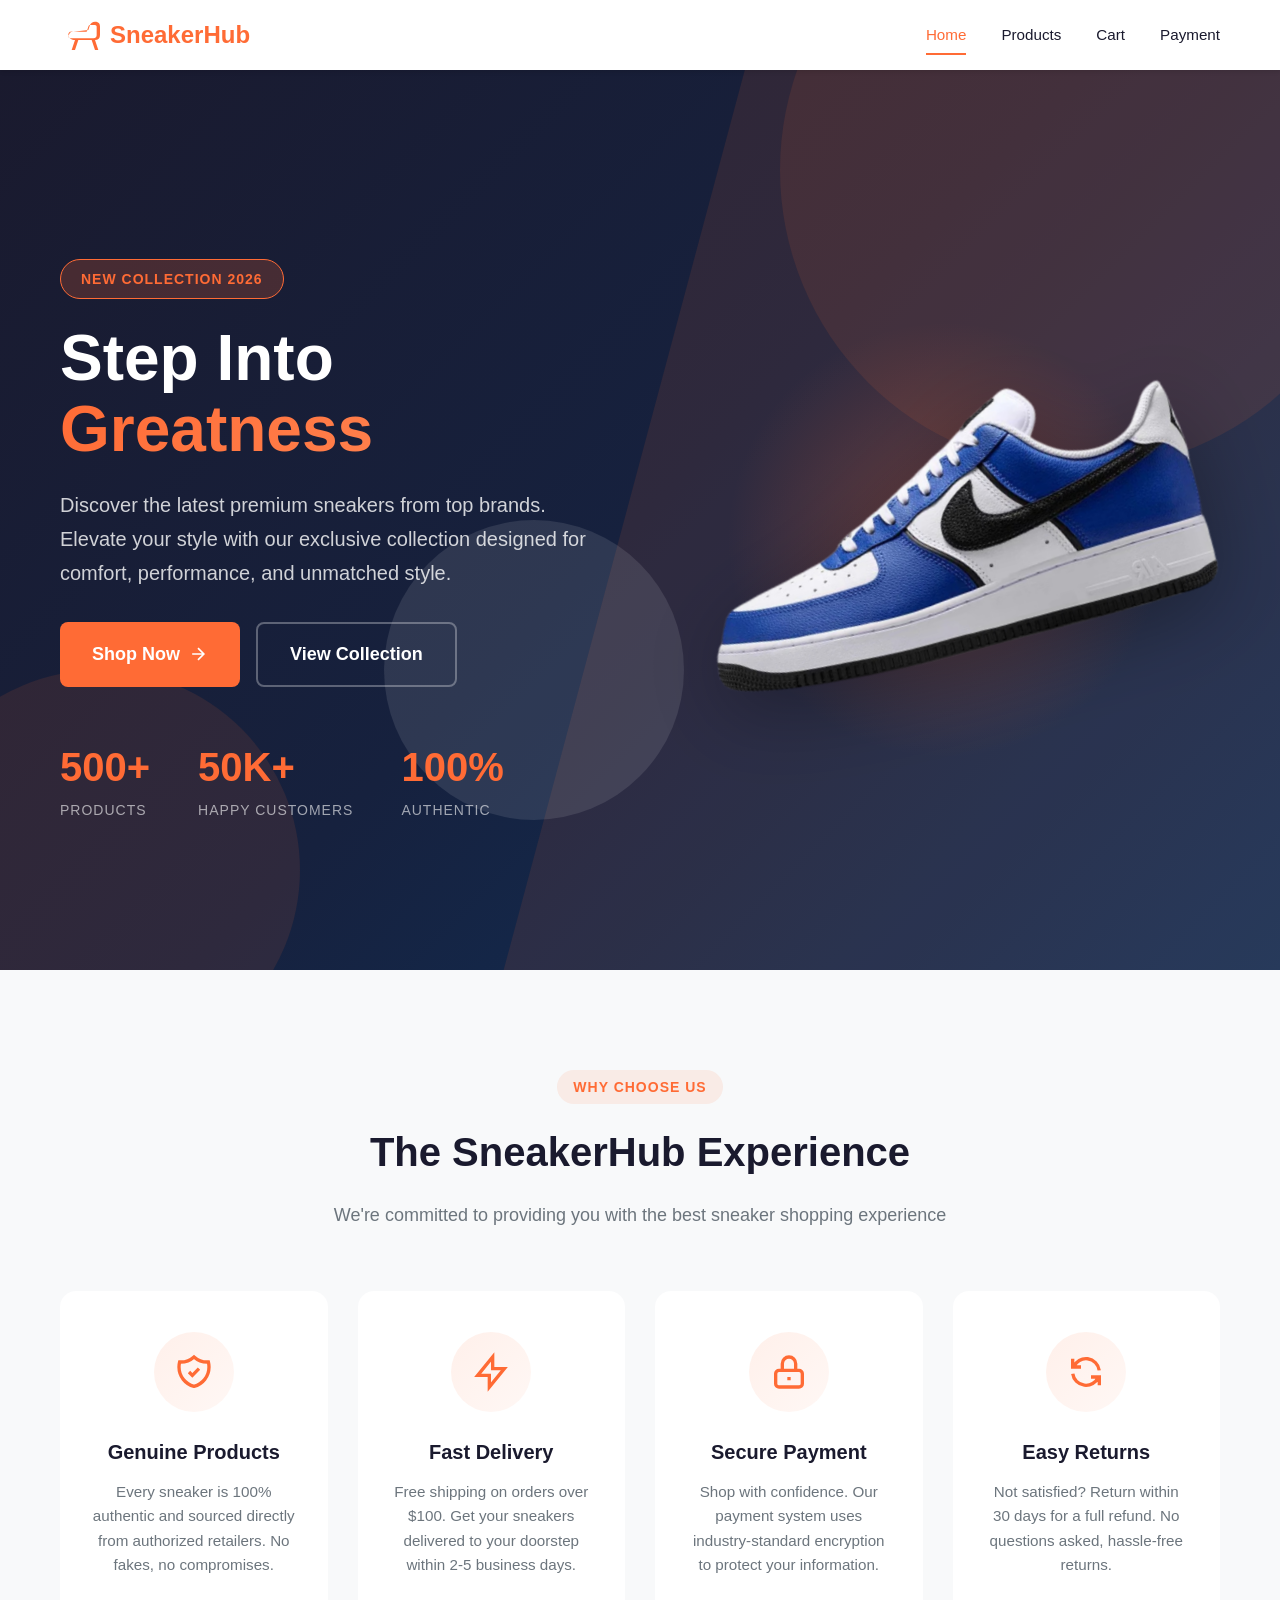
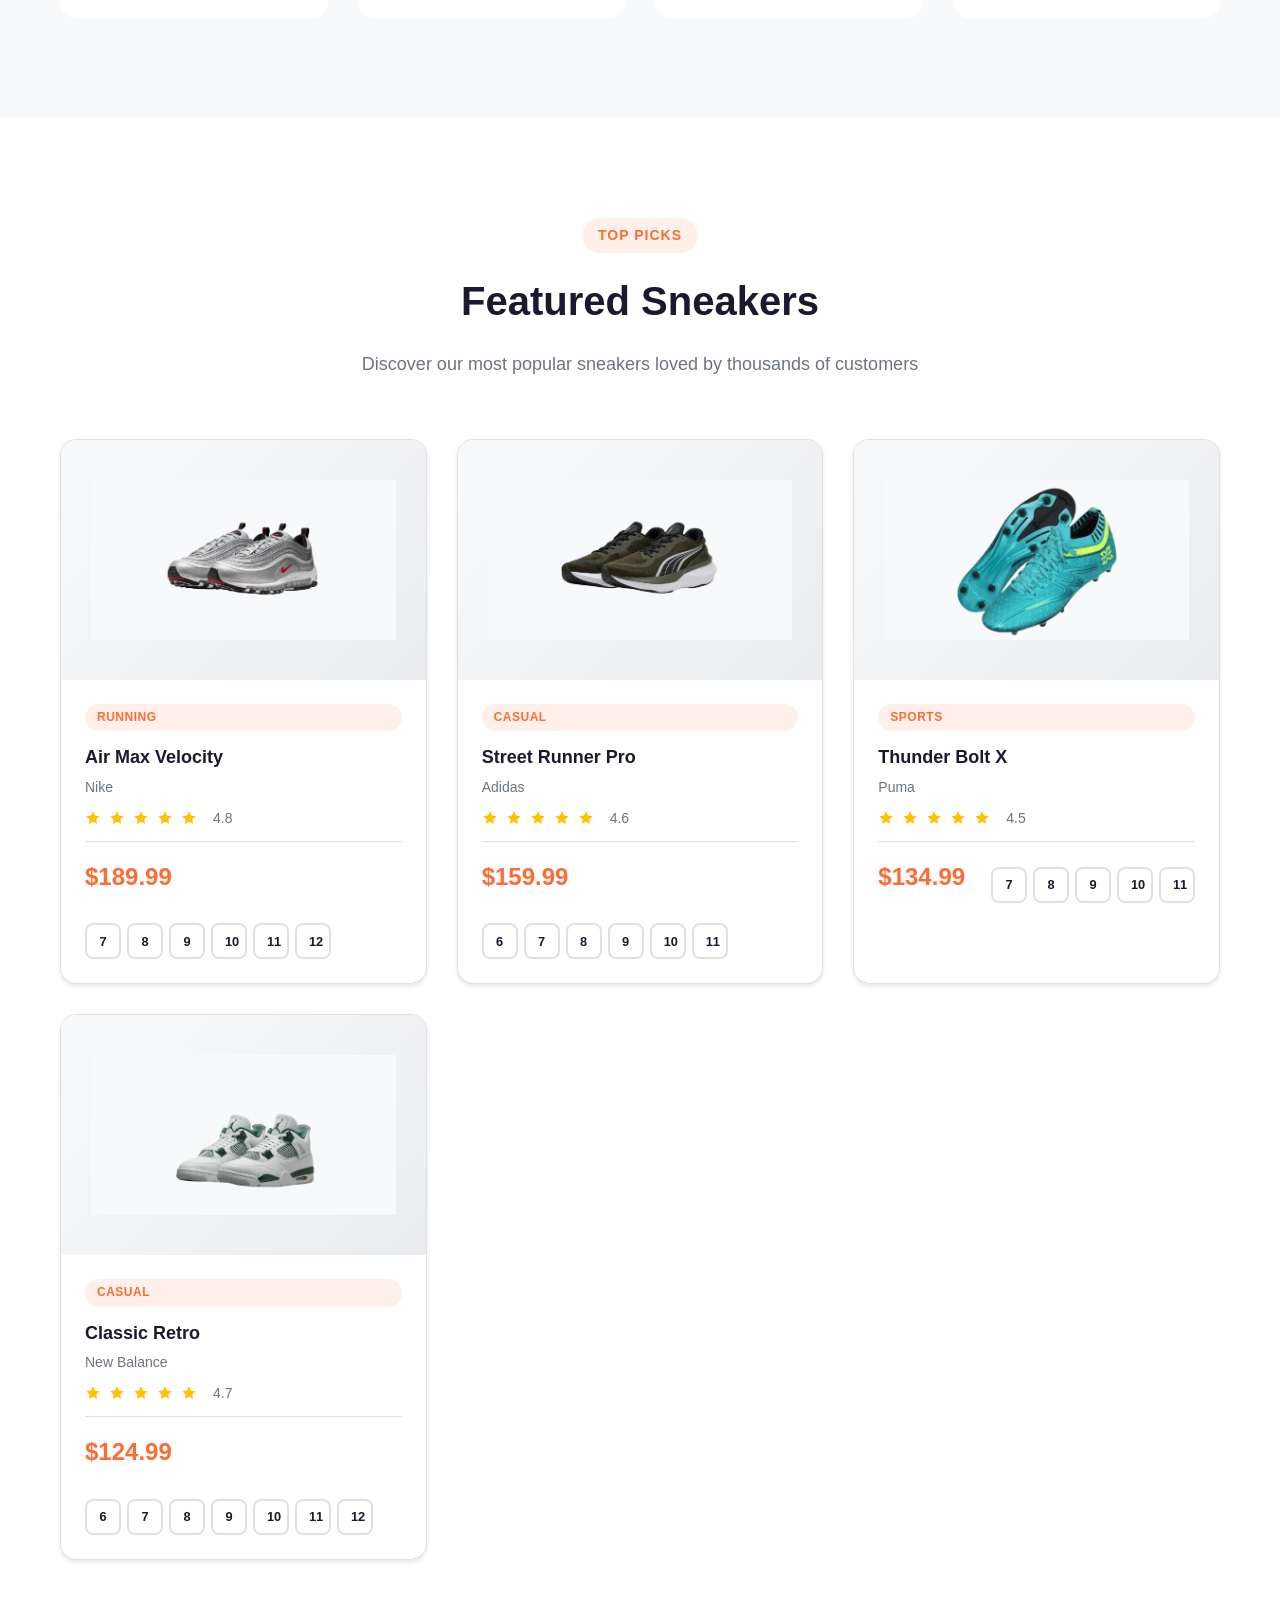
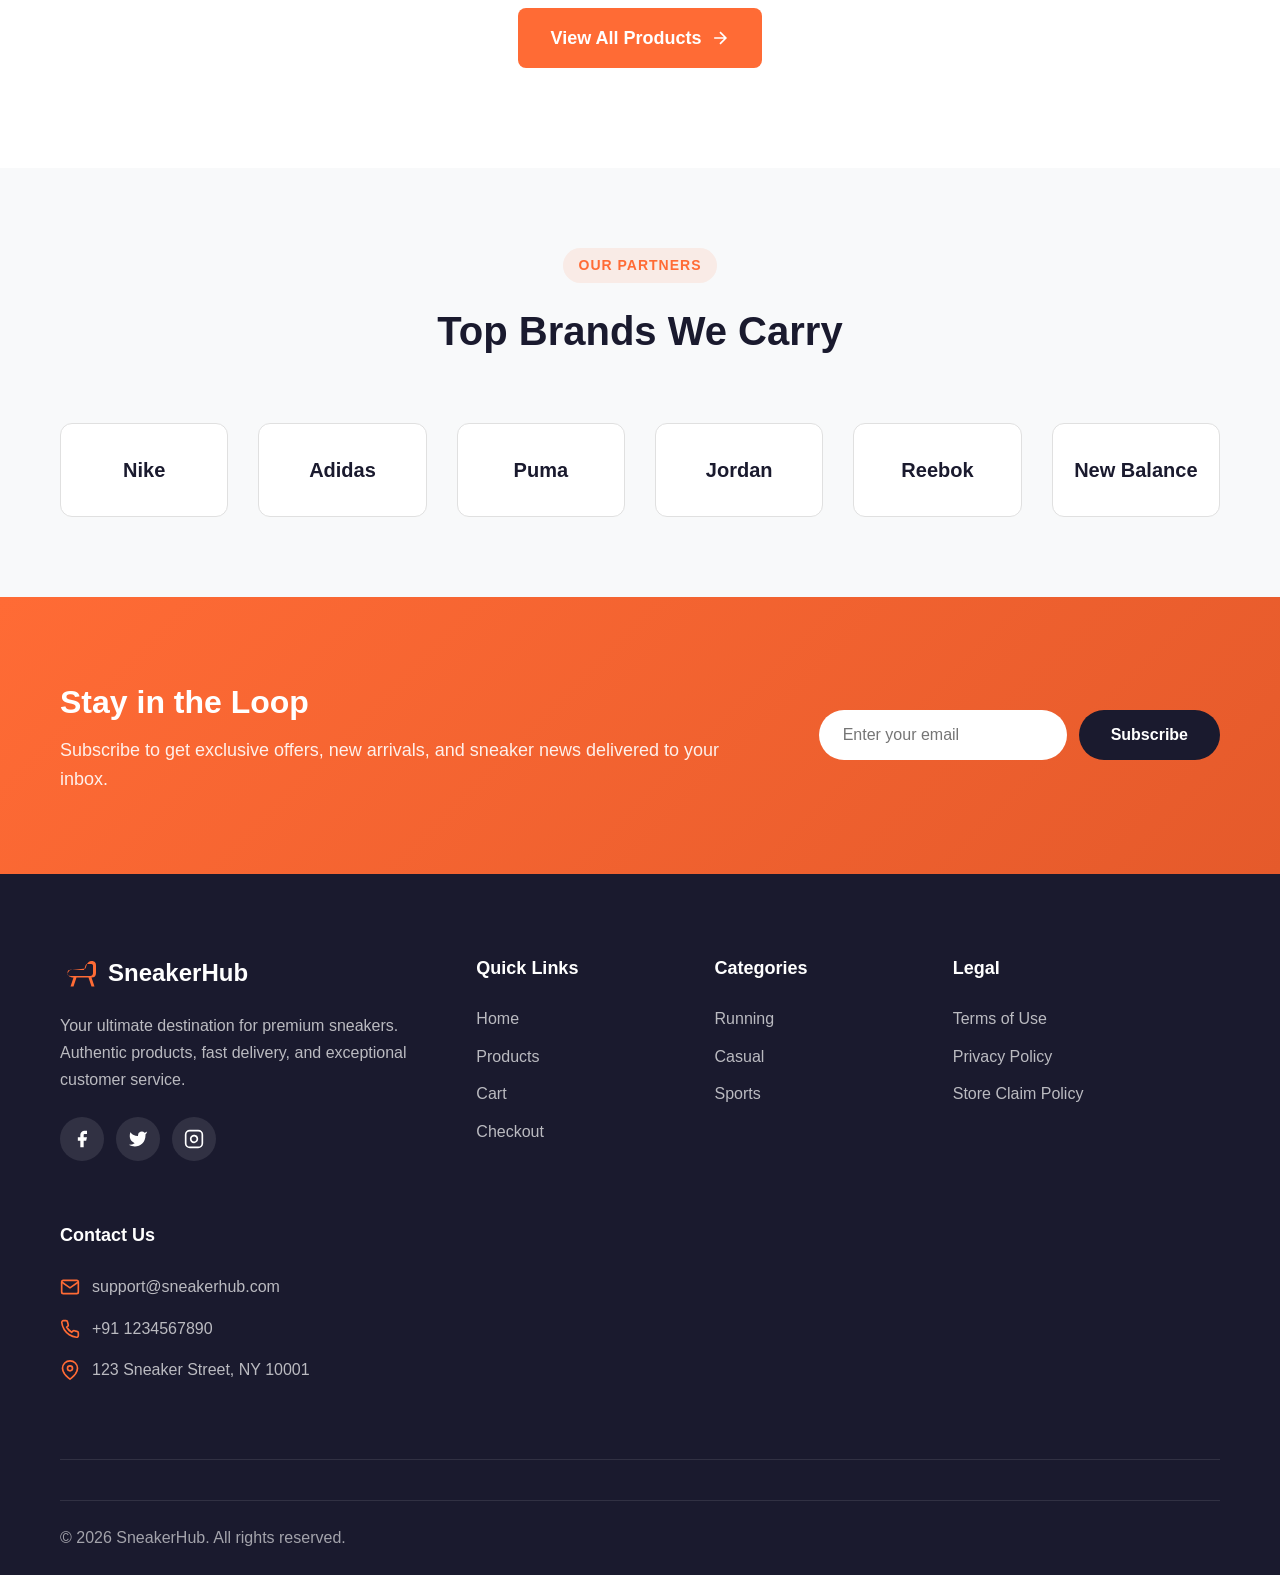
==== commit a6dedda4: "fixed images" ====
--- a/index.html
+++ b/index.html
@@ -80,7 +80,7 @@
             </div>
             <div class="hero-image">
                 <div class="hero-image-wrapper">
-                    <img src="assets/images/hero-sneaker.svg" alt="Premium Sneaker" class="hero-sneaker">
+                    <img src="assets/images/hero-sneaker.png" alt="Premium Sneaker" class="hero-sneaker">
                     <div class="hero-image-glow"></div>
                 </div>
             </div>
--- a/css/style.css
+++ b/css/style.css
@@ -3310,6 +3310,313 @@
     line-height: 1.5;
 }
 
+/* Payment Methods */
+.payment-methods {
+    display: flex;
+    flex-direction: column;
+    gap: 12px;
+}
+
+.payment-method {
+    display: block;
+    cursor: pointer;
+}
+
+.payment-method-card {
+    display: flex;
+    align-items: center;
+    gap: 16px;
+    padding: 16px 20px;
+    background: var(--bg-primary);
+    border: 2px solid var(--border-color);
+    border-radius: 12px;
+    transition: all 0.2s ease;
+}
+
+.payment-method:hover .payment-method-card {
+    border-color: var(--primary-color);
+}
+
+.payment-method input[type="radio"]:checked + .payment-method-card {
+    border-color: var(--primary-color);
+    background: rgba(67, 97, 238, 0.05);
+    box-shadow: 0 0 0 3px rgba(67, 97, 238, 0.15);
+}
+
+.payment-method-icon {
+    width: 48px;
+    height: 48px;
+    display: flex;
+    align-items: center;
+    justify-content: center;
+    background: var(--bg-secondary);
+    border-radius: 10px;
+    flex-shrink: 0;
+}
+
+.payment-method-icon svg {
+    width: 24px;
+    height: 24px;
+    stroke: var(--primary-color);
+}
+
+.payment-method-info {
+    flex: 1;
+    min-width: 0;
+}
+
+.payment-method-info strong {
+    display: block;
+    font-size: 1rem;
+    color: var(--text-primary);
+    margin-bottom: 2px;
+}
+
+.payment-method-info span {
+    font-size: 0.875rem;
+    color: var(--text-secondary);
+}
+
+.payment-method-badge {
+    font-size: 0.75rem;
+    font-weight: 600;
+    color: var(--success-color);
+    background: rgba(40, 167, 69, 0.1);
+    padding: 4px 10px;
+    border-radius: 20px;
+    flex-shrink: 0;
+}
+
+/* UPI Details Section */
+.upi-details {
+    animation: slideDown 0.3s ease;
+}
+
+.upi-note {
+    font-size: 0.875rem;
+    color: var(--text-secondary);
+    margin-top: 12px;
+    padding: 12px;
+    background: rgba(67, 97, 238, 0.08);
+    border-radius: 8px;
+    border-left: 3px solid var(--primary-color);
+}
+
+/* Card Details Section */
+.card-details {
+    animation: slideDown 0.3s ease;
+}
+
+@keyframes slideDown {
+    from {
+        opacity: 0;
+        transform: translateY(-10px);
+    }
+    to {
+        opacity: 1;
+        transform: translateY(0);
+    }
+}
+
+/* Form Section */
+.form-section {
+    margin-bottom: 28px;
+    padding-bottom: 24px;
+    border-bottom: 1px solid var(--border-color);
+}
+
+.form-section:last-of-type {
+    border-bottom: none;
+    margin-bottom: 0;
+    padding-bottom: 0;
+}
+
+.form-section-title {
+    display: flex;
+    align-items: center;
+    gap: 12px;
+    font-size: 1.125rem;
+    font-weight: 600;
+    color: var(--text-primary);
+    margin-bottom: 20px;
+}
+
+.section-number {
+    width: 28px;
+    height: 28px;
+    display: flex;
+    align-items: center;
+    justify-content: center;
+    background: var(--primary-color);
+    color: white;
+    border-radius: 50%;
+    font-size: 0.875rem;
+    font-weight: 700;
+    flex-shrink: 0;
+}
+
+/* Form Row */
+.form-row {
+    display: grid;
+    grid-template-columns: repeat(2, 1fr);
+    gap: 16px;
+}
+
+@media (max-width: 768px) {
+    .form-row {
+        grid-template-columns: 1fr;
+    }
+}
+
+/* Form Group */
+.form-group {
+    display: flex;
+    flex-direction: column;
+    gap: 6px;
+}
+
+.form-group label {
+    font-size: 0.875rem;
+    font-weight: 500;
+    color: var(--text-primary);
+}
+
+.form-group label .required {
+    color: var(--error-color);
+    margin-left: 2px;
+}
+
+.form-group input,
+.form-group textarea {
+    padding: 12px 16px;
+    border: 2px solid var(--border-color);
+    border-radius: 10px;
+    font-size: 1rem;
+    color: var(--text-primary);
+    background: var(--bg-primary);
+    transition: all 0.2s ease;
+    width: 100%;
+}
+
+.form-group input:focus,
+.form-group textarea:focus {
+    outline: none;
+    border-color: var(--primary-color);
+    box-shadow: 0 0 0 3px rgba(67, 97, 238, 0.15);
+}
+
+.form-group input::placeholder,
+.form-group textarea::placeholder {
+    color: var(--text-tertiary);
+}
+
+.form-group.error input,
+.form-group.error textarea {
+    border-color: var(--error-color);
+}
+
+.form-group.error input:focus,
+.form-group.error textarea:focus {
+    box-shadow: 0 0 0 3px rgba(220, 53, 69, 0.15);
+}
+
+.error-message {
+    font-size: 0.8rem;
+    color: var(--error-color);
+    min-height: 18px;
+}
+
+/* Form Actions */
+.form-actions {
+    margin-top: 24px;
+}
+
+.btn-full {
+    width: 100%;
+    justify-content: center;
+    gap: 10px;
+}
+
+.btn-lg {
+    padding: 16px 32px;
+    font-size: 1.1rem;
+}
+
+.spinner {
+    width: 20px;
+    height: 20px;
+    border: 2px solid transparent;
+    border-top-color: currentColor;
+    border-radius: 50%;
+    animation: spin 0.8s linear infinite;
+}
+
+@keyframes spin {
+    to { transform: rotate(360deg); }
+}
+
+/* Secure Note */
+.secure-note {
+    display: flex;
+    align-items: center;
+    gap: 8px;
+    margin-top: 20px;
+    padding: 12px;
+    background: rgba(40, 167, 69, 0.08);
+    border-radius: 8px;
+    font-size: 0.875rem;
+    color: var(--success-color);
+}
+
+.secure-note svg {
+    width: 18px;
+    height: 18px;
+    flex-shrink: 0;
+}
+
+/* Payment Form Container */
+.payment-form-container {
+    background: var(--bg-primary);
+    border-radius: 16px;
+    padding: 32px;
+    box-shadow: var(--shadow-md);
+}
+
+@media (max-width: 768px) {
+    .payment-form-container {
+        padding: 20px;
+    }
+}
+
+/* Empty Cart Message */
+.empty-cart-message {
+    display: flex;
+    flex-direction: column;
+    align-items: center;
+    justify-content: center;
+    min-height: 400px;
+    text-align: center;
+    padding: 40px;
+}
+
+.empty-cart-message svg {
+    width: 80px;
+    height: 80px;
+    stroke: var(--text-tertiary);
+    margin-bottom: 24px;
+}
+
+.empty-cart-message h2 {
+    font-size: 1.5rem;
+    color: var(--text-primary);
+    margin-bottom: 8px;
+}
+
+.empty-cart-message p {
+    color: var(--text-secondary);
+    margin-bottom: 24px;
+}
+
 /* Delivery Options (COD) */
 .delivery-options {
     margin-top: 20px;
